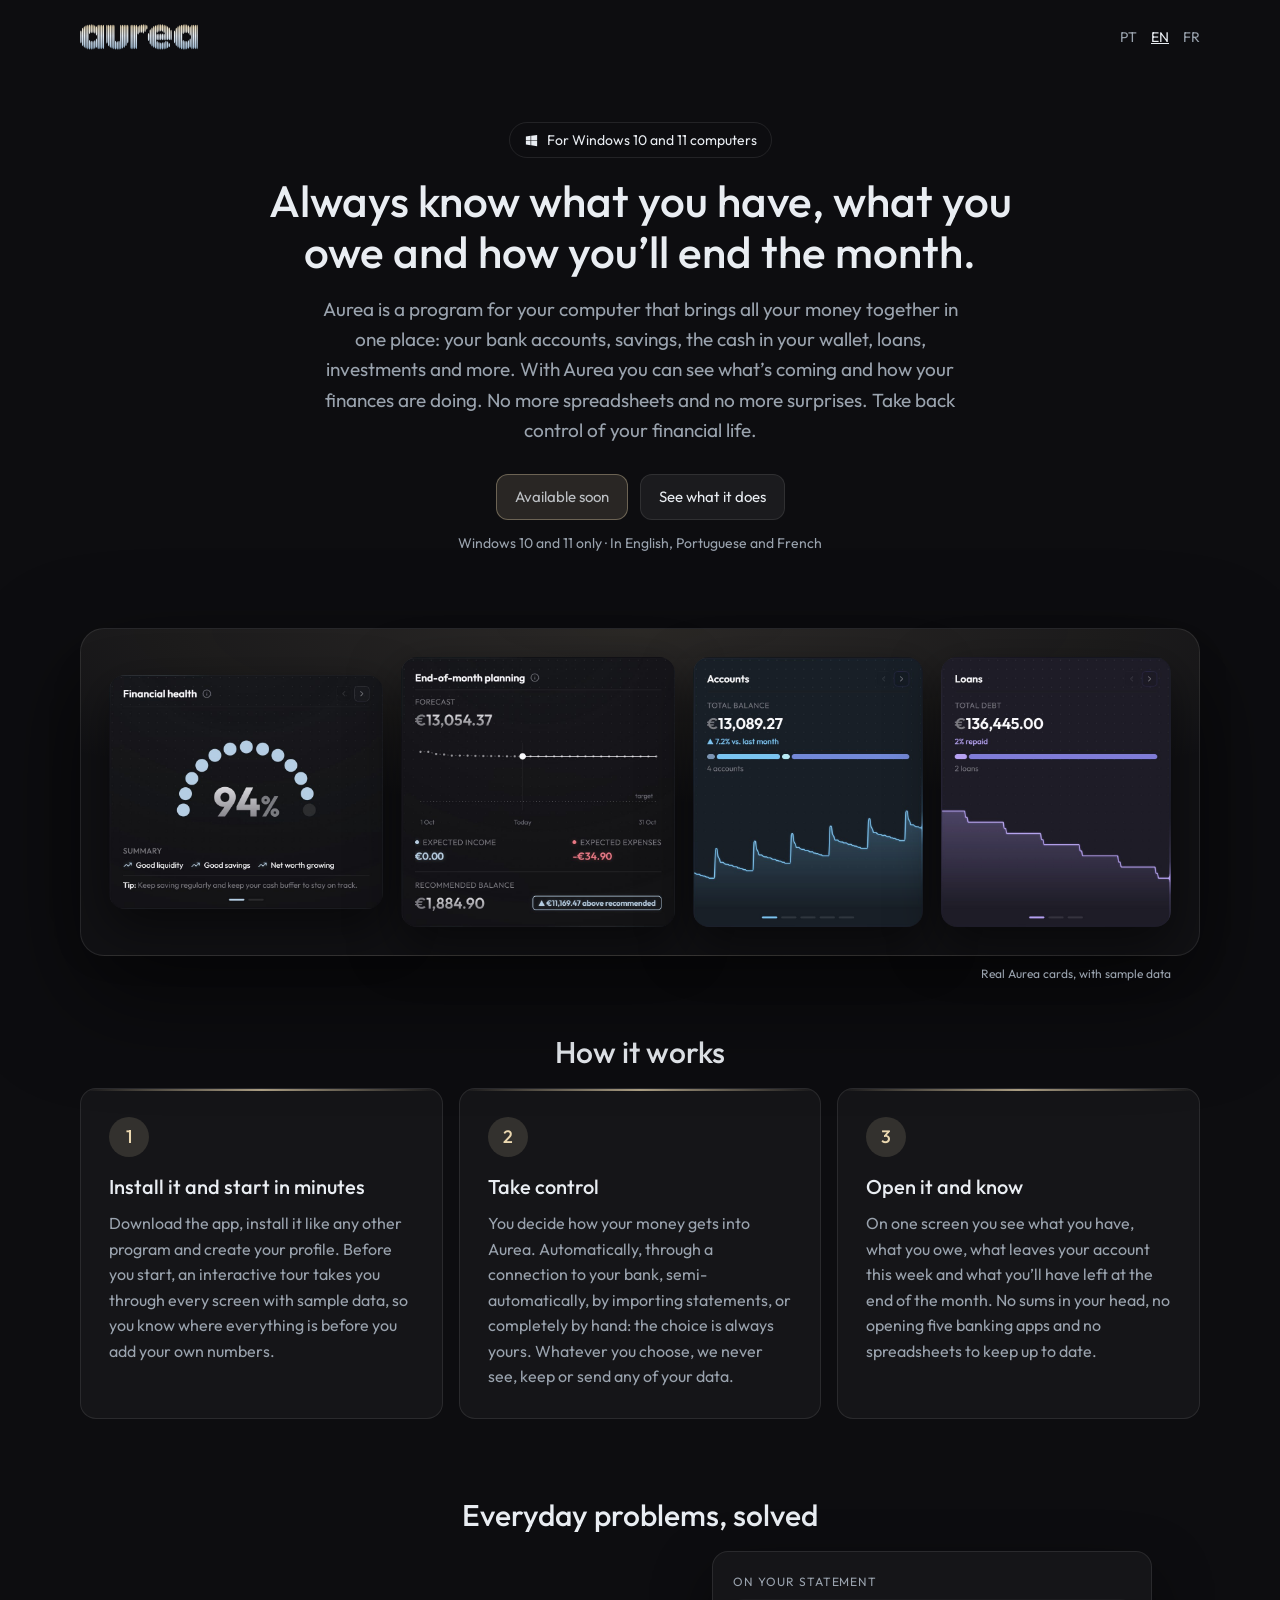
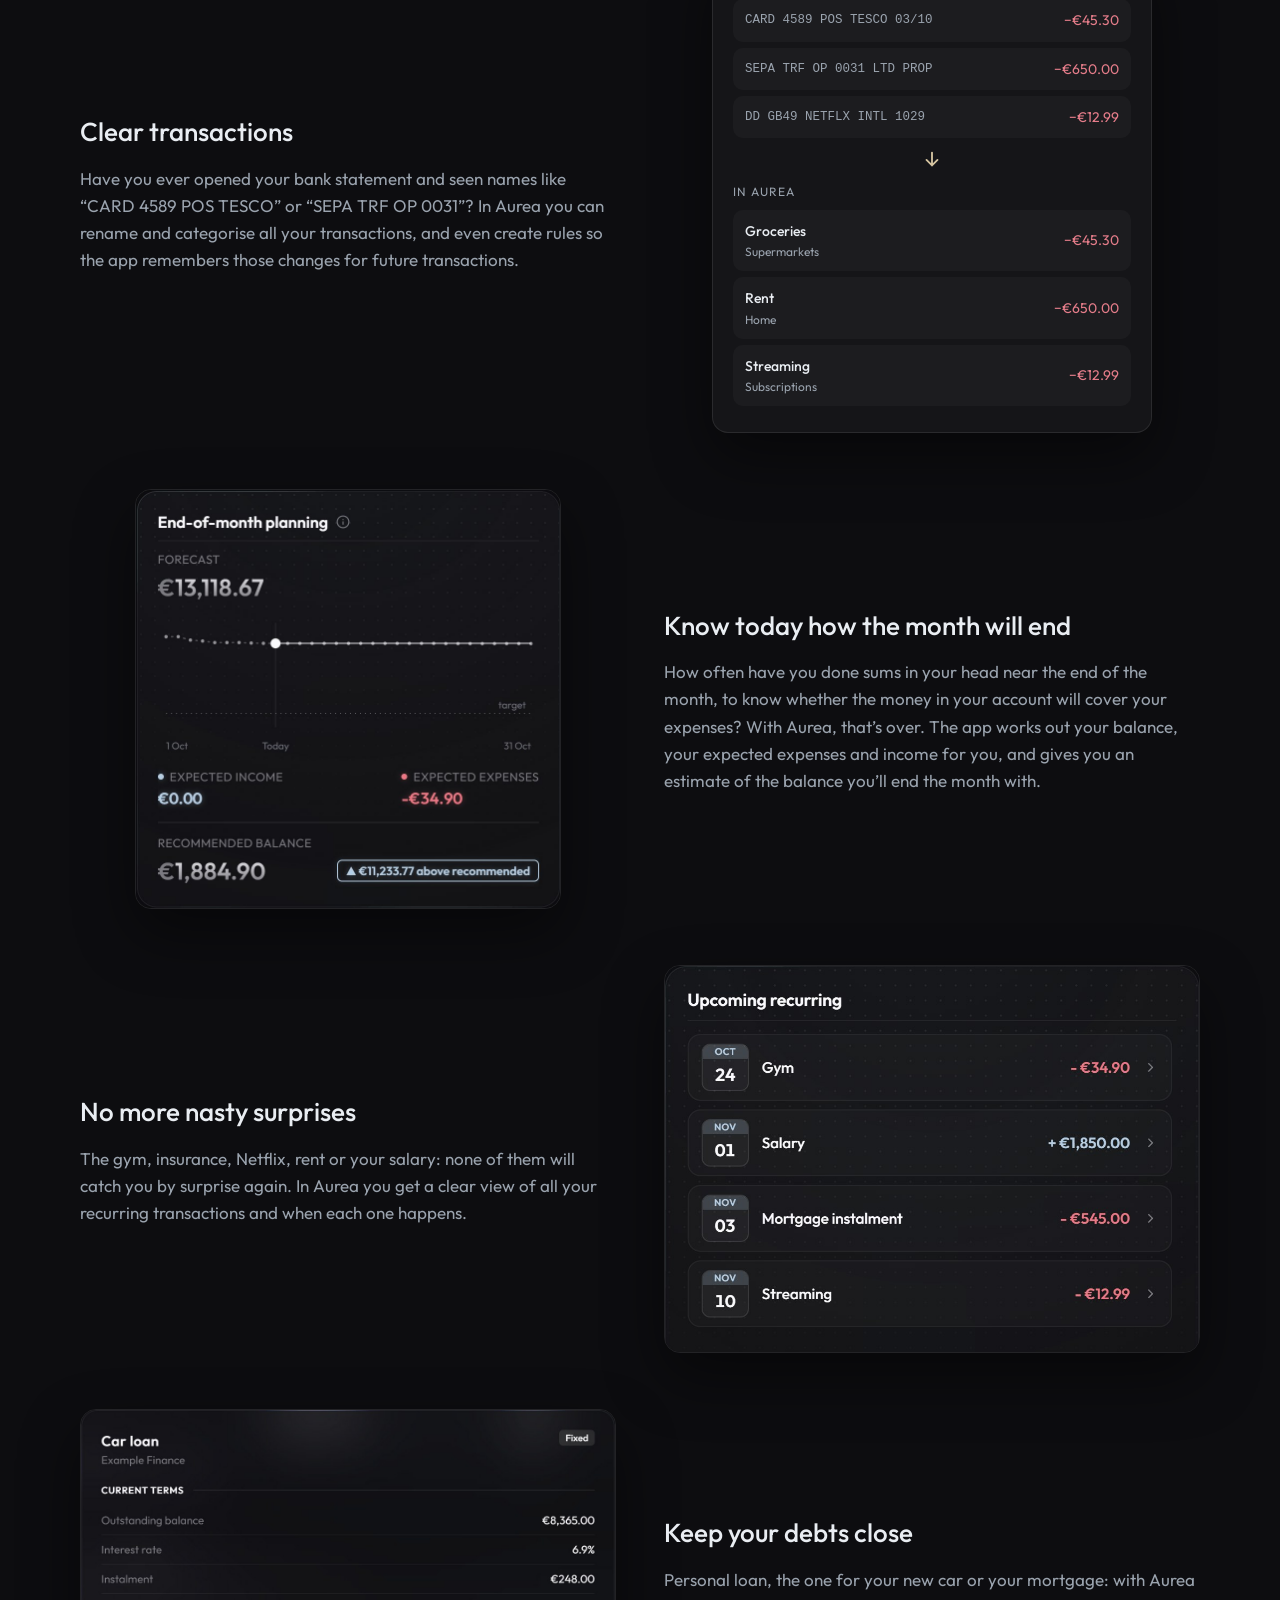
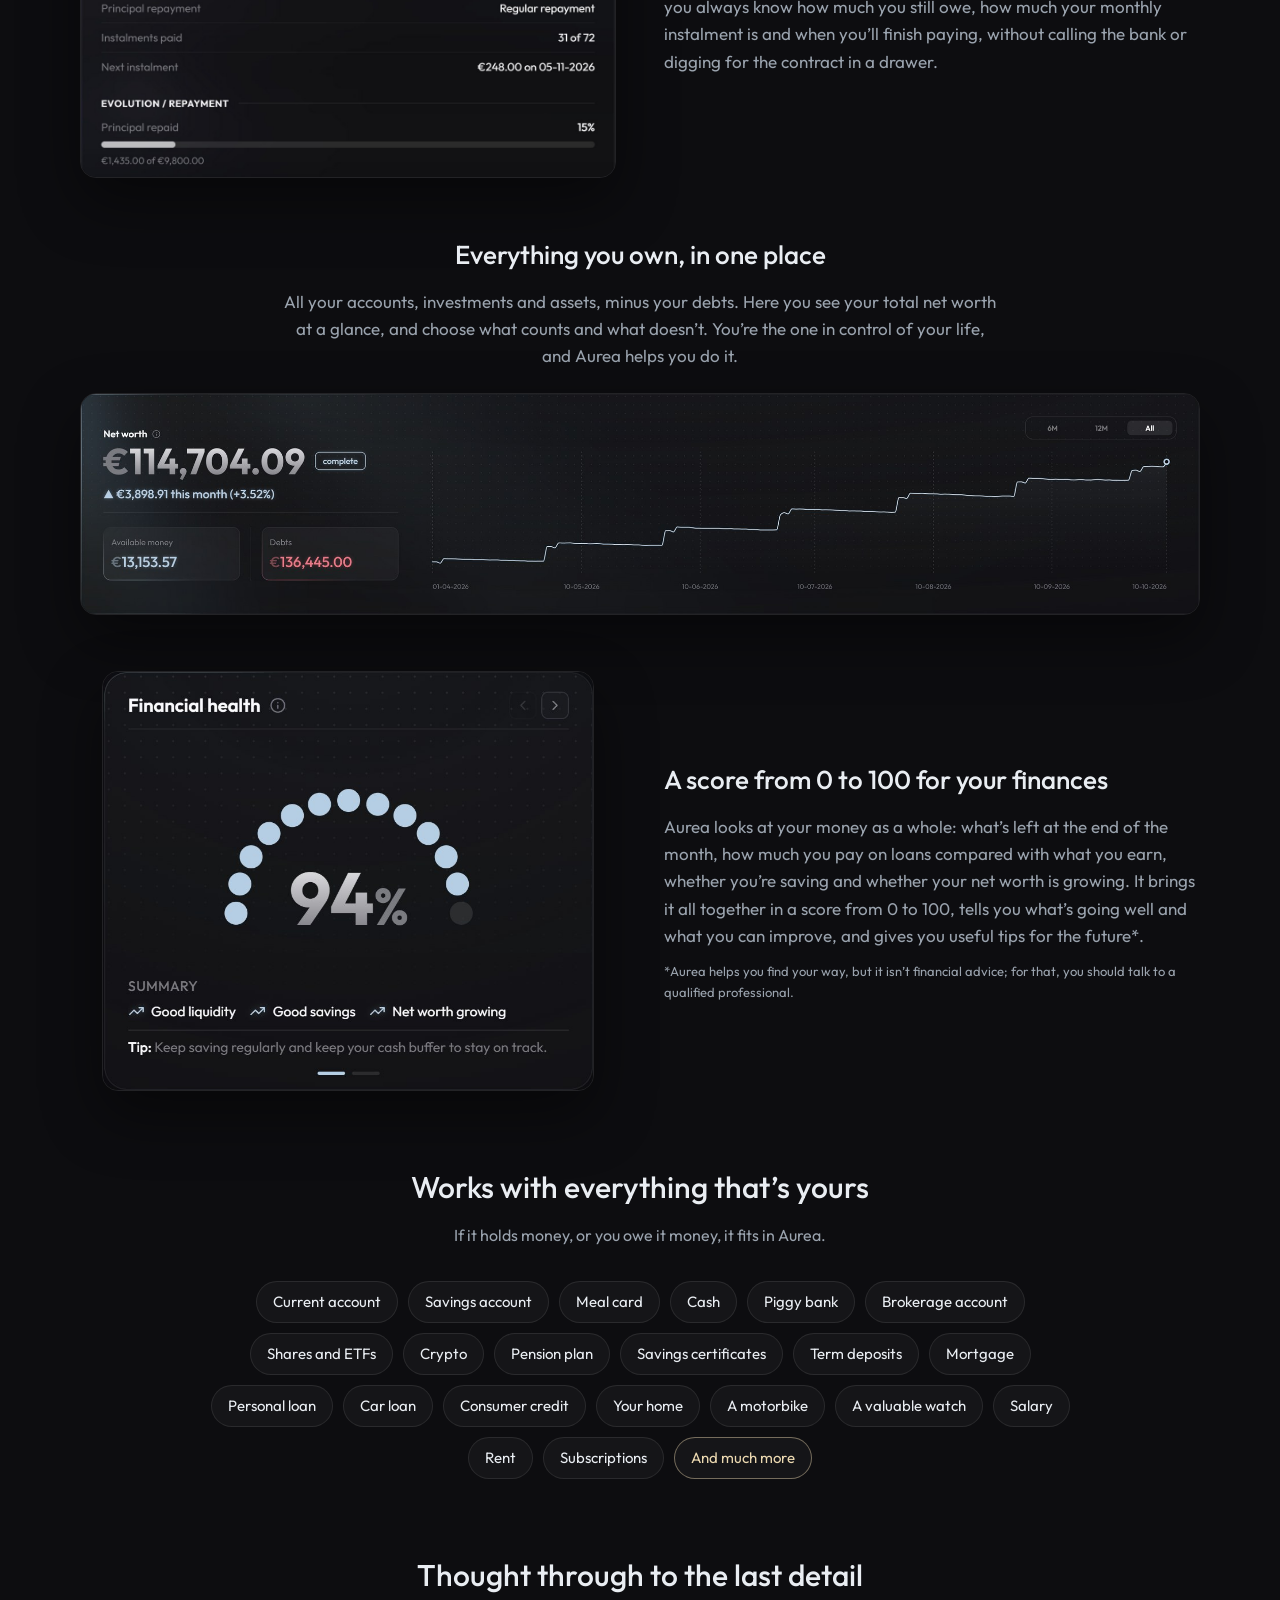
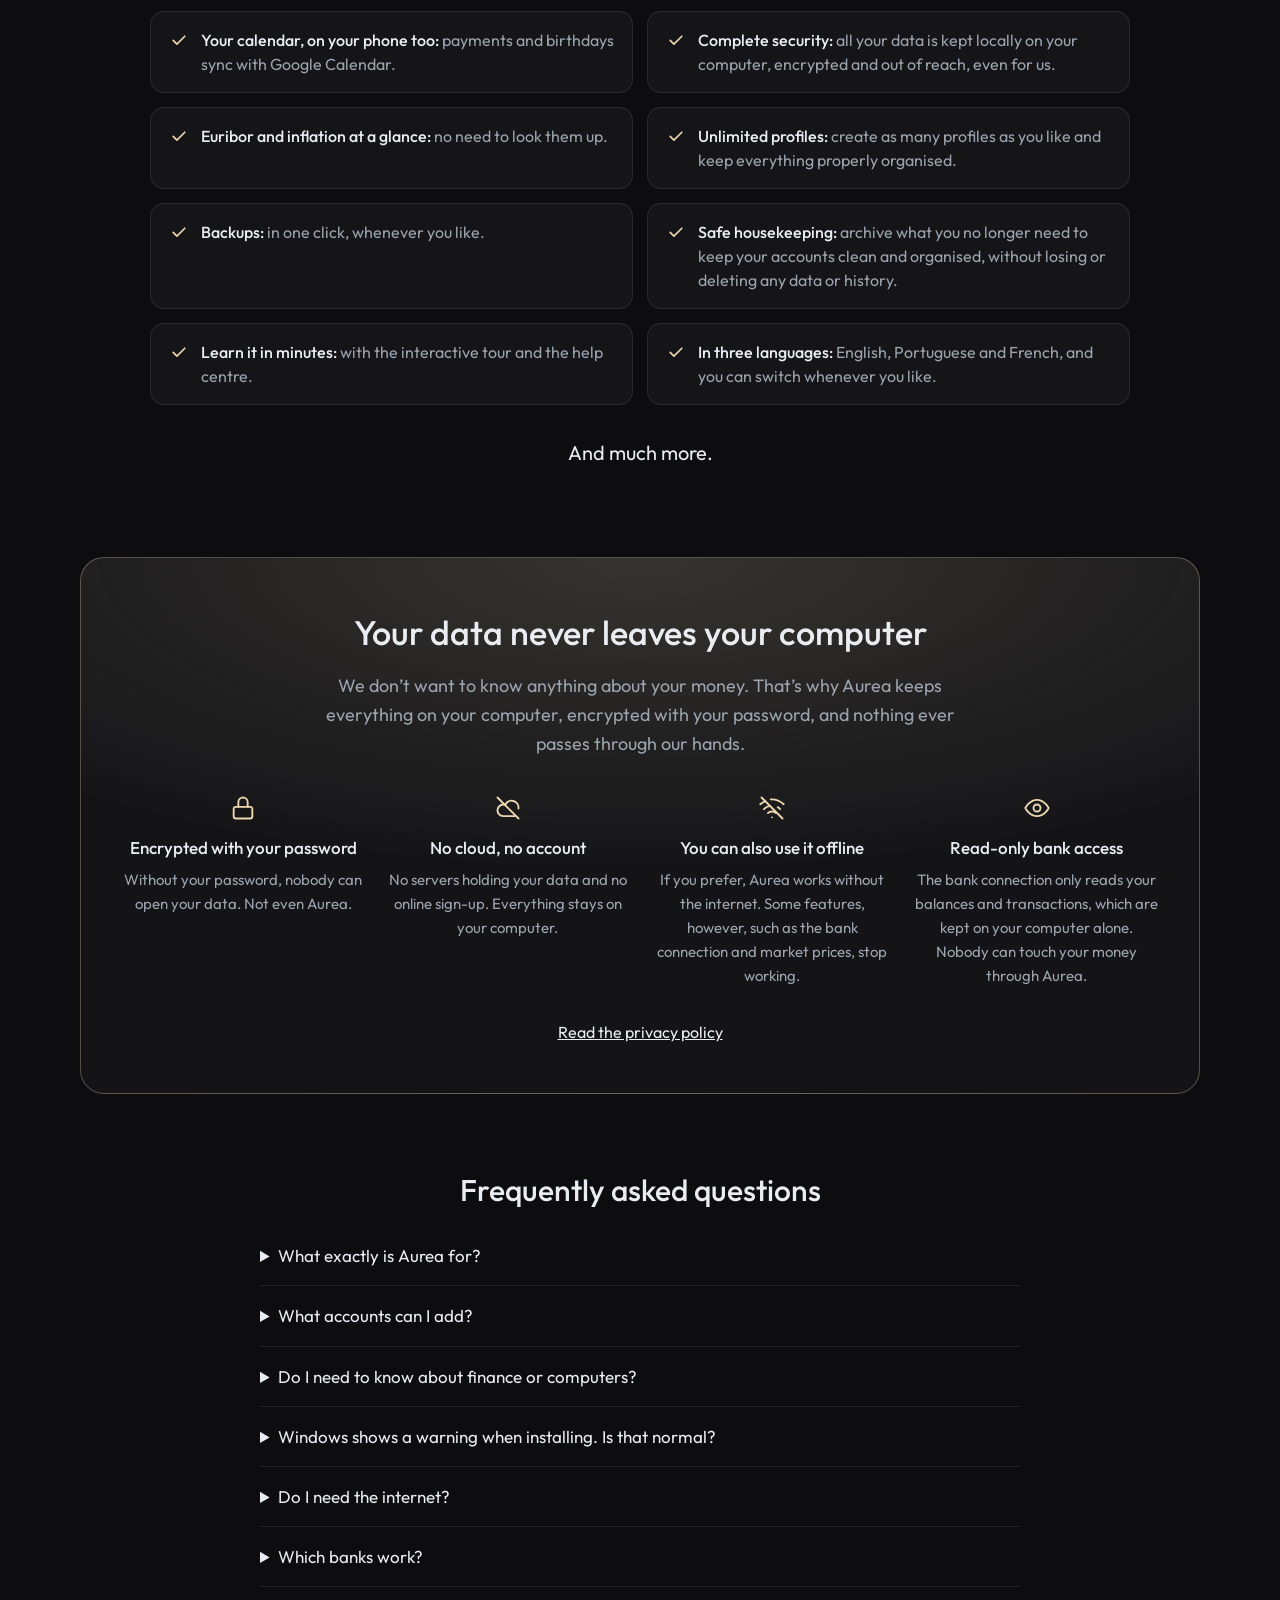
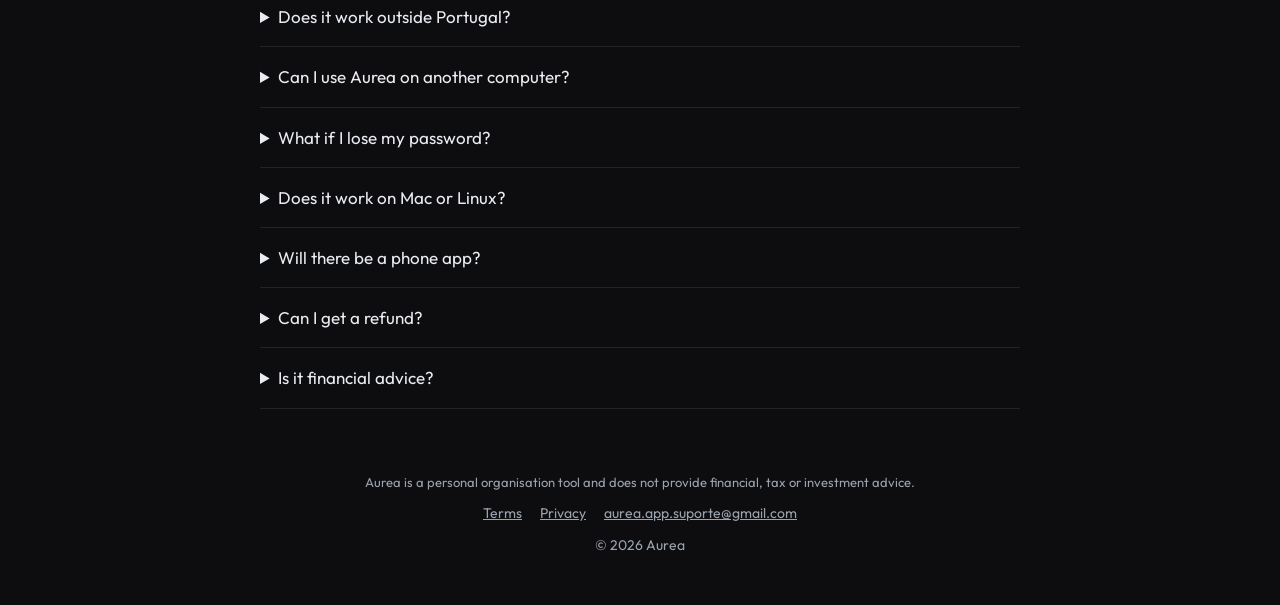
==== index.html @ 127ee0da "Início com cartões reais da app, textos novos e lista de detalhes em caixas" ====
<!doctype html>
<html lang="en">
<head>
  <meta charset="utf-8">
  <meta name="viewport" content="width=device-width, initial-scale=1">
  <title>Aurea</title>
  <meta name="description" content="Aurea: all your personal finances in one place, on your computer. Private and encrypted.">
  <link rel="icon" href="assets/aurea.svg">
  <link rel="stylesheet" href="assets/site.css?v=20261014c">
</head>
<body class="landing">
  <div class="landing-wrap" data-title-pt="Aurea · Finanças pessoais no teu computador" data-title-en="Aurea · Personal finance on your computer" data-title-fr="Aurea · Vos finances personnelles sur votre ordinateur">
    <nav class="landing-nav">
      <div class="brand"><img class="wordmark" src="assets/aurea-nome.svg" alt="Aurea"></div>
      <div class="languages" style="margin:0">
        <button type="button" data-set="pt">PT</button>
        <button type="button" data-set="en">EN</button>
        <button type="button" data-set="fr">FR</button>
      </div>
    </nav>

    <!-- PT -->
    <section data-lang="pt">
      <div class="hero">
        <p class="platform"><svg viewBox="0 0 24 24" aria-hidden="true"><path d="M3 5.5l7.5-1v7H3zM11.5 4.4L21 3v8.5h-9.5zM3 12.5h7.5v7L3 18.5zM11.5 12.5H21V21l-9.5-1.4z"/></svg><span>Para computadores com Windows 10 e 11</span></p>
        <h1>Sabe sempre quanto tens, quanto deves e com quanto chegas ao fim do mês.</h1>
        <p class="lead">A Aurea é um programa para o teu computador que junta todo o teu dinheiro num só sítio: as contas do banco, a poupança, o dinheiro da carteira, os créditos, os investimentos, etc. Com a Aurea podes prever o que aí vem e ver como estão as tuas finanças. Acabaram as folhas de cálculo e os imprevistos. Retoma o controlo da tua vida financeira.</p>
        <div class="actions">
          <span class="button primary is-soon" aria-disabled="true">Disponível em breve</span>
          <a class="button" href="#funcionalidades-pt">Ver o que faz</a>
        </div>
        <p class="price-note">Só para Windows 10 e 11 · Em português, inglês e francês</p>
      </div>
      <div class="hero-cards">
        <img class="hero-card hero-health" src="assets/hero/pt-health.jpg" alt="Cartão Saúde financeira da Aurea" width="426" height="363">
        <img class="hero-card hero-planning" src="assets/hero/pt-planning.jpg" alt="Cartão Planeamento de fim de mês da Aurea" width="426" height="420">
        <img class="hero-card hero-accounts" src="assets/hero/pt-accounts.jpg" alt="Cartão Contas da Aurea" width="359" height="420">
        <img class="hero-card hero-credits" src="assets/hero/pt-credits.jpg" alt="Cartão Créditos da Aurea" width="359" height="420">
        <p class="hero-cards-note">Cartões reais da Aurea, com dados de exemplo</p>
      </div>

      <h2 class="section-title">Como funciona</h2>
      <div class="steps">
        <div class="step"><span class="num">1</span><h3>Instala e começa em minutos</h3><p>Descarregas a app, instalas como qualquer outro programa e crias o teu perfil. Antes de começares, um tutorial interativo leva-te por cada ecrã com dados de exemplo, para saberes onde está tudo antes de pores lá os teus números.</p></div>
        <div class="step"><span class="num">2</span><h3>Toma o controlo</h3><p>Tu decides como o teu dinheiro entra na Aurea. Seja de forma automática, através de uma ligação ao banco, semiautomática, através da importação de extratos, ou totalmente manual, a decisão será sempre tua. Seja qual for a escolha, nunca vemos, guardamos ou enviamos nenhum dado teu.</p></div>
        <div class="step"><span class="num">3</span><h3>Abre e fica a saber</h3><p>Num só ecrã vês quanto tens, quanto deves, o que vai sair da conta esta semana e com quanto chegas ao fim do mês. Sem contas de cabeça, sem abrires cinco apps de bancos e sem folhas de cálculo para manter em dia.</p></div>
      </div>

      <h2 class="section-title" id="funcionalidades-pt">Problemas do dia a dia, resolvidos</h2>
            <div class="show">
        <div class="show-row"><div class="show-text"><h3>Movimentos claros</h3><p>Alguma vez abriste o extrato de movimentos da tua conta bancária e viste nomes como «COMPRA 4589 PDO CONT» ou «TRF SEPA OP 0031»? Na Aurea podes renomear e categorizar todos os teus movimentos, e até criar regras para que a app se lembre dessas personalizações nos movimentos futuros.</p></div><div class="show-visual"><div class="before-after"><p class="ba-label">No extrato</p><div class="ba-row"><span class="ba-raw">COMPRA 4589 PDO CONT 03/10</span><span class="ba-amount">−45,30 €</span></div><div class="ba-row"><span class="ba-raw">TRF SEPA OP 0031 LDA IMOB</span><span class="ba-amount">−650,00 €</span></div><div class="ba-row"><span class="ba-raw">DD PT49 NETFLX INTL 1029</span><span class="ba-amount">−12,99 €</span></div><div class="ba-arrow" aria-hidden="true"><svg viewBox="0 0 24 24"><path d="M12 5v14M6 13l6 6 6-6"/></svg></div><p class="ba-label">Na Aurea</p><div class="ba-row"><span class="ba-name">Supermercado<small>Supermercados</small></span><span class="ba-amount">−45,30 €</span></div><div class="ba-row"><span class="ba-name">Renda<small>Casa</small></span><span class="ba-amount">−650,00 €</span></div><div class="ba-row"><span class="ba-name">Streaming<small>Subscrições</small></span><span class="ba-amount">−12,99 €</span></div></div></div></div>
        <div class="show-row"><div class="show-text"><h3>Sabe hoje como acaba o mês</h3><p>Quantas vezes fizeste contas de cabeça ao chegar ao fim do mês, para saberes se o dinheiro que tens na conta chega para as tuas despesas? Com a Aurea isso acabou. A app calcula por ti o teu saldo, as despesas e os rendimentos previstos, e dá-te uma estimativa do saldo com que acabas o mês.</p></div><div class="show-visual"><img class="show-shot" src="assets/crops/pt-planeamento.jpg" alt="Planeamento de fim de mês na Aurea" loading="lazy"></div></div>
        <div class="show-row"><div class="show-text"><h3>Nada te apanha de surpresa</h3><p>Seja o ginásio, o seguro, a Netflix, a renda ou o salário, nenhum deles te volta a apanhar de surpresa. Na Aurea tens uma visão privilegiada de todos os teus movimentos recorrentes e de quando cada um acontece.</p></div><div class="show-visual"><img class="show-shot" src="assets/crops/pt-proximos.jpg" alt="Próximos pagamentos e recebimentos na Aurea" loading="lazy"></div></div>
        <div class="show-row"><div class="show-text"><h3>Mantém as tuas dívidas por perto</h3><p>Seja o crédito pessoal, o do teu carro novo ou o da habitação, com a Aurea sabes sempre quanto ainda estás a dever, quanto é a tua prestação mensal e quando acabas de pagar a dívida, sem precisares de ligar para o banco nem de procurar o contrato na gaveta.</p></div><div class="show-visual"><img class="show-shot" src="assets/crops/pt-credito.jpg" alt="Detalhe de um crédito na Aurea" loading="lazy"></div></div>
        <div class="show-row wide"><div class="show-text"><h3>Tudo o que tens, num só sítio</h3><p>Todas as tuas contas, investimentos e bens, menos as tuas dívidas. Aqui vês, de forma resumida, o teu património total, e personalizas o que queres que seja contabilizado ou não. Quem controla a tua vida és tu, e a Aurea ajuda-te a fazê-lo.</p></div><div class="show-visual"><img class="show-shot" src="assets/crops/pt-patrimonio.jpg" alt="Património líquido na Aurea" loading="lazy"></div></div>
        <div class="show-row"><div class="show-text"><h3>Uma nota de 0 a 100 para as tuas finanças</h3><p>A Aurea olha para o teu dinheiro como um todo: quanto te sobra ao fim do mês, quanto pagas de créditos face ao que ganhas, se estás a poupar e se o teu património está a crescer. Junta tudo numa nota de 0 a 100 e diz-te o que está a correr bem, o que podes melhorar, e ainda te dá dicas úteis para o futuro*.</p><p class="footnote">*A Aurea ajuda-te a orientares-te, mas não é aconselhamento financeiro; para isso, deves procurar um profissional qualificado.</p></div><div class="show-visual"><img class="show-shot" src="assets/crops/pt-saude.jpg" alt="Saúde financeira na Aurea" loading="lazy"></div></div>
      </div>

      <h2 class="section-title">Funciona com tudo o que é teu</h2>
      <p class="section-lead">Se tem dinheiro dentro, ou se lhe deves dinheiro, cabe na Aurea.</p>
      <ul class="chips">
        <li>Conta à ordem</li>
        <li>Conta poupança</li>
        <li>Cartão refeição</li>
        <li>Dinheiro líquido</li>
        <li>Mealheiro</li>
        <li>Conta na corretora</li>
        <li>Ações e ETF</li>
        <li>Criptomoedas</li>
        <li>PPR</li>
        <li>Certificados de aforro</li>
        <li>Depósitos a prazo</li>
        <li>Crédito habitação</li>
        <li>Crédito pessoal</li>
        <li>Crédito automóvel</li>
        <li>Crédito ao consumo</li>
        <li>A casa</li>
        <li>Uma mota</li>
        <li>Um relógio de valor</li>
        <li>Salário</li>
        <li>Renda</li>
        <li>Subscrições</li>
        <li class="chip-more">E muito mais</li>
      </ul>

      <h2 class="section-title">Pensada até ao último detalhe</h2>
      <ul class="more">
        <li><svg viewBox="0 0 24 24" aria-hidden="true"><path d="M5 12.5l4.5 4.5L19 7.5"/></svg><span><strong>O teu calendário, também no telemóvel:</strong> pagamentos e aniversários sincronizam com o Google Calendar.</span></li>
        <li><svg viewBox="0 0 24 24" aria-hidden="true"><path d="M5 12.5l4.5 4.5L19 7.5"/></svg><span><strong>Segurança total:</strong> todos os teus dados são guardados localmente no teu computador, encriptados e inacessíveis até para nós.</span></li>
        <li><svg viewBox="0 0 24 24" aria-hidden="true"><path d="M5 12.5l4.5 4.5L19 7.5"/></svg><span><strong>Euribor e inflação à vista:</strong> sem andares à procura delas.</span></li>
        <li><svg viewBox="0 0 24 24" aria-hidden="true"><path d="M5 12.5l4.5 4.5L19 7.5"/></svg><span><strong>Perfis ilimitados:</strong> cria quantos perfis quiseres e mantém tudo devidamente organizado.</span></li>
        <li><svg viewBox="0 0 24 24" aria-hidden="true"><path d="M5 12.5l4.5 4.5L19 7.5"/></svg><span><strong>Cópias de segurança:</strong> num clique, sempre que quiseres.</span></li>
        <li><svg viewBox="0 0 24 24" aria-hidden="true"><path d="M5 12.5l4.5 4.5L19 7.5"/></svg><span><strong>Housekeeping de forma segura:</strong> arquiva o que já não precisas, para manteres as tuas contas limpas e organizadas, sem teres de perder ou apagar dados nem históricos.</span></li>
        <li><svg viewBox="0 0 24 24" aria-hidden="true"><path d="M5 12.5l4.5 4.5L19 7.5"/></svg><span><strong>Aprendes em minutos:</strong> com o tutorial interativo e a ajuda.</span></li>
        <li><svg viewBox="0 0 24 24" aria-hidden="true"><path d="M5 12.5l4.5 4.5L19 7.5"/></svg><span><strong>Em três línguas:</strong> português, inglês e francês, e mudas quando quiseres.</span></li>
      </ul>
      <p class="more-end">E muito mais.</p>

      <div class="privacy-band">
        <h2>Os teus dados não saem do teu computador</h2>
        <p class="privacy-lead">Nós não queremos saber nada sobre o teu dinheiro. Por isso a Aurea guarda tudo no teu computador, encriptado com a tua password, e nada passa pelas nossas mãos.</p>
        <div class="privacy-points">
          <div class="privacy-point"><svg viewBox="0 0 24 24" aria-hidden="true"><rect x="4" y="11" width="16" height="10" rx="2"/><path d="M8 11V7a4 4 0 0 1 8 0v4"/></svg><h3>Encriptados com a tua password</h3><p>Sem a password, ninguém abre os teus dados. Nem a Aurea.</p></div>
          <div class="privacy-point"><svg viewBox="0 0 24 24" aria-hidden="true"><path d="M17.5 19H8a5 5 0 1 1 1.6-9.74A6 6 0 0 1 21 12.5"/><path d="M3 3l18 18"/></svg><h3>Sem nuvem e sem contas</h3><p>Não há servidores com os teus dados nem registo online. Está tudo no teu computador.</p></div>
          <div class="privacy-point"><svg viewBox="0 0 24 24" aria-hidden="true"><path d="M12 20h.01"/><path d="M8.5 16.4a5 5 0 0 1 7 0"/><path d="M5 12.9a10 10 0 0 1 5.2-2.7"/><path d="M19 12.9a10 10 0 0 0-2.1-1.6"/><path d="M2 8.8a15 15 0 0 1 4.2-2.6"/><path d="M22 8.8A15 15 0 0 0 11 4.6"/><path d="M3 3l18 18"/></svg><h3>Também podes usá-la offline</h3><p>Se preferires, a Aurea funciona sem internet. No entanto, algumas funcionalidades, como a ligação ao banco e as cotações, por exemplo, deixam de funcionar.</p></div>
          <div class="privacy-point"><svg viewBox="0 0 24 24" aria-hidden="true"><path d="M2 12s3.6-7 10-7 10 7 10 7-3.6 7-10 7S2 12 2 12z"/><circle cx="12" cy="12" r="3"/></svg><h3>Banco só de leitura</h3><p>A ligação ao banco só lê os teus saldos e movimentos, que ficam guardados apenas no teu computador. Ninguém consegue mexer no teu dinheiro através da Aurea.</p></div>
        </div>
        <p class="privacy-link"><a href="privacy/?lang=pt">Lê a política de privacidade</a></p>
      </div>

      <h2 class="section-title">Perguntas frequentes</h2>
      <div class="faq">
        <details><summary>Para que serve a Aurea, ao certo?</summary><p>Para saberes, sem esforço, como está o teu dinheiro: quanto tens em cada sítio, quanto gastas e em quê, quanto deves, o que vais pagar nos próximos dias e com quanto chegas ao fim do mês. Em vez de abrires a app de cada banco ou de manteres uma folha de cálculo, vês tudo num só sítio, no teu computador.</p></details>
        <details><summary>Que contas posso pôr lá?</summary><p>Todas as que quiseres: contas à ordem e poupanças de qualquer banco, o dinheiro da carteira ou de casa, o cartão refeição, a corretora, os créditos, os investimentos e bens como a casa ou o carro.</p><p>Cada conta pode manter-se atualizada de uma de três maneiras: ligada ao banco (os movimentos chegam sozinhos), com os extratos que descarregas do banco e importas, ou com os movimentos que registas à mão.</p></details>
        <details><summary>Preciso de perceber de finanças ou de computadores?</summary><p>Não. Instalas a Aurea como qualquer outro programa. Na primeira vez, um tutorial interativo mostra-te cada ecrã com dados de exemplo e explica para que serve cada parte. Se tiveres dúvidas mais tarde, a ajuda dentro da Aurea explica tudo em linguagem simples, passo a passo.</p></details>
        <details><summary>O Windows mostra um aviso ao instalar. É normal?</summary><p>Sim, é normal. Os programas grandes compram um certificado de assinatura digital, e a Aurea ainda não tem um. Por isso, ao instalar, o Windows mostra um ecrã azul que diz «O Windows protegeu o seu PC». Para continuar:</p><ol><li>Carrega em «Mais informações», por baixo do texto.</li><li>Aparece um botão novo, «Executar mesmo assim». Carrega nele.</li></ol><p>Só acontece na instalação. Depois disso, a Aurea abre normalmente.</p></details>
        <details><summary>Preciso de internet?</summary><p>Não é obrigatória. Todas as funcionalidades importantes da Aurea foram feitas para funcionar à mão, sem internet: podes registar movimentos, ver as tuas contas, créditos e bens e planear o mês.</p><p>Precisas de internet para:</p><ul><li>ativar a licença (só uma vez, na primeira utilização);</li><li>ligar ao banco e receber os movimentos automaticamente;</li><li>atualizar as cotações dos investimentos e o câmbio;</li><li>atualizar indicadores como a Euribor e a inflação;</li><li>sincronizar com o Google Calendar;</li><li>receber as atualizações da Aurea e enviar relatórios de problemas.</li></ul><p>Sem ligação, a Aurea usa os últimos valores que recebeu e atualiza-os da próxima vez que tiveres internet.</p></details>
        <details><summary>Que bancos funcionam?</summary><p>Todos, de uma de três maneiras:</p><ul><li><strong>Ligação automática:</strong> através da Enable Banking, uma empresa europeia autorizada que funciona com a maioria dos bancos da Europa. Só lê saldos e movimentos; nunca faz pagamentos.</li><li><strong>Extratos:</strong> descarregas o extrato do site do teu banco (em CSV, CAMT.053 ou MT940) e importas. Funciona com qualquer banco.</li><li><strong>À mão:</strong> registas os movimentos tu mesmo.</li></ul></details>
        <details><summary>Funciona fora de Portugal?</summary><p>Sim, em toda a Europa. A Aurea trabalha em euros e a ligação automática funciona com a maioria dos bancos europeus. Se tiveres investimentos noutras moedas, como dólares ou libras, a Aurea converte-os para euros ao câmbio do dia.</p></details>
        <details><summary>Posso usar a Aurea noutro computador?</summary><p>Sim. A tua chave dá para usar a Aurea em dois computadores ao mesmo tempo, por exemplo o portátil e o computador de casa.</p><p>Se trocares de computador, faz assim:</p><ol><li>No computador antigo, faz uma cópia de segurança (em Definições) e guarda o ficheiro.</li><li>Ainda no antigo, em Definições, na parte da licença, carrega em «Libertar este computador».</li><li>No computador novo, instala a Aurea, ativa-a com a mesma chave e restaura a cópia de segurança.</li></ol></details>
        <details><summary>E se perder a password?</summary><p>Não há forma de a recuperar. Os teus dados estão encriptados com a tua password, e nem nós conseguimos abri-los: é isso que os protege.</p><p>Por isso, escolhe uma password que não esqueças e guarda-a num sítio seguro. Se a perderes, tens de criar um perfil novo.</p></details>
        <details><summary>Funciona em Mac ou Linux?</summary><p>Não. Por agora, a Aurea é só para computadores com Windows 10 e 11.</p></details>
        <details><summary>Vai existir uma app para telemóvel?</summary><p>Não. A Aurea foi feita para que os teus dados financeiros nunca saiam do teu computador: não há contas na nuvem nem servidores com os teus números. Uma app de telemóvel teria de passar os teus dados de um aparelho para o outro através da nuvem, e isso iria contra a ideia da Aurea. Por isso, a Aurea é e vai continuar a ser um programa para computador.</p></details>
        <details><summary>Posso devolver?</summary><p>Como é um conteúdo digital entregue de imediato, ao comprar abdicas do direito de desistência de 14 dias. Se a Aurea não funcionar como descrito, escreve-nos e resolvemos. Vê os <a href="terms/?lang=pt">Termos de utilização</a>.</p></details>
        <details><summary>É aconselhamento financeiro?</summary><p>Não. A Aurea organiza e mostra os teus números. A nota de saúde financeira e as previsões são indicações calculadas a partir do que registas, não recomendações. A Aurea não aconselha investimentos nem produtos financeiros, e as decisões são sempre tuas. Para decisões importantes, fala com um profissional qualificado.</p></details>
      </div>
    </section>

    <!-- EN -->
    <section data-lang="en">
      <div class="hero">
        <p class="platform"><svg viewBox="0 0 24 24" aria-hidden="true"><path d="M3 5.5l7.5-1v7H3zM11.5 4.4L21 3v8.5h-9.5zM3 12.5h7.5v7L3 18.5zM11.5 12.5H21V21l-9.5-1.4z"/></svg><span>For Windows 10 and 11 computers</span></p>
        <h1>Always know what you have, what you owe and how you’ll end the month.</h1>
        <p class="lead">Aurea is a program for your computer that brings all your money together in one place: your bank accounts, savings, the cash in your wallet, loans, investments and more. With Aurea you can see what’s coming and how your finances are doing. No more spreadsheets and no more surprises. Take back control of your financial life.</p>
        <div class="actions">
          <span class="button primary is-soon" aria-disabled="true">Available soon</span>
          <a class="button" href="#features-en">See what it does</a>
        </div>
        <p class="price-note">Windows 10 and 11 only · In English, Portuguese and French</p>
      </div>
      <div class="hero-cards">
        <img class="hero-card hero-health" src="assets/hero/en-health.jpg" alt="Aurea’s Financial health card" width="426" height="363">
        <img class="hero-card hero-planning" src="assets/hero/en-planning.jpg" alt="Aurea’s End-of-month planning card" width="426" height="420">
        <img class="hero-card hero-accounts" src="assets/hero/en-accounts.jpg" alt="Aurea’s Accounts card" width="359" height="420">
        <img class="hero-card hero-credits" src="assets/hero/en-credits.jpg" alt="Aurea’s Loans card" width="359" height="420">
        <p class="hero-cards-note">Real Aurea cards, with sample data</p>
      </div>

      <h2 class="section-title">How it works</h2>
      <div class="steps">
        <div class="step"><span class="num">1</span><h3>Install it and start in minutes</h3><p>Download the app, install it like any other program and create your profile. Before you start, an interactive tour takes you through every screen with sample data, so you know where everything is before you add your own numbers.</p></div>
        <div class="step"><span class="num">2</span><h3>Take control</h3><p>You decide how your money gets into Aurea. Automatically, through a connection to your bank, semi-automatically, by importing statements, or completely by hand: the choice is always yours. Whatever you choose, we never see, keep or send any of your data.</p></div>
        <div class="step"><span class="num">3</span><h3>Open it and know</h3><p>On one screen you see what you have, what you owe, what leaves your account this week and what you’ll have left at the end of the month. No sums in your head, no opening five banking apps and no spreadsheets to keep up to date.</p></div>
      </div>

      <h2 class="section-title" id="features-en">Everyday problems, solved</h2>
            <div class="show">
        <div class="show-row"><div class="show-text"><h3>Clear transactions</h3><p>Have you ever opened your bank statement and seen names like “CARD 4589 POS TESCO” or “SEPA TRF OP 0031”? In Aurea you can rename and categorise all your transactions, and even create rules so the app remembers those changes for future transactions.</p></div><div class="show-visual"><div class="before-after"><p class="ba-label">On your statement</p><div class="ba-row"><span class="ba-raw">CARD 4589 POS TESCO 03/10</span><span class="ba-amount">−€45.30</span></div><div class="ba-row"><span class="ba-raw">SEPA TRF OP 0031 LTD PROP</span><span class="ba-amount">−€650.00</span></div><div class="ba-row"><span class="ba-raw">DD GB49 NETFLX INTL 1029</span><span class="ba-amount">−€12.99</span></div><div class="ba-arrow" aria-hidden="true"><svg viewBox="0 0 24 24"><path d="M12 5v14M6 13l6 6 6-6"/></svg></div><p class="ba-label">In Aurea</p><div class="ba-row"><span class="ba-name">Groceries<small>Supermarkets</small></span><span class="ba-amount">−€45.30</span></div><div class="ba-row"><span class="ba-name">Rent<small>Home</small></span><span class="ba-amount">−€650.00</span></div><div class="ba-row"><span class="ba-name">Streaming<small>Subscriptions</small></span><span class="ba-amount">−€12.99</span></div></div></div></div>
        <div class="show-row"><div class="show-text"><h3>Know today how the month will end</h3><p>How often have you done sums in your head near the end of the month, to know whether the money in your account will cover your expenses? With Aurea, that’s over. The app works out your balance, your expected expenses and income for you, and gives you an estimate of the balance you’ll end the month with.</p></div><div class="show-visual"><img class="show-shot" src="assets/crops/en-planeamento.jpg" alt="End-of-month planning in Aurea" loading="lazy"></div></div>
        <div class="show-row"><div class="show-text"><h3>No more nasty surprises</h3><p>The gym, insurance, Netflix, rent or your salary: none of them will catch you by surprise again. In Aurea you get a clear view of all your recurring transactions and when each one happens.</p></div><div class="show-visual"><img class="show-shot" src="assets/crops/en-proximos.jpg" alt="Upcoming payments and income in Aurea" loading="lazy"></div></div>
        <div class="show-row"><div class="show-text"><h3>Keep your debts close</h3><p>Personal loan, the one for your new car or your mortgage: with Aurea you always know how much you still owe, how much your monthly instalment is and when you’ll finish paying, without calling the bank or digging for the contract in a drawer.</p></div><div class="show-visual"><img class="show-shot" src="assets/crops/en-credito.jpg" alt="A loan’s details in Aurea" loading="lazy"></div></div>
        <div class="show-row wide"><div class="show-text"><h3>Everything you own, in one place</h3><p>All your accounts, investments and assets, minus your debts. Here you see your total net worth at a glance, and choose what counts and what doesn’t. You’re the one in control of your life, and Aurea helps you do it.</p></div><div class="show-visual"><img class="show-shot" src="assets/crops/en-patrimonio.jpg" alt="Net worth in Aurea" loading="lazy"></div></div>
        <div class="show-row"><div class="show-text"><h3>A score from 0 to 100 for your finances</h3><p>Aurea looks at your money as a whole: what’s left at the end of the month, how much you pay on loans compared with what you earn, whether you’re saving and whether your net worth is growing. It brings it all together in a score from 0 to 100, tells you what’s going well and what you can improve, and gives you useful tips for the future*.</p><p class="footnote">*Aurea helps you find your way, but it isn’t financial advice; for that, you should talk to a qualified professional.</p></div><div class="show-visual"><img class="show-shot" src="assets/crops/en-saude.jpg" alt="Financial health in Aurea" loading="lazy"></div></div>
      </div>

      <h2 class="section-title">Works with everything that’s yours</h2>
      <p class="section-lead">If it holds money, or you owe it money, it fits in Aurea.</p>
      <ul class="chips">
        <li>Current account</li>
        <li>Savings account</li>
        <li>Meal card</li>
        <li>Cash</li>
        <li>Piggy bank</li>
        <li>Brokerage account</li>
        <li>Shares and ETFs</li>
        <li>Crypto</li>
        <li>Pension plan</li>
        <li>Savings certificates</li>
        <li>Term deposits</li>
        <li>Mortgage</li>
        <li>Personal loan</li>
        <li>Car loan</li>
        <li>Consumer credit</li>
        <li>Your home</li>
        <li>A motorbike</li>
        <li>A valuable watch</li>
        <li>Salary</li>
        <li>Rent</li>
        <li>Subscriptions</li>
        <li class="chip-more">And much more</li>
      </ul>

      <h2 class="section-title">Thought through to the last detail</h2>
      <ul class="more">
        <li><svg viewBox="0 0 24 24" aria-hidden="true"><path d="M5 12.5l4.5 4.5L19 7.5"/></svg><span><strong>Your calendar, on your phone too:</strong> payments and birthdays sync with Google Calendar.</span></li>
        <li><svg viewBox="0 0 24 24" aria-hidden="true"><path d="M5 12.5l4.5 4.5L19 7.5"/></svg><span><strong>Complete security:</strong> all your data is kept locally on your computer, encrypted and out of reach, even for us.</span></li>
        <li><svg viewBox="0 0 24 24" aria-hidden="true"><path d="M5 12.5l4.5 4.5L19 7.5"/></svg><span><strong>Euribor and inflation at a glance:</strong> no need to look them up.</span></li>
        <li><svg viewBox="0 0 24 24" aria-hidden="true"><path d="M5 12.5l4.5 4.5L19 7.5"/></svg><span><strong>Unlimited profiles:</strong> create as many profiles as you like and keep everything properly organised.</span></li>
        <li><svg viewBox="0 0 24 24" aria-hidden="true"><path d="M5 12.5l4.5 4.5L19 7.5"/></svg><span><strong>Backups:</strong> in one click, whenever you like.</span></li>
        <li><svg viewBox="0 0 24 24" aria-hidden="true"><path d="M5 12.5l4.5 4.5L19 7.5"/></svg><span><strong>Safe housekeeping:</strong> archive what you no longer need to keep your accounts clean and organised, without losing or deleting any data or history.</span></li>
        <li><svg viewBox="0 0 24 24" aria-hidden="true"><path d="M5 12.5l4.5 4.5L19 7.5"/></svg><span><strong>Learn it in minutes:</strong> with the interactive tour and the help centre.</span></li>
        <li><svg viewBox="0 0 24 24" aria-hidden="true"><path d="M5 12.5l4.5 4.5L19 7.5"/></svg><span><strong>In three languages:</strong> English, Portuguese and French, and you can switch whenever you like.</span></li>
      </ul>
      <p class="more-end">And much more.</p>

      <div class="privacy-band">
        <h2>Your data never leaves your computer</h2>
        <p class="privacy-lead">We don’t want to know anything about your money. That’s why Aurea keeps everything on your computer, encrypted with your password, and nothing ever passes through our hands.</p>
        <div class="privacy-points">
          <div class="privacy-point"><svg viewBox="0 0 24 24" aria-hidden="true"><rect x="4" y="11" width="16" height="10" rx="2"/><path d="M8 11V7a4 4 0 0 1 8 0v4"/></svg><h3>Encrypted with your password</h3><p>Without your password, nobody can open your data. Not even Aurea.</p></div>
          <div class="privacy-point"><svg viewBox="0 0 24 24" aria-hidden="true"><path d="M17.5 19H8a5 5 0 1 1 1.6-9.74A6 6 0 0 1 21 12.5"/><path d="M3 3l18 18"/></svg><h3>No cloud, no account</h3><p>No servers holding your data and no online sign-up. Everything stays on your computer.</p></div>
          <div class="privacy-point"><svg viewBox="0 0 24 24" aria-hidden="true"><path d="M12 20h.01"/><path d="M8.5 16.4a5 5 0 0 1 7 0"/><path d="M5 12.9a10 10 0 0 1 5.2-2.7"/><path d="M19 12.9a10 10 0 0 0-2.1-1.6"/><path d="M2 8.8a15 15 0 0 1 4.2-2.6"/><path d="M22 8.8A15 15 0 0 0 11 4.6"/><path d="M3 3l18 18"/></svg><h3>You can also use it offline</h3><p>If you prefer, Aurea works without the internet. Some features, however, such as the bank connection and market prices, stop working.</p></div>
          <div class="privacy-point"><svg viewBox="0 0 24 24" aria-hidden="true"><path d="M2 12s3.6-7 10-7 10 7 10 7-3.6 7-10 7S2 12 2 12z"/><circle cx="12" cy="12" r="3"/></svg><h3>Read-only bank access</h3><p>The bank connection only reads your balances and transactions, which are kept on your computer alone. Nobody can touch your money through Aurea.</p></div>
        </div>
        <p class="privacy-link"><a href="privacy/?lang=en">Read the privacy policy</a></p>
      </div>

      <h2 class="section-title">Frequently asked questions</h2>
      <div class="faq">
        <details><summary>What exactly is Aurea for?</summary><p>For knowing, effortlessly, how your money is doing: how much you have in each place, how much you spend and on what, how much you owe, what you’ll pay in the coming days and what you’ll have left at the end of the month. Instead of opening each bank’s app or keeping a spreadsheet, you see it all in one place, on your computer.</p></details>
        <details><summary>What accounts can I add?</summary><p>Any you like: current and savings accounts at any bank, the cash in your wallet or at home, your meal card, your broker, loans, investments and things like your home or car.</p><p>Each account can be kept up to date in one of three ways: linked to your bank (transactions arrive on their own), with the statements you download from your bank and import, or with the transactions you record by hand.</p></details>
        <details><summary>Do I need to know about finance or computers?</summary><p>No. You install Aurea like any other program. The first time, an interactive tour shows you each screen with sample data and explains what every part is for. If you have questions later, the help inside Aurea explains everything in plain language, step by step.</p></details>
        <details><summary>Windows shows a warning when installing. Is that normal?</summary><p>Yes, it’s normal. Big programs buy a digital signing certificate, and Aurea doesn’t have one yet. So when you install it, Windows shows a blue screen saying “Windows protected your PC”. To carry on:</p><ol><li>Click “More info”, under the text.</li><li>A new button appears, “Run anyway”. Click it.</li></ol><p>It only happens when installing. After that, Aurea opens normally.</p></details>
        <details><summary>Do I need the internet?</summary><p>It isn’t required. All of Aurea’s important features were built to work by hand, without the internet: you can record transactions, see your accounts, loans and assets, and plan your month.</p><p>You need the internet to:</p><ul><li>activate your licence (once only, the first time);</li><li>link your bank and receive transactions automatically;</li><li>update investment prices and exchange rates;</li><li>update indicators such as Euribor and inflation;</li><li>sync with Google Calendar;</li><li>get Aurea updates and send problem reports.</li></ul><p>Offline, Aurea uses the last values it received and updates them the next time you’re connected.</p></details>
        <details><summary>Which banks work?</summary><p>All of them, in one of three ways:</p><ul><li><strong>Automatic connection:</strong> through Enable Banking, an authorised European company that works with most banks in Europe. It only reads balances and transactions; it never makes payments.</li><li><strong>Statements:</strong> download your statement from your bank’s website (as CSV, CAMT.053 or MT940) and import it. Works with any bank.</li><li><strong>By hand:</strong> you record the transactions yourself.</li></ul></details>
        <details><summary>Does it work outside Portugal?</summary><p>Yes, across Europe. Aurea works in euros and the automatic connection works with most European banks. If you hold investments in other currencies, such as dollars or pounds, Aurea converts them to euros at the day’s exchange rate.</p></details>
        <details><summary>Can I use Aurea on another computer?</summary><p>Yes. Your key lets you use Aurea on two computers at the same time, for example your laptop and your home computer.</p><p>If you change computers, do this:</p><ol><li>On the old computer, make a backup (in Settings) and keep the file.</li><li>Still on the old one, in Settings, in the licence section, click “Release this computer”.</li><li>On the new computer, install Aurea, activate it with the same key and restore the backup.</li></ol></details>
        <details><summary>What if I lose my password?</summary><p>There’s no way to recover it. Your data is encrypted with your password, and not even we can open it: that’s what keeps it safe.</p><p>So choose a password you won’t forget and keep it somewhere safe. If you lose it, you’ll have to create a new profile.</p></details>
        <details><summary>Does it work on Mac or Linux?</summary><p>No. For now, Aurea is only for Windows 10 and 11 computers.</p></details>
        <details><summary>Will there be a phone app?</summary><p>No. Aurea is built so your financial data never leaves your computer: there are no cloud accounts and no servers holding your numbers. A phone app would have to move your data from one device to the other through the cloud, which goes against the whole idea of Aurea. So Aurea is, and will stay, a computer program.</p></details>
        <details><summary>Can I get a refund?</summary><p>Because it’s digital content delivered immediately, you waive the 14-day right of withdrawal when you buy. If Aurea doesn’t work as described, write to us and we’ll sort it out. See the <a href="terms/?lang=en">Terms of use</a>.</p></details>
        <details><summary>Is it financial advice?</summary><p>No. Aurea organises and shows your numbers. The financial health score and the forecasts are indications calculated from what you record, not recommendations. Aurea doesn’t advise on investments or financial products, and the decisions are always yours. For important decisions, talk to a qualified professional.</p></details>
      </div>
    </section>

    <!-- FR -->
    <section data-lang="fr">
      <div class="hero">
        <p class="platform"><svg viewBox="0 0 24 24" aria-hidden="true"><path d="M3 5.5l7.5-1v7H3zM11.5 4.4L21 3v8.5h-9.5zM3 12.5h7.5v7L3 18.5zM11.5 12.5H21V21l-9.5-1.4z"/></svg><span>Pour les ordinateurs sous Windows 10 et 11</span></p>
        <h1>Sachez toujours ce que vous avez, ce que vous devez et comment vous finirez le mois.</h1>
        <p class="lead">Aurea est un programme pour votre ordinateur qui rassemble tout votre argent au même endroit : vos comptes bancaires, votre épargne, l’argent de votre portefeuille, vos crédits, vos placements, etc. Avec Aurea, vous anticipez ce qui arrive et voyez où en sont vos finances. Fini les tableurs et les imprévus. Reprenez le contrôle de votre vie financière.</p>
        <div class="actions">
          <span class="button primary is-soon" aria-disabled="true">Bientôt disponible</span>
          <a class="button" href="#fonctions-fr">Voir ce qu’elle fait</a>
        </div>
        <p class="price-note">Uniquement Windows 10 et 11 · En français, anglais et portugais</p>
      </div>
      <div class="hero-cards">
        <img class="hero-card hero-health" src="assets/hero/fr-health.jpg" alt="Carte Santé financière d’Aurea" width="426" height="363">
        <img class="hero-card hero-planning" src="assets/hero/fr-planning.jpg" alt="Carte Prévision de fin de mois d’Aurea" width="426" height="420">
        <img class="hero-card hero-accounts" src="assets/hero/fr-accounts.jpg" alt="Carte Comptes d’Aurea" width="359" height="420">
        <img class="hero-card hero-credits" src="assets/hero/fr-credits.jpg" alt="Carte Crédits d’Aurea" width="359" height="420">
        <p class="hero-cards-note">Vraies cartes d’Aurea, avec des données d’exemple</p>
      </div>

      <h2 class="section-title">Comment ça marche</h2>
      <div class="steps">
        <div class="step"><span class="num">1</span><h3>Installez-la et commencez en quelques minutes</h3><p>Téléchargez l’application, installez-la comme n’importe quel programme et créez votre profil. Avant de commencer, un tutoriel interactif vous fait parcourir chaque écran avec des données d’exemple, pour savoir où tout se trouve avant d’y mettre vos chiffres.</p></div>
        <div class="step"><span class="num">2</span><h3>Gardez le contrôle</h3><p>C’est vous qui décidez comment votre argent arrive dans Aurea. Automatiquement, par une connexion à votre banque, semi-automatiquement, en important vos relevés, ou entièrement à la main : la décision vous appartient toujours. Quel que soit votre choix, nous ne voyons, ne gardons et n’envoyons jamais aucune de vos données.</p></div>
        <div class="step"><span class="num">3</span><h3>Ouvrez-la et sachez</h3><p>Sur un seul écran, vous voyez ce que vous avez, ce que vous devez, ce qui quitte votre compte cette semaine et ce qu’il vous restera en fin de mois. Sans calcul de tête, sans ouvrir cinq applications bancaires et sans tableur à tenir à jour.</p></div>
      </div>

      <h2 class="section-title" id="fonctions-fr">Les soucis du quotidien, réglés</h2>
            <div class="show">
        <div class="show-row"><div class="show-text"><h3>Des opérations claires</h3><p>Avez-vous déjà ouvert votre relevé bancaire et vu des noms comme « CB 4589 CARREFOUR » ou « VIR SEPA OP 0031 » ? Dans Aurea, vous pouvez renommer et classer toutes vos opérations, et même créer des règles pour que l’application se souvienne de ces choix pour les opérations futures.</p></div><div class="show-visual"><div class="before-after"><p class="ba-label">Sur le relevé</p><div class="ba-row"><span class="ba-raw">CB 4589 CARREFOUR 03/10</span><span class="ba-amount">−45,30 €</span></div><div class="ba-row"><span class="ba-raw">VIR SEPA OP 0031 SCI IMMO</span><span class="ba-amount">−650,00 €</span></div><div class="ba-row"><span class="ba-raw">PRLV FR49 NETFLX INTL 1029</span><span class="ba-amount">−12,99 €</span></div><div class="ba-arrow" aria-hidden="true"><svg viewBox="0 0 24 24"><path d="M12 5v14M6 13l6 6 6-6"/></svg></div><p class="ba-label">Dans Aurea</p><div class="ba-row"><span class="ba-name">Courses<small>Supermarchés</small></span><span class="ba-amount">−45,30 €</span></div><div class="ba-row"><span class="ba-name">Loyer<small>Maison</small></span><span class="ba-amount">−650,00 €</span></div><div class="ba-row"><span class="ba-name">Streaming<small>Abonnements</small></span><span class="ba-amount">−12,99 €</span></div></div></div></div>
        <div class="show-row"><div class="show-text"><h3>Sachez dès aujourd’hui comment finira le mois</h3><p>Combien de fois avez-vous fait des calculs de tête en fin de mois, pour savoir si l’argent de votre compte suffirait à vos dépenses ? Avec Aurea, c’est fini. L’application calcule pour vous votre solde, vos dépenses et vos revenus prévus, et vous donne une estimation du solde avec lequel vous finirez le mois.</p></div><div class="show-visual"><img class="show-shot" src="assets/crops/fr-planeamento.jpg" alt="Prévision de fin de mois dans Aurea" loading="lazy"></div></div>
        <div class="show-row"><div class="show-text"><h3>Plus de mauvaises surprises</h3><p>La salle de sport, l’assurance, Netflix, le loyer ou le salaire : aucun ne vous prendra plus par surprise. Dans Aurea, vous avez une vue claire de toutes vos opérations récurrentes et du moment où chacune arrive.</p></div><div class="show-visual"><img class="show-shot" src="assets/crops/fr-proximos.jpg" alt="Prochains paiements et rentrées dans Aurea" loading="lazy"></div></div>
        <div class="show-row"><div class="show-text"><h3>Gardez vos dettes à l’œil</h3><p>Crédit personnel, celui de votre nouvelle voiture ou crédit immobilier : avec Aurea, vous savez toujours combien vous devez encore, combien est votre mensualité et quand vous aurez fini de payer, sans appeler la banque ni chercher le contrat dans un tiroir.</p></div><div class="show-visual"><img class="show-shot" src="assets/crops/fr-credito.jpg" alt="Détail d’un crédit dans Aurea" loading="lazy"></div></div>
        <div class="show-row wide"><div class="show-text"><h3>Tout ce que vous avez, au même endroit</h3><p>Tous vos comptes, placements et biens, moins vos dettes. Ici, vous voyez votre patrimoine total en un coup d’œil, et choisissez ce qui compte et ce qui ne compte pas. C’est vous qui pilotez votre vie, et Aurea vous y aide.</p></div><div class="show-visual"><img class="show-shot" src="assets/crops/fr-patrimonio.jpg" alt="Patrimoine net dans Aurea" loading="lazy"></div></div>
        <div class="show-row"><div class="show-text"><h3>Une note de 0 à 100 pour vos finances</h3><p>Aurea regarde votre argent dans son ensemble : ce qu’il vous reste en fin de mois, ce que vous payez en crédits par rapport à ce que vous gagnez, si vous épargnez et si votre patrimoine grandit. Elle réunit tout dans une note de 0 à 100, vous dit ce qui va bien et ce que vous pouvez améliorer, et vous donne des conseils utiles pour l’avenir*.</p><p class="footnote">*Aurea vous aide à vous orienter, mais ce n’est pas un conseil financier ; pour cela, adressez-vous à un professionnel qualifié.</p></div><div class="show-visual"><img class="show-shot" src="assets/crops/fr-saude.jpg" alt="Santé financière dans Aurea" loading="lazy"></div></div>
      </div>

      <h2 class="section-title">Fonctionne avec tout ce qui est à vous</h2>
      <p class="section-lead">Si ça contient de l’argent, ou si vous lui devez de l’argent, ça a sa place dans Aurea.</p>
      <ul class="chips">
        <li>Compte courant</li>
        <li>Livret d’épargne</li>
        <li>Carte titre-restaurant</li>
        <li>Espèces</li>
        <li>Tirelire</li>
        <li>Compte-titres</li>
        <li>Actions et ETF</li>
        <li>Cryptomonnaies</li>
        <li>Épargne retraite</li>
        <li>Certificats d’épargne</li>
        <li>Dépôts à terme</li>
        <li>Crédit immobilier</li>
        <li>Crédit personnel</li>
        <li>Crédit auto</li>
        <li>Crédit à la consommation</li>
        <li>La maison</li>
        <li>Une moto</li>
        <li>Une montre de valeur</li>
        <li>Salaire</li>
        <li>Loyer</li>
        <li>Abonnements</li>
        <li class="chip-more">Et bien plus encore</li>
      </ul>

      <h2 class="section-title">Pensée jusqu’au moindre détail</h2>
      <ul class="more">
        <li><svg viewBox="0 0 24 24" aria-hidden="true"><path d="M5 12.5l4.5 4.5L19 7.5"/></svg><span><strong>Votre agenda, aussi sur le téléphone :</strong> paiements et anniversaires se synchronisent avec Google Agenda.</span></li>
        <li><svg viewBox="0 0 24 24" aria-hidden="true"><path d="M5 12.5l4.5 4.5L19 7.5"/></svg><span><strong>Sécurité totale :</strong> toutes vos données sont gardées localement sur votre ordinateur, chiffrées et inaccessibles, même pour nous.</span></li>
        <li><svg viewBox="0 0 24 24" aria-hidden="true"><path d="M5 12.5l4.5 4.5L19 7.5"/></svg><span><strong>Euribor et inflation sous les yeux:</strong> sans devoir les chercher.</span></li>
        <li><svg viewBox="0 0 24 24" aria-hidden="true"><path d="M5 12.5l4.5 4.5L19 7.5"/></svg><span><strong>Profils illimités :</strong> créez autant de profils que vous voulez et gardez tout bien organisé.</span></li>
        <li><svg viewBox="0 0 24 24" aria-hidden="true"><path d="M5 12.5l4.5 4.5L19 7.5"/></svg><span><strong>Sauvegardes:</strong> en un clic, quand vous voulez.</span></li>
        <li><svg viewBox="0 0 24 24" aria-hidden="true"><path d="M5 12.5l4.5 4.5L19 7.5"/></svg><span><strong>Un rangement en toute sécurité :</strong> archivez ce dont vous n’avez plus besoin pour garder vos comptes propres et organisés, sans perdre ni supprimer de données ou d’historique.</span></li>
        <li><svg viewBox="0 0 24 24" aria-hidden="true"><path d="M5 12.5l4.5 4.5L19 7.5"/></svg><span><strong>Prise en main en quelques minutes :</strong> avec le tutoriel interactif et l’aide.</span></li>
        <li><svg viewBox="0 0 24 24" aria-hidden="true"><path d="M5 12.5l4.5 4.5L19 7.5"/></svg><span><strong>En trois langues :</strong> français, anglais et portugais, et vous changez quand vous voulez.</span></li>
      </ul>
      <p class="more-end">Et bien plus encore.</p>

      <div class="privacy-band">
        <h2>Vos données ne quittent jamais votre ordinateur</h2>
        <p class="privacy-lead">Nous ne voulons rien savoir de votre argent. C’est pourquoi Aurea garde tout sur votre ordinateur, chiffré avec votre mot de passe, et rien ne passe jamais entre nos mains.</p>
        <div class="privacy-points">
          <div class="privacy-point"><svg viewBox="0 0 24 24" aria-hidden="true"><rect x="4" y="11" width="16" height="10" rx="2"/><path d="M8 11V7a4 4 0 0 1 8 0v4"/></svg><h3>Chiffrées avec votre mot de passe</h3><p>Sans votre mot de passe, personne ne peut ouvrir vos données. Pas même Aurea.</p></div>
          <div class="privacy-point"><svg viewBox="0 0 24 24" aria-hidden="true"><path d="M17.5 19H8a5 5 0 1 1 1.6-9.74A6 6 0 0 1 21 12.5"/><path d="M3 3l18 18"/></svg><h3>Ni cloud ni compte</h3><p>Aucun serveur ne garde vos données et aucune inscription en ligne. Tout reste sur votre ordinateur.</p></div>
          <div class="privacy-point"><svg viewBox="0 0 24 24" aria-hidden="true"><path d="M12 20h.01"/><path d="M8.5 16.4a5 5 0 0 1 7 0"/><path d="M5 12.9a10 10 0 0 1 5.2-2.7"/><path d="M19 12.9a10 10 0 0 0-2.1-1.6"/><path d="M2 8.8a15 15 0 0 1 4.2-2.6"/><path d="M22 8.8A15 15 0 0 0 11 4.6"/><path d="M3 3l18 18"/></svg><h3>Utilisable aussi hors ligne</h3><p>Si vous le préférez, Aurea fonctionne sans internet. Certaines fonctions, comme la connexion bancaire et les cours, cessent toutefois de fonctionner.</p></div>
          <div class="privacy-point"><svg viewBox="0 0 24 24" aria-hidden="true"><path d="M2 12s3.6-7 10-7 10 7 10 7-3.6 7-10 7S2 12 2 12z"/><circle cx="12" cy="12" r="3"/></svg><h3>Banque en lecture seule</h3><p>La connexion bancaire lit seulement vos soldes et vos opérations, qui restent uniquement sur votre ordinateur. Personne ne peut toucher à votre argent via Aurea.</p></div>
        </div>
        <p class="privacy-link"><a href="privacy/?lang=fr">Lire la politique de confidentialité</a></p>
      </div>

      <h2 class="section-title">Questions fréquentes</h2>
      <div class="faq">
        <details><summary>À quoi sert Aurea, exactement ?</summary><p>À savoir, sans effort, où en est votre argent : combien vous avez à chaque endroit, combien vous dépensez et pour quoi, combien vous devez, ce que vous paierez dans les prochains jours et ce qu’il vous restera en fin de mois. Au lieu d’ouvrir l’application de chaque banque ou de tenir un tableur, vous voyez tout au même endroit, sur votre ordinateur.</p></details>
        <details><summary>Quels comptes puis-je ajouter ?</summary><p>Tous ceux que vous voulez : comptes courants et livrets de n’importe quelle banque, l’argent liquide du portefeuille ou de la maison, la carte titre-restaurant, le courtier, les crédits, les placements et des biens comme la maison ou la voiture.</p><p>Chaque compte peut être tenu à jour de l’une de trois façons : relié à la banque (les opérations arrivent toutes seules), avec les relevés que vous téléchargez depuis la banque et importez, ou avec les opérations que vous saisissez à la main.</p></details>
        <details><summary>Faut-il s’y connaître en finances ou en informatique ?</summary><p>Non. Vous installez Aurea comme n’importe quel programme. La première fois, un tutoriel interactif vous montre chaque écran avec des données d’exemple et explique à quoi sert chaque partie. Si vous avez des questions plus tard, l’aide intégrée explique tout simplement, étape par étape.</p></details>
        <details><summary>Windows affiche un avertissement à l’installation. Est-ce normal ?</summary><p>Oui, c’est normal. Les grands programmes achètent un certificat de signature numérique, et Aurea n’en a pas encore. À l’installation, Windows affiche donc un écran bleu « Windows a protégé votre ordinateur ». Pour continuer :</p><ol><li>Cliquez sur « Informations complémentaires », sous le texte.</li><li>Un nouveau bouton apparaît, « Exécuter quand même ». Cliquez dessus.</li></ol><p>Cela n’arrive qu’à l’installation. Ensuite, Aurea s’ouvre normalement.</p></details>
        <details><summary>Faut-il internet ?</summary><p>Ce n’est pas obligatoire. Toutes les fonctions importantes d’Aurea ont été conçues pour fonctionner à la main, sans internet : vous pouvez saisir des opérations, voir vos comptes, crédits et biens et planifier le mois.</p><p>Internet est nécessaire pour :</p><ul><li>activer la licence (une seule fois, à la première utilisation) ;</li><li>relier votre banque et recevoir les opérations automatiquement ;</li><li>mettre à jour les cours des placements et les taux de change ;</li><li>mettre à jour des indicateurs comme l’Euribor et l’inflation ;</li><li>synchroniser avec Google Agenda ;</li><li>recevoir les mises à jour d’Aurea et envoyer des signalements de problèmes.</li></ul><p>Hors ligne, Aurea utilise les dernières valeurs reçues et les met à jour à votre prochaine connexion.</p></details>
        <details><summary>Quelles banques fonctionnent ?</summary><p>Toutes, de l’une de trois façons :</p><ul><li><strong>Connexion automatique :</strong> via Enable Banking, une société européenne agréée qui fonctionne avec la plupart des banques d’Europe. Elle lit seulement les soldes et les opérations ; elle ne fait jamais de paiement.</li><li><strong>Relevés :</strong> téléchargez le relevé depuis le site de votre banque (en CSV, CAMT.053 ou MT940) et importez-le. Fonctionne avec n’importe quelle banque.</li><li><strong>À la main :</strong> vous saisissez les opérations vous-même.</li></ul></details>
        <details><summary>Fonctionne-t-elle en dehors du Portugal ?</summary><p>Oui, partout en Europe. Aurea fonctionne en euros et la connexion automatique marche avec la plupart des banques européennes. Si vous avez des placements dans d’autres devises, comme le dollar ou la livre, Aurea les convertit en euros au taux du jour.</p></details>
        <details><summary>Puis-je utiliser Aurea sur un autre ordinateur ?</summary><p>Oui. Votre clé permet d’utiliser Aurea sur deux ordinateurs en même temps, par exemple le portable et l’ordinateur de la maison.</p><p>Si vous changez d’ordinateur :</p><ol><li>Sur l’ancien, faites une sauvegarde (dans les Paramètres) et gardez le fichier.</li><li>Toujours sur l’ancien, dans les Paramètres, partie licence, cliquez sur « Libérer cet ordinateur ».</li><li>Sur le nouveau, installez Aurea, activez-la avec la même clé et restaurez la sauvegarde.</li></ol></details>
        <details><summary>Et si je perds mon mot de passe ?</summary><p>Il n’y a aucun moyen de le récupérer. Vos données sont chiffrées avec votre mot de passe, et même nous ne pouvons pas les ouvrir : c’est ce qui les protège.</p><p>Choisissez donc un mot de passe que vous n’oublierez pas et gardez-le en lieu sûr. Si vous le perdez, il faudra créer un nouveau profil.</p></details>
        <details><summary>Fonctionne-t-elle sur Mac ou Linux ?</summary><p>Non. Pour l’instant, Aurea est uniquement pour les ordinateurs sous Windows 10 et 11.</p></details>
        <details><summary>Y aura-t-il une application pour téléphone ?</summary><p>Non. Aurea est conçue pour que vos données financières ne quittent jamais votre ordinateur : pas de compte dans le cloud, pas de serveur qui garde vos chiffres. Une application mobile devrait faire passer vos données d’un appareil à l’autre via le cloud, ce qui va à l’encontre de l’idée même d’Aurea. Aurea est donc, et restera, un programme pour ordinateur.</p></details>
        <details><summary>Puis-je être remboursé ?</summary><p>S’agissant d’un contenu numérique fourni immédiatement, vous renoncez au droit de rétractation de 14 jours lors de l’achat. Si Aurea ne fonctionne pas comme décrit, écrivez-nous et nous trouverons une solution. Voir les <a href="terms/?lang=fr">Conditions d’utilisation</a>.</p></details>
        <details><summary>Est-ce un conseil financier ?</summary><p>Non. Aurea organise et affiche vos chiffres. La note de santé financière et les prévisions sont des indications calculées à partir de ce que vous saisissez, pas des recommandations. Aurea ne conseille ni placements ni produits financiers, et les décisions vous appartiennent toujours. Pour les décisions importantes, adressez-vous à un professionnel qualifié.</p></details>
      </div>
    </section>

    <footer class="landing-footer">
      <p class="disclaimer"><span data-lang="pt">A Aurea é uma ferramenta de organização pessoal e não presta aconselhamento financeiro, fiscal ou de investimento.</span><span data-lang="en">Aurea is a personal organisation tool and does not provide financial, tax or investment advice.</span><span data-lang="fr">Aurea est un outil d’organisation personnelle et ne fournit aucun conseil financier, fiscal ou en investissement.</span></p>
      <div class="links">
        <a href="terms/"><span data-lang="pt">Termos</span><span data-lang="en">Terms</span><span data-lang="fr">Conditions</span></a>
        <a href="privacy/"><span data-lang="pt">Privacidade</span><span data-lang="en">Privacy</span><span data-lang="fr">Confidentialité</span></a>
        <a href="mailto:aurea.app.suporte@gmail.com">aurea.app.suporte@gmail.com</a>
      </div>
      <span>© 2026 Aurea</span>
    </footer>
  </div>
  <script src="assets/site.js?v=20261014c"></script>
</body>
</html>
---- assets/site.css ----
@font-face {
  font-family: 'Outfit';
  src: url('Outfit-Variable.ttf') format('truetype');
  font-weight: 100 900;
  font-display: swap;
}

:root {
  --bg: #0d0d10;
  --text: #e9edf2;
  --muted: #9aa3ae;
  --line: rgba(255, 255, 255, 0.09);
  --card: rgba(255, 255, 255, 0.035);
  --accent: #ebd8b0;
}

* { box-sizing: border-box; }

html, body { margin: 0; }

body {
  min-height: 100vh;
  background:
    radial-gradient(60vw 50vh at 12% -10%, rgba(159, 187, 212, 0.16), transparent 70%),
    radial-gradient(50vw 40vh at 100% 110%, rgba(235, 216, 176, 0.08), transparent 70%),
    var(--bg);
  color: var(--text);
  font-family: 'Outfit', 'Segoe UI', system-ui, sans-serif;
  font-size: 16px;
  line-height: 1.6;
  display: flex;
  flex-direction: column;
  align-items: center;
  padding: 48px 16px;
}

main {
  width: 100%;
  max-width: 640px;
  background: var(--card);
  border: 1px solid var(--line);
  border-radius: 20px;
  padding: 36px 32px;
  backdrop-filter: blur(18px);
}

.brand { display: flex; align-items: center; gap: 12px; margin-bottom: 28px; }
.brand img { width: 34px; height: 34px; }
.brand img.wordmark { width: auto; height: 26px; }

h1 { font-size: 26px; font-weight: 500; margin: 0 0 12px; }
h2 { font-size: 18px; font-weight: 500; margin: 28px 0 8px; }
p, li { color: var(--muted); }
p strong, li strong { color: var(--text); font-weight: 500; }
ul { padding-left: 20px; }
a { color: var(--text); }

.actions { display: flex; flex-wrap: wrap; gap: 12px; margin: 24px 0 8px; }

.button {
  appearance: none;
  border: 1px solid var(--line);
  background: rgba(255, 255, 255, 0.06);
  color: var(--text);
  font: inherit;
  font-size: 15px;
  padding: 10px 18px;
  border-radius: 12px;
  cursor: pointer;
  text-decoration: none;
}
.button:hover { background: rgba(255, 255, 255, 0.1); }

.address {
  margin-top: 8px;
  padding: 10px 12px;
  border: 1px solid var(--line);
  border-radius: 10px;
  font-size: 13px;
  color: var(--muted);
  word-break: break-all;
}

.languages { margin-top: 24px; display: flex; gap: 14px; font-size: 14px; }
.languages button { appearance: none; background: none; border: 0; padding: 0; color: var(--muted); font: inherit; cursor: pointer; }
.languages button[aria-current='true'] { color: var(--text); text-decoration: underline; }

footer { margin-top: 20px; font-size: 13px; color: var(--muted); display: flex; gap: 16px; }
footer a { color: var(--muted); }

[data-lang] { display: none; }
html[lang='pt'] [data-lang='pt'], html[lang='en'] [data-lang='en'], html[lang='fr'] [data-lang='fr'] { display: revert; }

@media (max-width: 520px) {
  main { padding: 28px 20px; border-radius: 16px; }
  h1 { font-size: 22px; }
}

/* Landing page */
body.landing { padding: 0 16px 48px; }
.landing-wrap { width: 100%; max-width: 1120px; }
.landing-nav { display: flex; align-items: center; justify-content: space-between; padding: 24px 0; }
.landing-nav .brand { margin: 0; }
.hero { text-align: center; padding: 48px 0 32px; }
.hero h1 { font-size: 44px; line-height: 1.15; font-weight: 500; margin: 0 auto 16px; max-width: 760px; }
.hero p.lead { font-size: 19px; max-width: 640px; margin: 0 auto 28px; }
.hero .actions { justify-content: center; }
.button.primary { background: rgba(235, 216, 176, 0.16); border-color: rgba(235, 216, 176, 0.45); }
.button.primary:hover { background: rgba(235, 216, 176, 0.24); }
.price-note { font-size: 14px; margin-top: 12px; }
.shot { width: 100%; border-radius: 16px; border: 1px solid var(--line); box-shadow: 0 30px 80px rgba(0, 0, 0, 0.55); display: block; }
.shot-hero { margin: 24px 0 64px; }
.section-title { text-align: center; font-size: 30px; font-weight: 500; margin: 72px 0 12px; }
.section-lead { text-align: center; max-width: 640px; margin: 0 auto 32px; }
.features { display: grid; grid-template-columns: repeat(3, 1fr); gap: 16px; }
.feature { background: var(--card); border: 1px solid var(--line); border-radius: 16px; padding: 22px; }
.feature h3 { font-size: 17px; font-weight: 500; margin: 0 0 8px; color: var(--text); }
.feature p { margin: 0; font-size: 15px; }
.gallery { display: grid; grid-template-columns: repeat(2, 1fr); gap: 24px; }
.gallery figure { margin: 0; }
.gallery figure:last-child:nth-child(odd) { grid-column: 1 / -1; justify-self: center; width: calc(50% - 12px); }
.gallery .shot { cursor: zoom-in; transition: transform 0.2s ease; }
.gallery .shot:hover { transform: translateY(-3px); }
.more { list-style: none; margin: 0 auto; padding: 0; max-width: 980px; display: grid; grid-template-columns: repeat(2, 1fr); gap: 14px 40px; }
.more li { display: flex; gap: 12px; align-items: flex-start; font-size: 16px; line-height: 1.5; }
.more li svg { flex: none; width: 20px; height: 20px; margin-top: 2px; fill: none; stroke: var(--accent); stroke-width: 2; stroke-linecap: round; stroke-linejoin: round; }
.more li strong { color: var(--text); font-weight: 500; }
.more-end { text-align: center; margin: 32px 0 0; font-size: 20px; color: var(--text); }
.privacy-band { margin: 88px 0 0; padding: 48px 40px; border-radius: 24px; border: 1px solid rgba(235, 216, 176, 0.30); background: radial-gradient(120% 90% at 50% 0%, rgba(235, 216, 176, 0.16), transparent 65%), rgba(255, 255, 255, 0.03); text-align: center; }
.privacy-band h2 { margin: 0 0 12px; font-size: 34px; font-weight: 500; color: var(--text); }
.privacy-lead { max-width: 640px; margin: 0 auto 36px; font-size: 18px; }
.privacy-points { display: grid; grid-template-columns: repeat(4, 1fr); gap: 20px; text-align: center; }
.privacy-point svg { display: block; margin: 0 auto; width: 28px; height: 28px; fill: none; stroke: var(--accent); stroke-width: 1.6; stroke-linecap: round; stroke-linejoin: round; }
.privacy-point h3 { margin: 12px 0 6px; font-size: 17px; font-weight: 500; color: var(--text); }
.privacy-point p { margin: 0; font-size: 15px; }
.privacy-link { margin: 32px 0 0; }
.lightbox { position: fixed; inset: 0; z-index: 50; display: none; flex-direction: column; align-items: center; justify-content: center; gap: 14px; padding: 32px 72px; background: rgba(5, 5, 8, 0.92); backdrop-filter: blur(6px); cursor: zoom-out; }
.lightbox.open { display: flex; }
.lightbox img { max-width: 100%; max-height: calc(100vh - 110px); border-radius: 12px; border: 1px solid var(--line); box-shadow: 0 30px 80px rgba(0, 0, 0, 0.6); }
.lightbox p { margin: 0; font-size: 15px; color: var(--text); text-align: center; }
.lightbox button { position: absolute; appearance: none; border: 1px solid var(--line); background: rgba(255, 255, 255, 0.06); color: var(--text); width: 44px; height: 44px; border-radius: 50%; padding: 0; display: flex; align-items: center; justify-content: center; cursor: pointer; }
.lightbox button svg { width: 20px; height: 20px; fill: none; stroke: currentColor; stroke-width: 2; stroke-linecap: round; stroke-linejoin: round; display: block; }
.lightbox button:hover { background: rgba(255, 255, 255, 0.12); }
.lightbox .lb-prev { left: 16px; top: 50%; transform: translateY(-50%); }
.lightbox .lb-next { right: 16px; top: 50%; transform: translateY(-50%); }
.lightbox .lb-close { right: 16px; top: 16px; }
body.lightbox-open { overflow: hidden; }
.gallery figcaption { font-size: 14px; color: var(--muted); margin-top: 10px; text-align: center; }
.pricing { max-width: 520px; margin: 0 auto; text-align: center; background: var(--card); border: 1px solid var(--line); border-radius: 20px; padding: 32px; }
.pricing .amount { font-size: 48px; font-weight: 500; color: var(--text); margin: 4px 0; }
.pricing ul { text-align: left; display: inline-block; margin: 16px auto 8px; }
.faq { max-width: 760px; margin: 0 auto; }
.faq details { border-bottom: 1px solid var(--line); padding: 16px 0; }
.faq summary { cursor: pointer; color: var(--text); font-size: 17px; }
.faq details p { margin: 10px 0 0; }
.landing-footer { margin-top: 64px; text-align: center; font-size: 14px; color: var(--muted); display: flex; flex-direction: column; gap: 10px; align-items: center; }
.landing-footer .links { display: flex; gap: 18px; }
@media (max-width: 1100px) {
  .privacy-points { grid-template-columns: repeat(2, 1fr); }
}
@media (max-width: 860px) {
  .features { grid-template-columns: 1fr; }
  .gallery { grid-template-columns: 1fr; }
  .gallery figure:last-child:nth-child(odd) { width: auto; justify-self: stretch; }
  .lightbox { padding: 16px 12px 72px; }
  .privacy-band { padding: 36px 20px; }
  .privacy-band h2 { font-size: 28px; }
  .privacy-points { grid-template-columns: 1fr; }
  .more { grid-template-columns: 1fr; }
  .lightbox .lb-prev, .lightbox .lb-next { top: auto; bottom: 16px; transform: none; }
  .hero h1 { font-size: 32px; }
}
.platform { display: inline-flex; align-items: center; gap: 8px; margin: 0 0 18px; padding: 6px 14px; border: 1px solid var(--line); border-radius: 999px; font-size: 14px; color: var(--text); }
.platform svg { width: 15px; height: 15px; fill: currentColor; }
.steps { display: grid; grid-template-columns: repeat(3, 1fr); gap: 16px; }
.step { background: var(--card); border: 1px solid var(--line); border-radius: 16px; padding: 24px; }
.step .num { display: inline-flex; align-items: center; justify-content: center; width: 32px; height: 32px; border-radius: 50%; margin-bottom: 14px; background: rgba(235, 216, 176, 0.16); color: var(--text); font-weight: 500; }
.step h3 { font-size: 17px; font-weight: 500; margin: 0 0 8px; color: var(--text); }
.step p { margin: 0; font-size: 15px; }
.page-nav { display: flex; align-items: center; justify-content: space-between; gap: 16px; margin-bottom: 28px; }
.page-nav .brand { margin: 0; }
.page-nav .languages { margin: 0; }
@media (max-width: 720px) {
  .steps { grid-template-columns: 1fr; }
}
.show { display: flex; flex-direction: column; gap: 56px; }
.show-row { display: grid; grid-template-columns: 1fr 1fr; gap: 48px; align-items: center; }
.show-row:nth-child(even) .show-text { order: 2; }
.show-text h3 { font-size: 26px; font-weight: 500; margin: 0 0 12px; color: var(--text); }
.show-text p { margin: 0; font-size: 17px; line-height: 1.6; }
.show-visual { display: flex; justify-content: center; }
.show-row.wide { grid-template-columns: 1fr; gap: 24px; text-align: center; }
.show-row.wide .show-text { order: 0; max-width: 720px; margin: 0 auto; }
.show-row.wide .show-shot { max-height: none; width: 100%; }
.show-shot { display: block; max-width: 100%; max-height: 420px; border-radius: 16px; border: 1px solid var(--line); box-shadow: 0 24px 60px rgba(0, 0, 0, 0.45); }
.before-after { width: 100%; max-width: 440px; padding: 20px; border-radius: 16px; border: 1px solid var(--line); background: var(--card); box-shadow: 0 24px 60px rgba(0, 0, 0, 0.45); }
.ba-label { margin: 0 0 8px; font-size: 12px; letter-spacing: 0.08em; text-transform: uppercase; color: var(--muted); }
.ba-row { display: flex; align-items: center; justify-content: space-between; gap: 12px; padding: 10px 12px; margin-bottom: 6px; border-radius: 10px; background: rgba(255, 255, 255, 0.03); font-size: 14px; }
.ba-raw { font-family: Consolas, Menlo, monospace; font-size: 12.5px; color: var(--muted); overflow: hidden; text-overflow: ellipsis; white-space: nowrap; }
.ba-name { color: var(--text); font-weight: 500; display: flex; flex-direction: column; }
.ba-name small { font-weight: 400; font-size: 12px; color: var(--muted); }
.ba-amount { flex: none; color: #e57d8a; }
.ba-arrow { display: flex; justify-content: center; margin: 10px 0 12px; }
.ba-arrow svg { width: 22px; height: 22px; fill: none; stroke: rgba(235, 216, 176, 0.9); stroke-width: 2; stroke-linecap: round; stroke-linejoin: round; }
.chips { list-style: none; margin: 0 auto; padding: 0; max-width: 900px; display: flex; flex-wrap: wrap; justify-content: center; gap: 10px; }
.chips li { padding: 8px 16px; border: 1px solid var(--line); border-radius: 999px; background: var(--card); color: var(--text); font-size: 15px; }
@media (max-width: 720px) {
  .show-row { grid-template-columns: 1fr; gap: 20px; }
  .show-row:nth-child(even) .show-text { order: 0; }
  .show-text h3 { font-size: 22px; }
}
.disclaimer { max-width: 560px; margin: 0; font-size: 13px; line-height: 1.5; }
.button.is-soon { cursor: default; opacity: 0.8; }
/* Steps: a little more presence. */
.step { position: relative; overflow: hidden; padding: 28px; transition: border-color 0.2s ease, transform 0.2s ease; }
.step::before { content: ''; position: absolute; inset: 0 0 auto 0; height: 2px; background: linear-gradient(90deg, transparent, rgba(235, 216, 176, 0.7), transparent); }
.step:hover { border-color: rgba(235, 216, 176, 0.35); transform: translateY(-2px); }
.step .num { width: 40px; height: 40px; font-size: 18px; background: rgba(235, 216, 176, 0.14); color: var(--accent); }
.step h3 { font-size: 20px; }
.step p { font-size: 16px; line-height: 1.6; }
/* FAQ answers with steps or lists. */
.faq details ol, .faq details ul { margin: 10px 0 0; padding-left: 22px; }
.faq details li { margin: 4px 0; }
/* Hero: four real cards from the app. */
.hero-cards { position: relative; display: grid; grid-template-columns: 1.19fr 1.19fr 1fr 1fr; gap: 18px; align-items: center; margin: 28px 0 72px; padding: 28px; border-radius: 24px; border: 1px solid var(--line); background: radial-gradient(120% 90% at 50% 0%, rgba(235, 216, 176, 0.12), transparent 60%), rgba(255, 255, 255, 0.02); box-shadow: 0 40px 100px rgba(0, 0, 0, 0.55); }
.hero-card { display: block; width: 100%; height: auto; border-radius: 16px; box-shadow: 0 18px 50px rgba(0, 0, 0, 0.5); }
.hero-cards-note { position: absolute; right: 28px; bottom: -28px; margin: 0; font-size: 12px; color: var(--muted); }
@media (max-width: 900px) { .hero-cards { grid-template-columns: 1fr 1fr; padding: 18px; } }
@media (max-width: 520px) { .hero-cards { grid-template-columns: 1fr; padding: 14px; } .hero-cards-note { right: 14px; } }
.footnote { margin: 12px 0 0 !important; font-size: 13px !important; color: var(--muted); }
.chips li.chip-more { border-color: rgba(235, 216, 176, 0.45); color: var(--accent); }
.more { gap: 14px; }
.more li { padding: 16px 18px; border: 1px solid var(--line); border-radius: 14px; background: var(--card); }
@media (max-width: 860px) { .more { grid-auto-rows: auto; } }
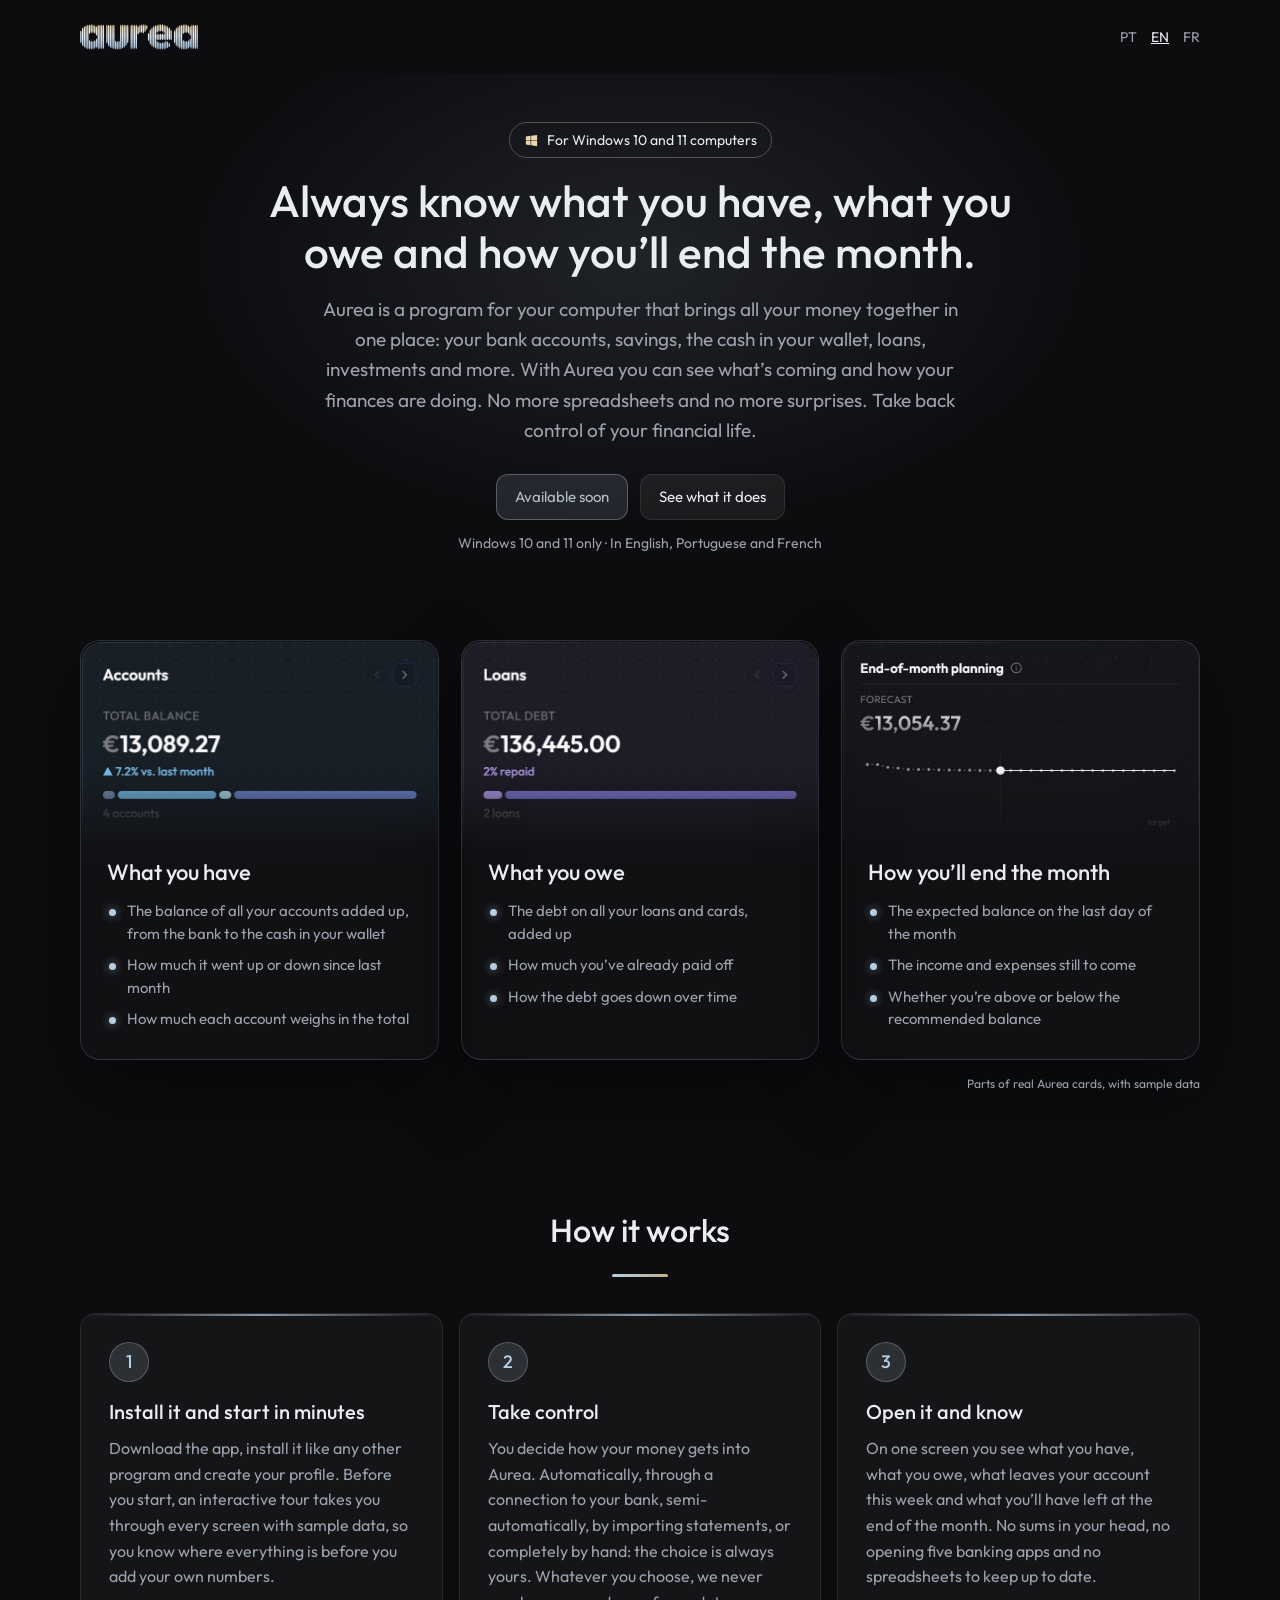
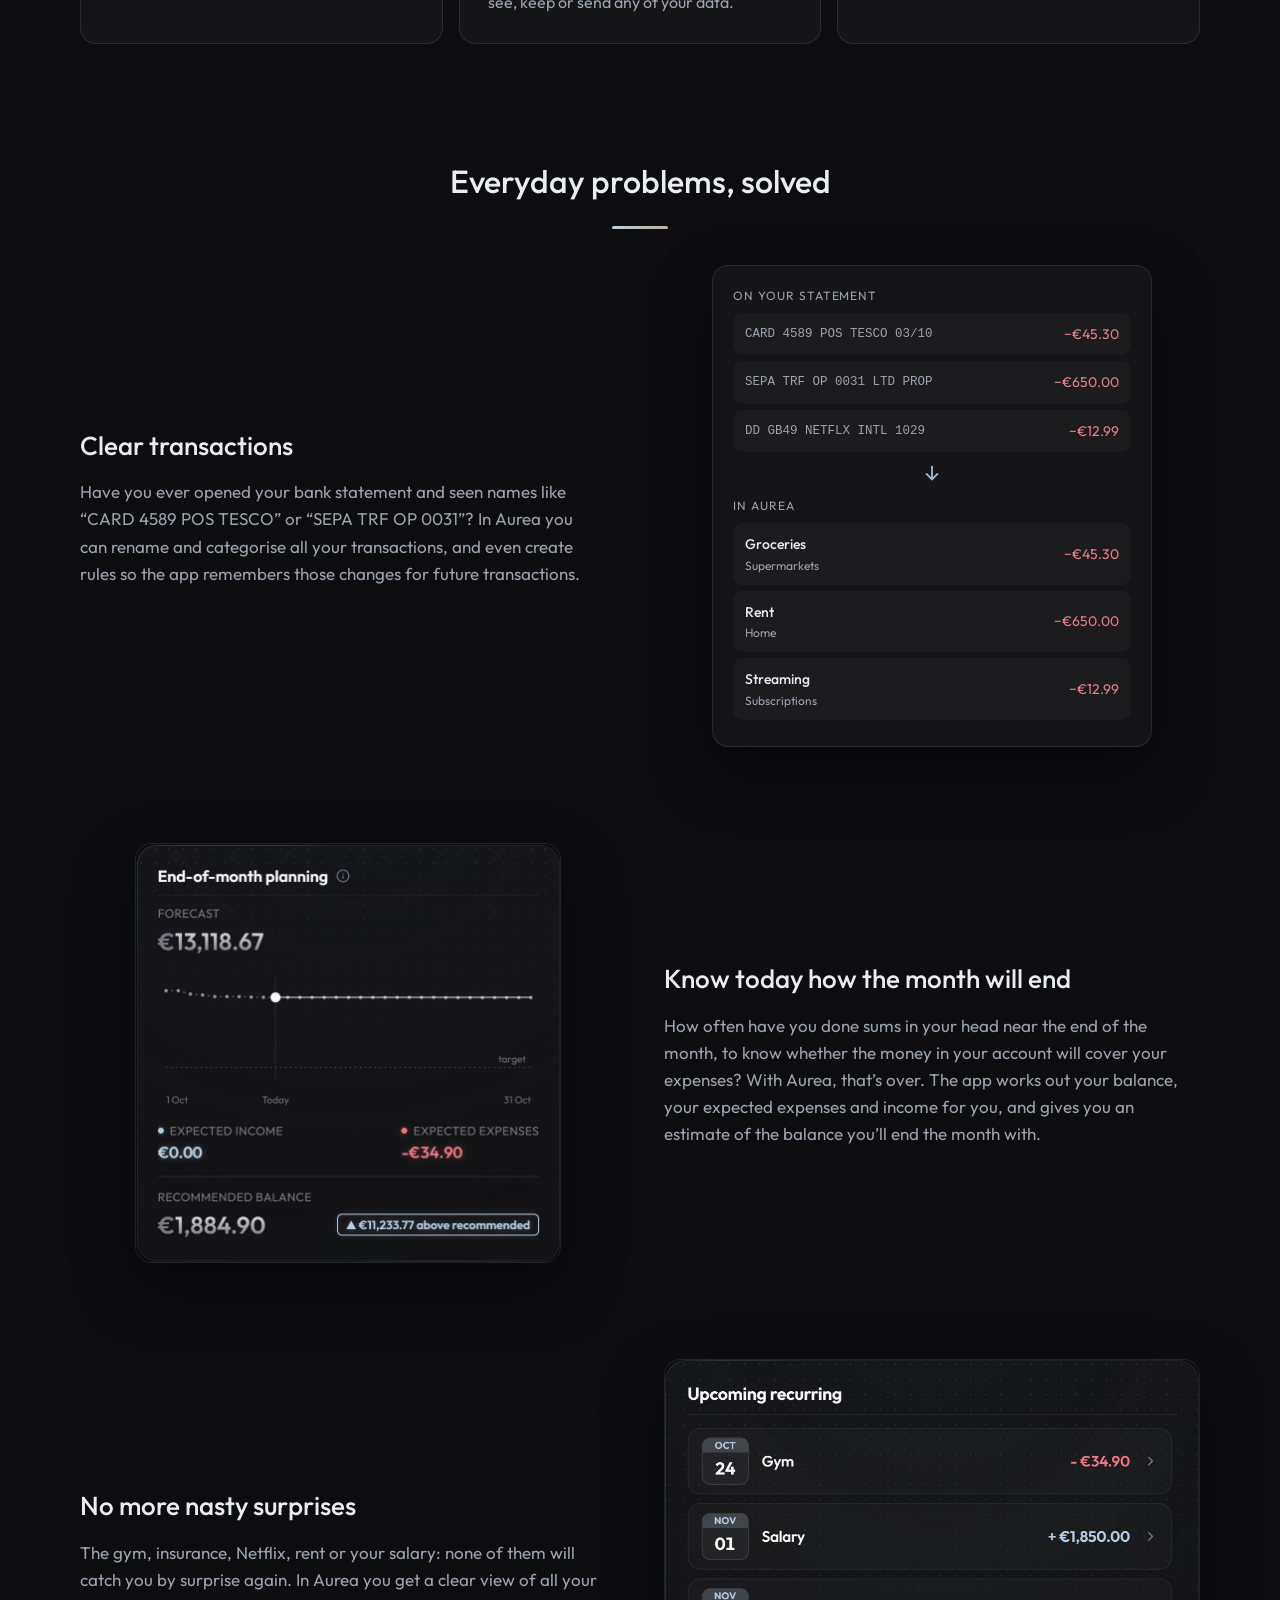
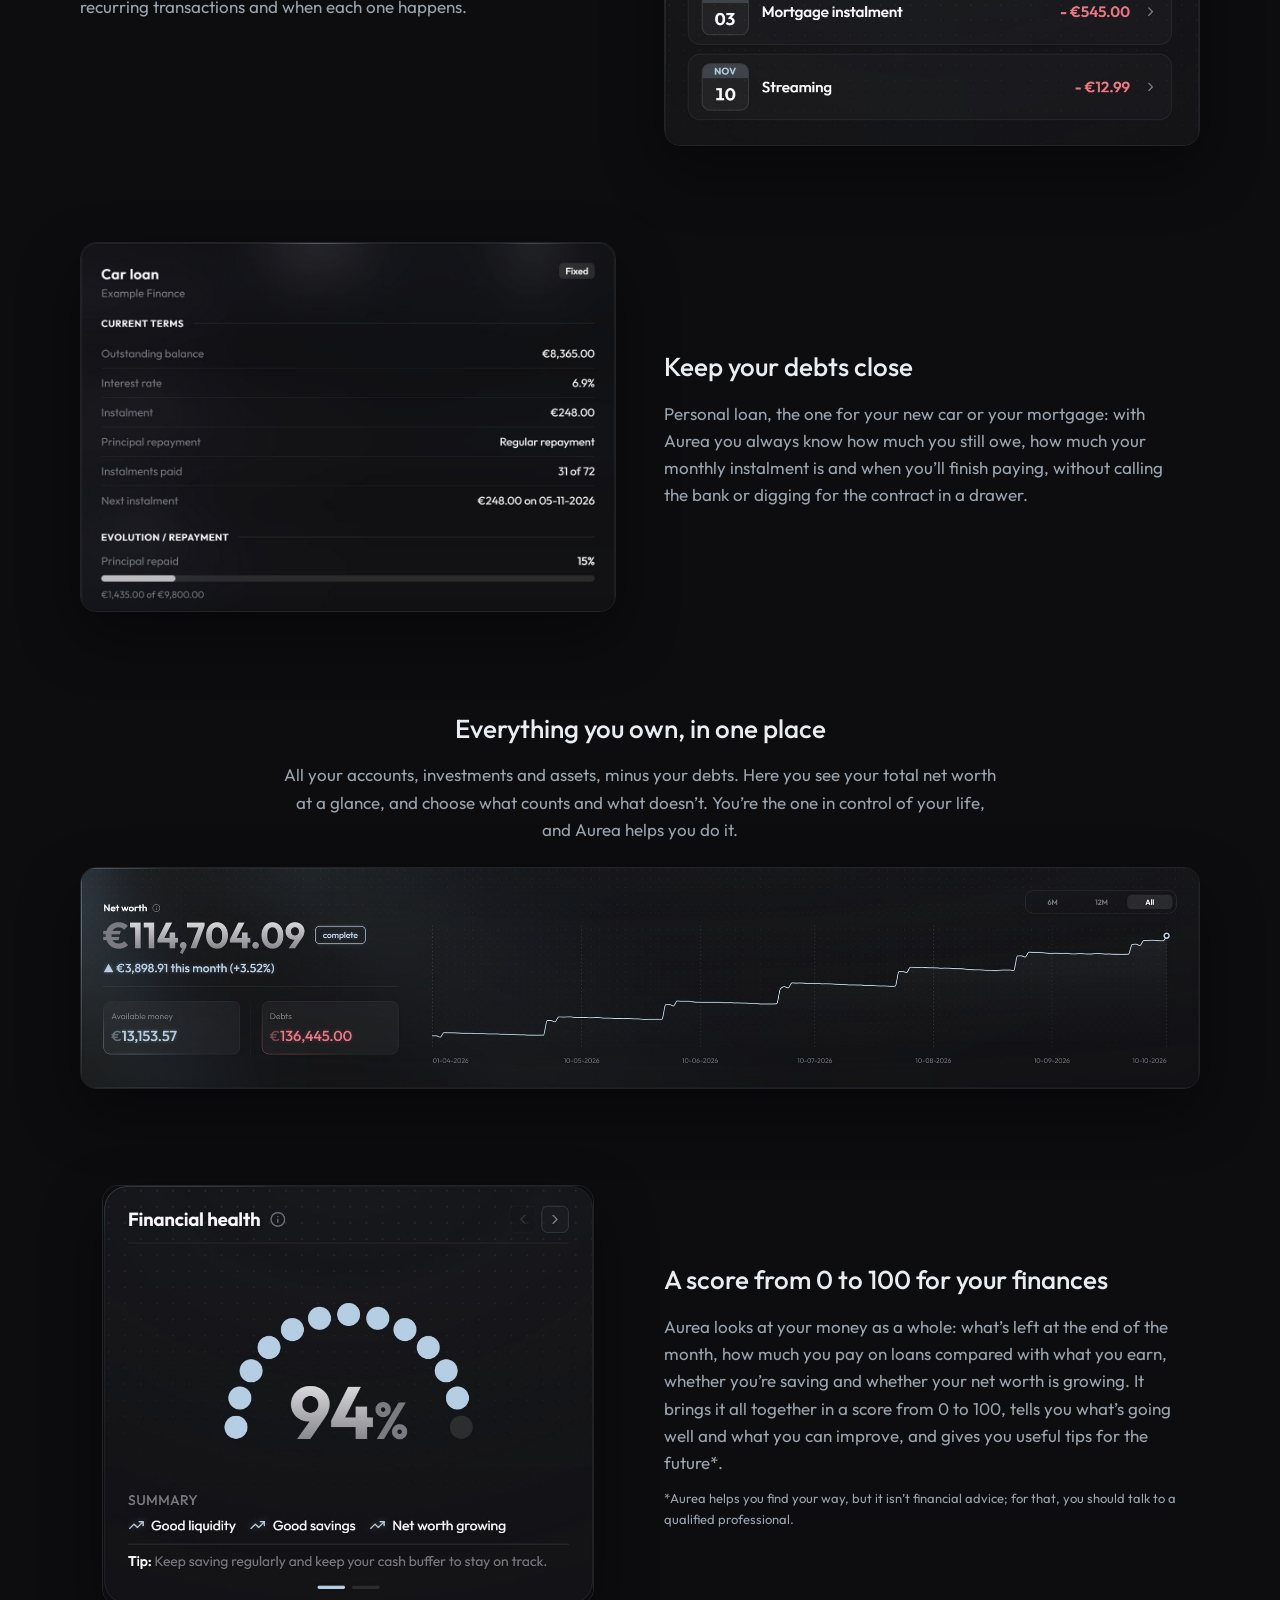
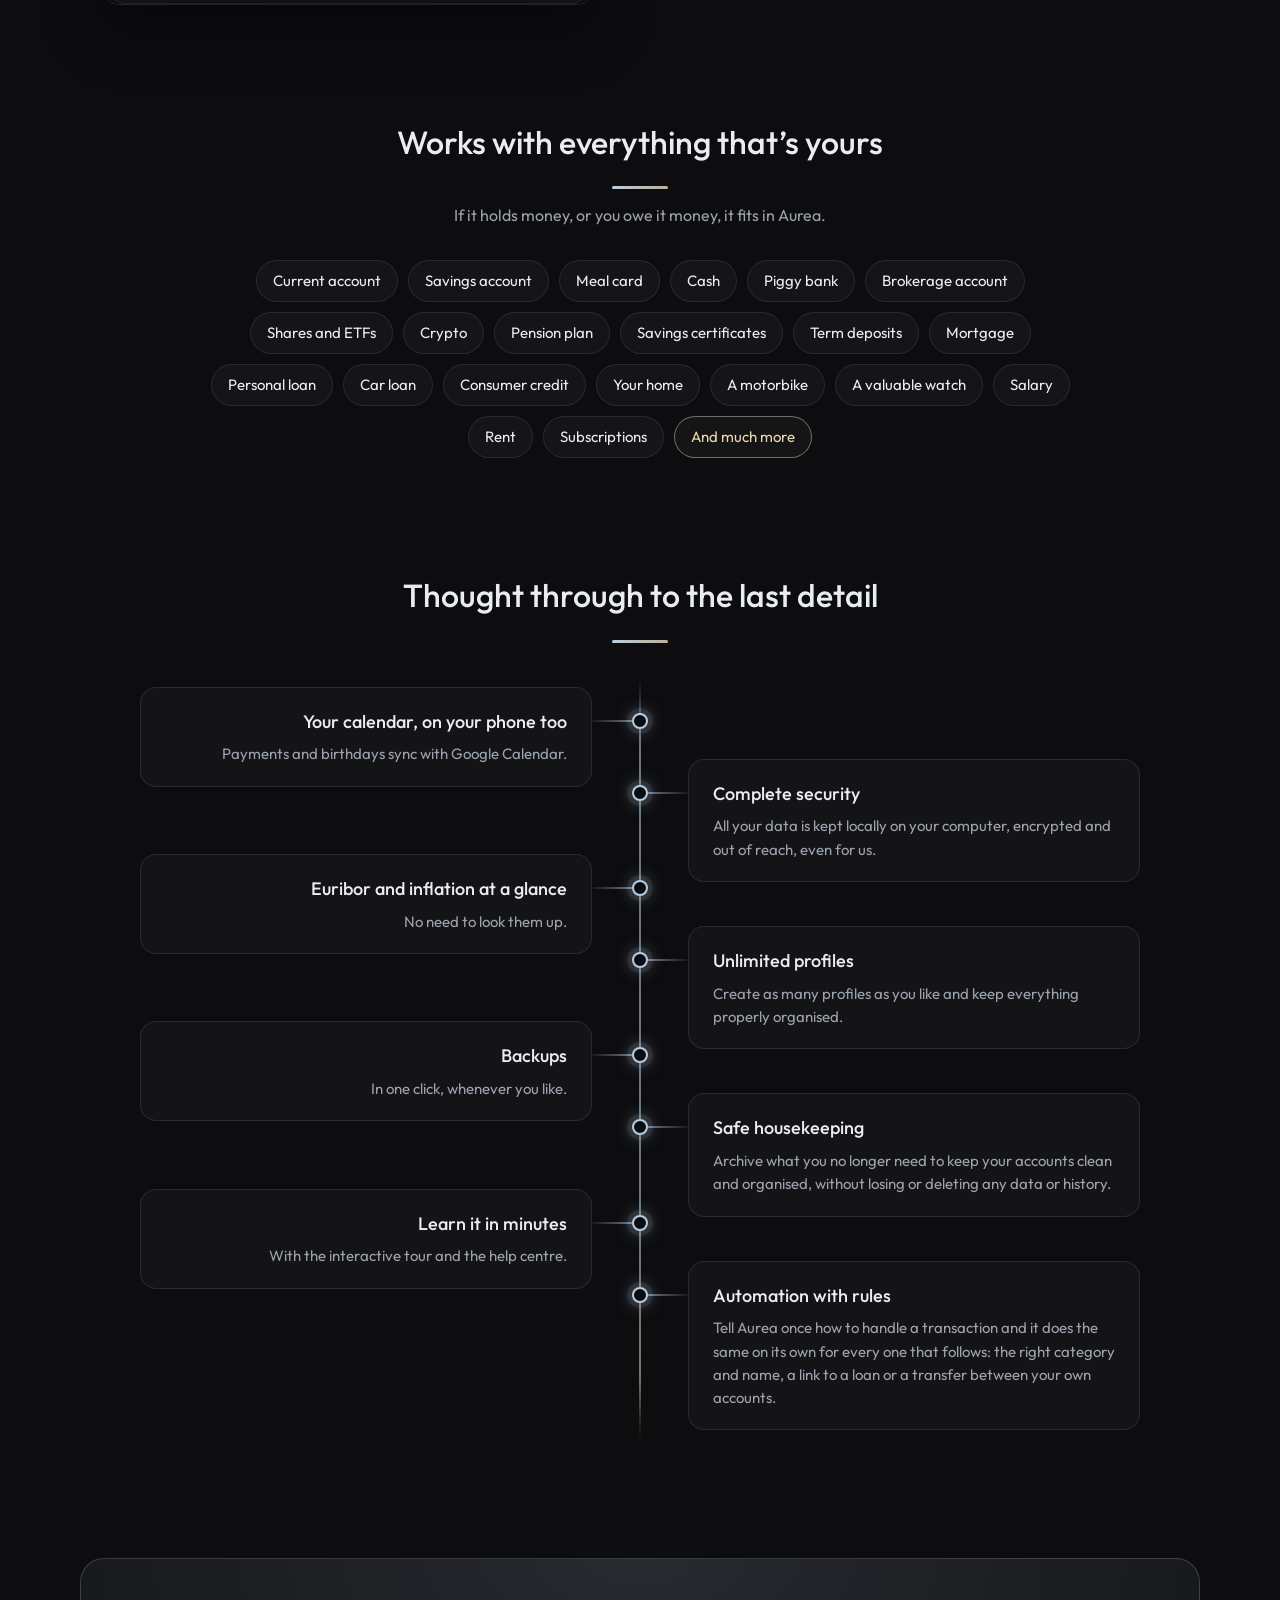
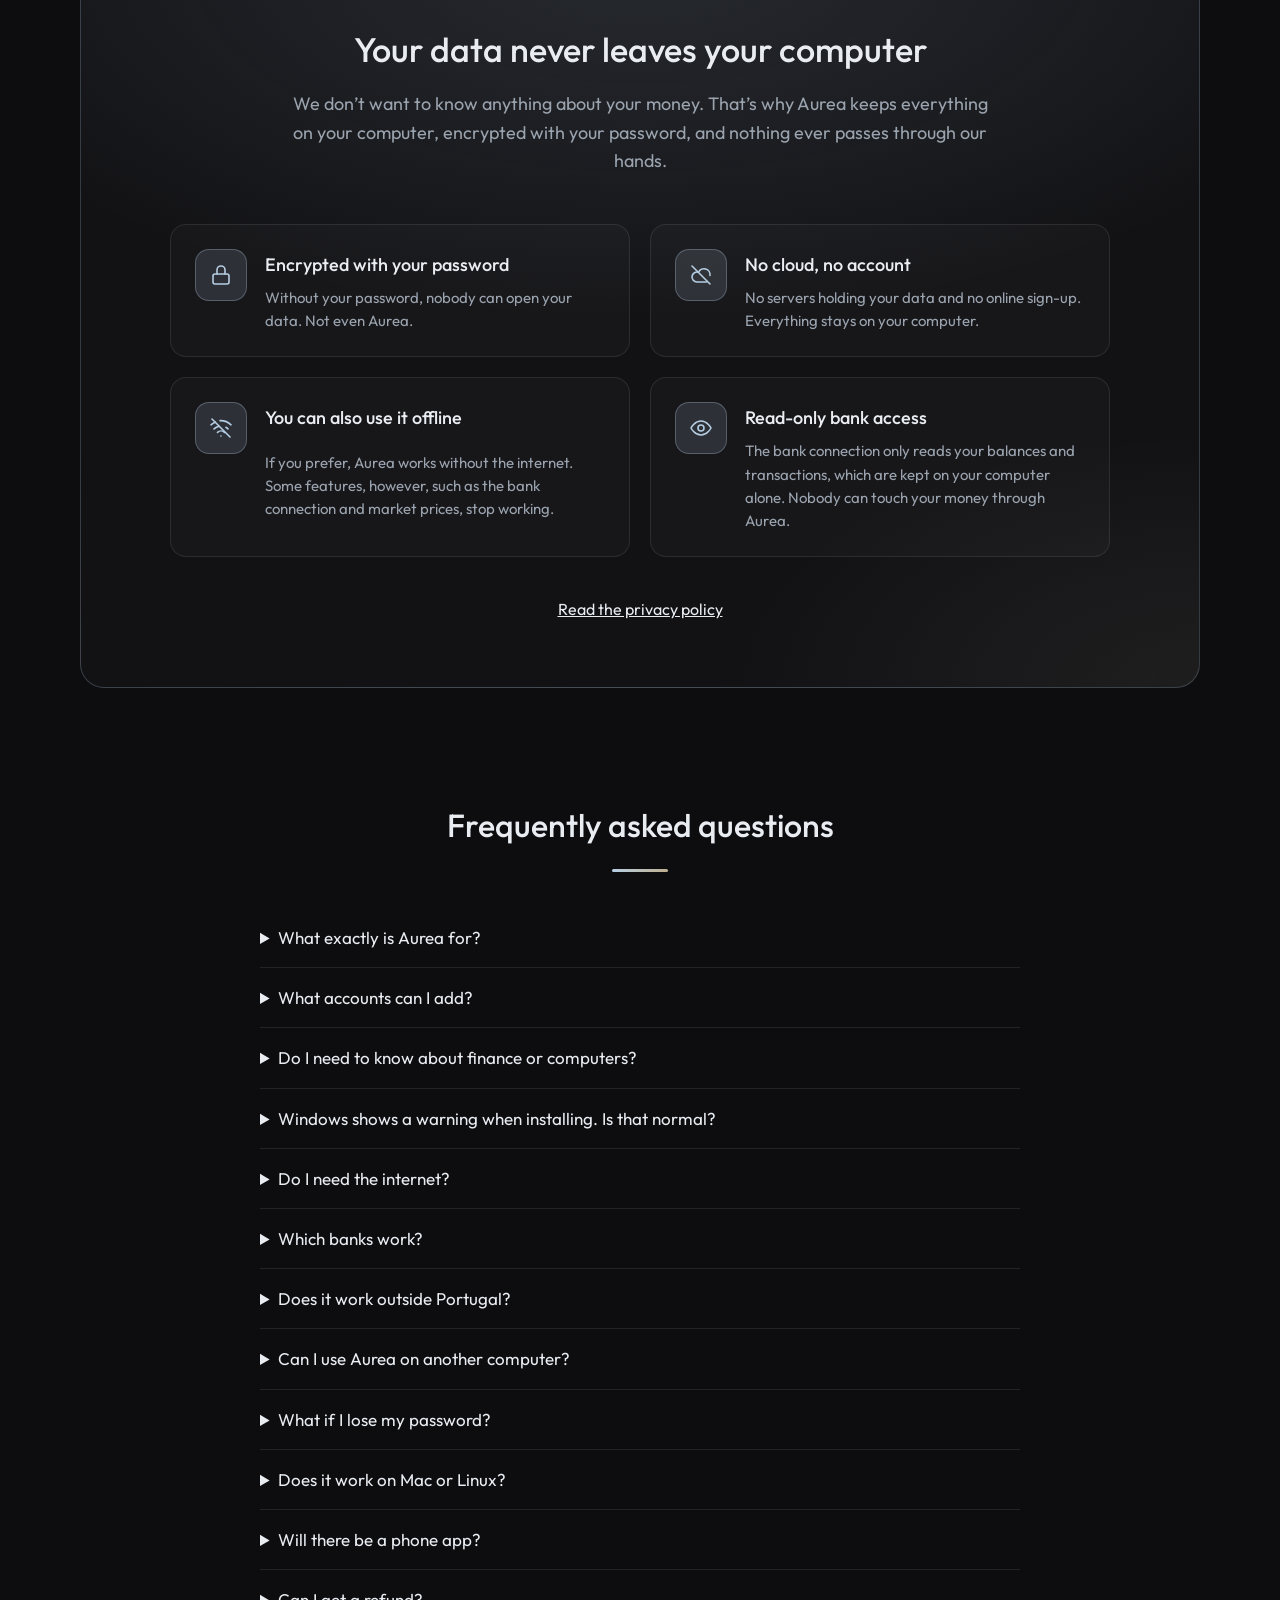
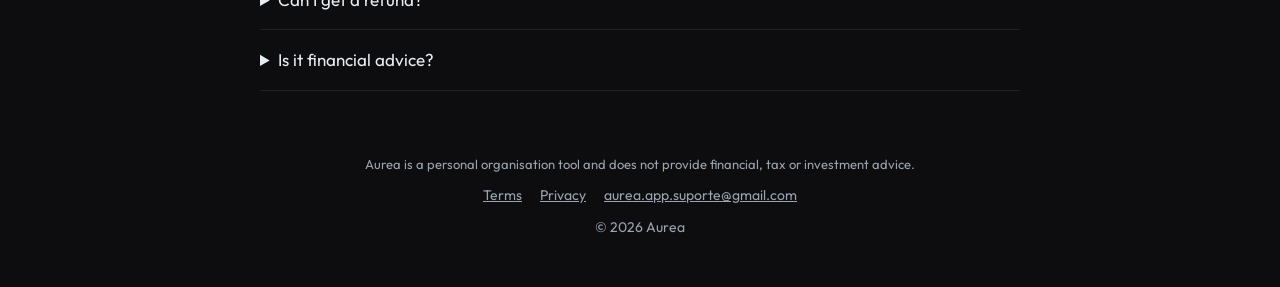
==== commit 0e4a3f02: "Topo explicado, linha do tempo, privacidade em duas colunas e cores mais próximas da app" ====
--- a/index.html
+++ b/index.html
@@ -6,7 +6,7 @@
   <title>Aurea</title>
   <meta name="description" content="Aurea: all your personal finances in one place, on your computer. Private and encrypted.">
   <link rel="icon" href="assets/aurea.svg">
-  <link rel="stylesheet" href="assets/site.css?v=20261014c">
+  <link rel="stylesheet" href="assets/site.css?v=20261014e">
 </head>
 <body class="landing">
   <div class="landing-wrap" data-title-pt="Aurea · Finanças pessoais no teu computador" data-title-en="Aurea · Personal finance on your computer" data-title-fr="Aurea · Vos finances personnelles sur votre ordinateur">
@@ -31,13 +31,12 @@
         </div>
         <p class="price-note">Só para Windows 10 e 11 · Em português, inglês e francês</p>
       </div>
-      <div class="hero-cards">
-        <img class="hero-card hero-health" src="assets/hero/pt-health.jpg" alt="Cartão Saúde financeira da Aurea" width="426" height="363">
-        <img class="hero-card hero-planning" src="assets/hero/pt-planning.jpg" alt="Cartão Planeamento de fim de mês da Aurea" width="426" height="420">
-        <img class="hero-card hero-accounts" src="assets/hero/pt-accounts.jpg" alt="Cartão Contas da Aurea" width="359" height="420">
-        <img class="hero-card hero-credits" src="assets/hero/pt-credits.jpg" alt="Cartão Créditos da Aurea" width="359" height="420">
-        <p class="hero-cards-note">Cartões reais da Aurea, com dados de exemplo</p>
-      </div>
+      <div class="glance">
+        <article class="glance-card glance-accounts"><div class="glance-shot"><img src="assets/hero/pt-accounts.jpg" alt="" loading="lazy"></div><div class="glance-body"><h3>Quanto tens</h3><ul><li>O saldo de todas as contas somado, do banco ao dinheiro da carteira</li><li>Quanto subiu ou desceu face ao mês anterior</li><li>Quanto pesa cada conta no total</li></ul></div></article>
+        <article class="glance-card glance-credits"><div class="glance-shot"><img src="assets/hero/pt-credits.jpg" alt="" loading="lazy"></div><div class="glance-body"><h3>Quanto deves</h3><ul><li>A dívida de todos os créditos e cartões, somada</li><li>Quanto já amortizaste</li><li>Como a dívida desce ao longo do tempo</li></ul></div></article>
+        <article class="glance-card glance-planning"><div class="glance-shot"><img src="assets/hero/pt-planning.jpg" alt="" loading="lazy"></div><div class="glance-body"><h3>Com quanto chegas ao fim do mês</h3><ul><li>A previsão do saldo no último dia do mês</li><li>As receitas e despesas que ainda faltam</li><li>Se estás acima ou abaixo do saldo recomendado</li></ul></div></article>
+      </div>
+      <p class="glance-note">Partes de cartões reais da Aurea, com dados de exemplo</p>
 
       <h2 class="section-title">Como funciona</h2>
       <div class="steps">
@@ -84,17 +83,16 @@
       </ul>
 
       <h2 class="section-title">Pensada até ao último detalhe</h2>
-      <ul class="more">
-        <li><svg viewBox="0 0 24 24" aria-hidden="true"><path d="M5 12.5l4.5 4.5L19 7.5"/></svg><span><strong>O teu calendário, também no telemóvel:</strong> pagamentos e aniversários sincronizam com o Google Calendar.</span></li>
-        <li><svg viewBox="0 0 24 24" aria-hidden="true"><path d="M5 12.5l4.5 4.5L19 7.5"/></svg><span><strong>Segurança total:</strong> todos os teus dados são guardados localmente no teu computador, encriptados e inacessíveis até para nós.</span></li>
-        <li><svg viewBox="0 0 24 24" aria-hidden="true"><path d="M5 12.5l4.5 4.5L19 7.5"/></svg><span><strong>Euribor e inflação à vista:</strong> sem andares à procura delas.</span></li>
-        <li><svg viewBox="0 0 24 24" aria-hidden="true"><path d="M5 12.5l4.5 4.5L19 7.5"/></svg><span><strong>Perfis ilimitados:</strong> cria quantos perfis quiseres e mantém tudo devidamente organizado.</span></li>
-        <li><svg viewBox="0 0 24 24" aria-hidden="true"><path d="M5 12.5l4.5 4.5L19 7.5"/></svg><span><strong>Cópias de segurança:</strong> num clique, sempre que quiseres.</span></li>
-        <li><svg viewBox="0 0 24 24" aria-hidden="true"><path d="M5 12.5l4.5 4.5L19 7.5"/></svg><span><strong>Housekeeping de forma segura:</strong> arquiva o que já não precisas, para manteres as tuas contas limpas e organizadas, sem teres de perder ou apagar dados nem históricos.</span></li>
-        <li><svg viewBox="0 0 24 24" aria-hidden="true"><path d="M5 12.5l4.5 4.5L19 7.5"/></svg><span><strong>Aprendes em minutos:</strong> com o tutorial interativo e a ajuda.</span></li>
-        <li><svg viewBox="0 0 24 24" aria-hidden="true"><path d="M5 12.5l4.5 4.5L19 7.5"/></svg><span><strong>Em três línguas:</strong> português, inglês e francês, e mudas quando quiseres.</span></li>
-      </ul>
-      <p class="more-end">E muito mais.</p>
+      <ol class="timeline">
+        <li><div class="tl-card"><h3>O teu calendário, também no telemóvel</h3><p>Pagamentos e aniversários sincronizam com o Google Calendar.</p></div></li>
+        <li><div class="tl-card"><h3>Segurança total</h3><p>Todos os teus dados são guardados localmente no teu computador, encriptados e inacessíveis até para nós.</p></div></li>
+        <li><div class="tl-card"><h3>Euribor e inflação à vista</h3><p>Sem andares à procura delas.</p></div></li>
+        <li><div class="tl-card"><h3>Perfis ilimitados</h3><p>Cria quantos perfis quiseres e mantém tudo devidamente organizado.</p></div></li>
+        <li><div class="tl-card"><h3>Cópias de segurança</h3><p>Num clique, sempre que quiseres.</p></div></li>
+        <li><div class="tl-card"><h3>Housekeeping de forma segura</h3><p>Arquiva o que já não precisas, para manteres as tuas contas limpas e organizadas, sem teres de perder ou apagar dados nem históricos.</p></div></li>
+        <li><div class="tl-card"><h3>Aprendes em minutos</h3><p>Com o tutorial interativo e a ajuda.</p></div></li>
+        <li><div class="tl-card"><h3>Automatismos com regras</h3><p>Diz uma vez à Aurea como tratar um movimento e ela faz o mesmo sozinha a todos os seguintes: dá-lhe a categoria e o nome certos, liga-o a um crédito ou marca-o como transferência entre contas tuas.</p></div></li>
+      </ol>
 
       <div class="privacy-band">
         <h2>Os teus dados não saem do teu computador</h2>
@@ -138,13 +136,12 @@
         </div>
         <p class="price-note">Windows 10 and 11 only · In English, Portuguese and French</p>
       </div>
-      <div class="hero-cards">
-        <img class="hero-card hero-health" src="assets/hero/en-health.jpg" alt="Aurea’s Financial health card" width="426" height="363">
-        <img class="hero-card hero-planning" src="assets/hero/en-planning.jpg" alt="Aurea’s End-of-month planning card" width="426" height="420">
-        <img class="hero-card hero-accounts" src="assets/hero/en-accounts.jpg" alt="Aurea’s Accounts card" width="359" height="420">
-        <img class="hero-card hero-credits" src="assets/hero/en-credits.jpg" alt="Aurea’s Loans card" width="359" height="420">
-        <p class="hero-cards-note">Real Aurea cards, with sample data</p>
-      </div>
+      <div class="glance">
+        <article class="glance-card glance-accounts"><div class="glance-shot"><img src="assets/hero/en-accounts.jpg" alt="" loading="lazy"></div><div class="glance-body"><h3>What you have</h3><ul><li>The balance of all your accounts added up, from the bank to the cash in your wallet</li><li>How much it went up or down since last month</li><li>How much each account weighs in the total</li></ul></div></article>
+        <article class="glance-card glance-credits"><div class="glance-shot"><img src="assets/hero/en-credits.jpg" alt="" loading="lazy"></div><div class="glance-body"><h3>What you owe</h3><ul><li>The debt on all your loans and cards, added up</li><li>How much you’ve already paid off</li><li>How the debt goes down over time</li></ul></div></article>
+        <article class="glance-card glance-planning"><div class="glance-shot"><img src="assets/hero/en-planning.jpg" alt="" loading="lazy"></div><div class="glance-body"><h3>How you’ll end the month</h3><ul><li>The expected balance on the last day of the month</li><li>The income and expenses still to come</li><li>Whether you’re above or below the recommended balance</li></ul></div></article>
+      </div>
+      <p class="glance-note">Parts of real Aurea cards, with sample data</p>
 
       <h2 class="section-title">How it works</h2>
       <div class="steps">
@@ -191,17 +188,16 @@
       </ul>
 
       <h2 class="section-title">Thought through to the last detail</h2>
-      <ul class="more">
-        <li><svg viewBox="0 0 24 24" aria-hidden="true"><path d="M5 12.5l4.5 4.5L19 7.5"/></svg><span><strong>Your calendar, on your phone too:</strong> payments and birthdays sync with Google Calendar.</span></li>
-        <li><svg viewBox="0 0 24 24" aria-hidden="true"><path d="M5 12.5l4.5 4.5L19 7.5"/></svg><span><strong>Complete security:</strong> all your data is kept locally on your computer, encrypted and out of reach, even for us.</span></li>
-        <li><svg viewBox="0 0 24 24" aria-hidden="true"><path d="M5 12.5l4.5 4.5L19 7.5"/></svg><span><strong>Euribor and inflation at a glance:</strong> no need to look them up.</span></li>
-        <li><svg viewBox="0 0 24 24" aria-hidden="true"><path d="M5 12.5l4.5 4.5L19 7.5"/></svg><span><strong>Unlimited profiles:</strong> create as many profiles as you like and keep everything properly organised.</span></li>
-        <li><svg viewBox="0 0 24 24" aria-hidden="true"><path d="M5 12.5l4.5 4.5L19 7.5"/></svg><span><strong>Backups:</strong> in one click, whenever you like.</span></li>
-        <li><svg viewBox="0 0 24 24" aria-hidden="true"><path d="M5 12.5l4.5 4.5L19 7.5"/></svg><span><strong>Safe housekeeping:</strong> archive what you no longer need to keep your accounts clean and organised, without losing or deleting any data or history.</span></li>
-        <li><svg viewBox="0 0 24 24" aria-hidden="true"><path d="M5 12.5l4.5 4.5L19 7.5"/></svg><span><strong>Learn it in minutes:</strong> with the interactive tour and the help centre.</span></li>
-        <li><svg viewBox="0 0 24 24" aria-hidden="true"><path d="M5 12.5l4.5 4.5L19 7.5"/></svg><span><strong>In three languages:</strong> English, Portuguese and French, and you can switch whenever you like.</span></li>
-      </ul>
-      <p class="more-end">And much more.</p>
+      <ol class="timeline">
+        <li><div class="tl-card"><h3>Your calendar, on your phone too</h3><p>Payments and birthdays sync with Google Calendar.</p></div></li>
+        <li><div class="tl-card"><h3>Complete security</h3><p>All your data is kept locally on your computer, encrypted and out of reach, even for us.</p></div></li>
+        <li><div class="tl-card"><h3>Euribor and inflation at a glance</h3><p>No need to look them up.</p></div></li>
+        <li><div class="tl-card"><h3>Unlimited profiles</h3><p>Create as many profiles as you like and keep everything properly organised.</p></div></li>
+        <li><div class="tl-card"><h3>Backups</h3><p>In one click, whenever you like.</p></div></li>
+        <li><div class="tl-card"><h3>Safe housekeeping</h3><p>Archive what you no longer need to keep your accounts clean and organised, without losing or deleting any data or history.</p></div></li>
+        <li><div class="tl-card"><h3>Learn it in minutes</h3><p>With the interactive tour and the help centre.</p></div></li>
+        <li><div class="tl-card"><h3>Automation with rules</h3><p>Tell Aurea once how to handle a transaction and it does the same on its own for every one that follows: the right category and name, a link to a loan or a transfer between your own accounts.</p></div></li>
+      </ol>
 
       <div class="privacy-band">
         <h2>Your data never leaves your computer</h2>
@@ -245,13 +241,12 @@
         </div>
         <p class="price-note">Uniquement Windows 10 et 11 · En français, anglais et portugais</p>
       </div>
-      <div class="hero-cards">
-        <img class="hero-card hero-health" src="assets/hero/fr-health.jpg" alt="Carte Santé financière d’Aurea" width="426" height="363">
-        <img class="hero-card hero-planning" src="assets/hero/fr-planning.jpg" alt="Carte Prévision de fin de mois d’Aurea" width="426" height="420">
-        <img class="hero-card hero-accounts" src="assets/hero/fr-accounts.jpg" alt="Carte Comptes d’Aurea" width="359" height="420">
-        <img class="hero-card hero-credits" src="assets/hero/fr-credits.jpg" alt="Carte Crédits d’Aurea" width="359" height="420">
-        <p class="hero-cards-note">Vraies cartes d’Aurea, avec des données d’exemple</p>
-      </div>
+      <div class="glance">
+        <article class="glance-card glance-accounts"><div class="glance-shot"><img src="assets/hero/fr-accounts.jpg" alt="" loading="lazy"></div><div class="glance-body"><h3>Ce que vous avez</h3><ul><li>Le solde de tous vos comptes additionné, de la banque à l’argent de votre portefeuille</li><li>Sa hausse ou sa baisse par rapport au mois dernier</li><li>Le poids de chaque compte dans le total</li></ul></div></article>
+        <article class="glance-card glance-credits"><div class="glance-shot"><img src="assets/hero/fr-credits.jpg" alt="" loading="lazy"></div><div class="glance-body"><h3>Ce que vous devez</h3><ul><li>La dette de tous vos crédits et cartes, additionnée</li><li>Ce que vous avez déjà remboursé</li><li>La baisse de la dette au fil du temps</li></ul></div></article>
+        <article class="glance-card glance-planning"><div class="glance-shot"><img src="assets/hero/fr-planning.jpg" alt="" loading="lazy"></div><div class="glance-body"><h3>Comment vous finirez le mois</h3><ul><li>Le solde prévu le dernier jour du mois</li><li>Les revenus et dépenses encore à venir</li><li>Si vous êtes au-dessus ou en dessous du solde recommandé</li></ul></div></article>
+      </div>
+      <p class="glance-note">Extraits de vraies cartes d’Aurea, avec des données d’exemple</p>
 
       <h2 class="section-title">Comment ça marche</h2>
       <div class="steps">
@@ -298,17 +293,16 @@
       </ul>
 
       <h2 class="section-title">Pensée jusqu’au moindre détail</h2>
-      <ul class="more">
-        <li><svg viewBox="0 0 24 24" aria-hidden="true"><path d="M5 12.5l4.5 4.5L19 7.5"/></svg><span><strong>Votre agenda, aussi sur le téléphone :</strong> paiements et anniversaires se synchronisent avec Google Agenda.</span></li>
-        <li><svg viewBox="0 0 24 24" aria-hidden="true"><path d="M5 12.5l4.5 4.5L19 7.5"/></svg><span><strong>Sécurité totale :</strong> toutes vos données sont gardées localement sur votre ordinateur, chiffrées et inaccessibles, même pour nous.</span></li>
-        <li><svg viewBox="0 0 24 24" aria-hidden="true"><path d="M5 12.5l4.5 4.5L19 7.5"/></svg><span><strong>Euribor et inflation sous les yeux:</strong> sans devoir les chercher.</span></li>
-        <li><svg viewBox="0 0 24 24" aria-hidden="true"><path d="M5 12.5l4.5 4.5L19 7.5"/></svg><span><strong>Profils illimités :</strong> créez autant de profils que vous voulez et gardez tout bien organisé.</span></li>
-        <li><svg viewBox="0 0 24 24" aria-hidden="true"><path d="M5 12.5l4.5 4.5L19 7.5"/></svg><span><strong>Sauvegardes:</strong> en un clic, quand vous voulez.</span></li>
-        <li><svg viewBox="0 0 24 24" aria-hidden="true"><path d="M5 12.5l4.5 4.5L19 7.5"/></svg><span><strong>Un rangement en toute sécurité :</strong> archivez ce dont vous n’avez plus besoin pour garder vos comptes propres et organisés, sans perdre ni supprimer de données ou d’historique.</span></li>
-        <li><svg viewBox="0 0 24 24" aria-hidden="true"><path d="M5 12.5l4.5 4.5L19 7.5"/></svg><span><strong>Prise en main en quelques minutes :</strong> avec le tutoriel interactif et l’aide.</span></li>
-        <li><svg viewBox="0 0 24 24" aria-hidden="true"><path d="M5 12.5l4.5 4.5L19 7.5"/></svg><span><strong>En trois langues :</strong> français, anglais et portugais, et vous changez quand vous voulez.</span></li>
-      </ul>
-      <p class="more-end">Et bien plus encore.</p>
+      <ol class="timeline">
+        <li><div class="tl-card"><h3>Votre agenda, aussi sur le téléphone</h3><p>Paiements et anniversaires se synchronisent avec Google Agenda.</p></div></li>
+        <li><div class="tl-card"><h3>Sécurité totale</h3><p>Toutes vos données sont gardées localement sur votre ordinateur, chiffrées et inaccessibles, même pour nous.</p></div></li>
+        <li><div class="tl-card"><h3>Euribor et inflation sous les yeux</h3><p>Sans devoir les chercher.</p></div></li>
+        <li><div class="tl-card"><h3>Profils illimités</h3><p>Créez autant de profils que vous voulez et gardez tout bien organisé.</p></div></li>
+        <li><div class="tl-card"><h3>Sauvegardes</h3><p>En un clic, quand vous voulez.</p></div></li>
+        <li><div class="tl-card"><h3>Un rangement en toute sécurité</h3><p>Archivez ce dont vous n’avez plus besoin pour garder vos comptes propres et organisés, sans perdre ni supprimer de données ou d’historique.</p></div></li>
+        <li><div class="tl-card"><h3>Prise en main en quelques minutes</h3><p>Avec le tutoriel interactif et l’aide.</p></div></li>
+        <li><div class="tl-card"><h3>Des automatismes avec les règles</h3><p>Indiquez une fois à Aurea comment traiter une opération et elle fait de même toute seule pour toutes les suivantes : la bonne catégorie et le bon nom, le lien avec un crédit ou un virement entre vos propres comptes.</p></div></li>
+      </ol>
 
       <div class="privacy-band">
         <h2>Vos données ne quittent jamais votre ordinateur</h2>
@@ -350,6 +344,6 @@
       <span>© 2026 Aurea</span>
     </footer>
   </div>
-  <script src="assets/site.js?v=20261014c"></script>
+  <script src="assets/site.js?v=20261014e"></script>
 </body>
 </html>
--- a/assets/site.css
+++ b/assets/site.css
@@ -11,7 +11,10 @@
   --muted: #9aa3ae;
   --line: rgba(255, 255, 255, 0.09);
   --card: rgba(255, 255, 255, 0.035);
-  --accent: #ebd8b0;
+  --accent: #b6cee3;
+  --gold: #ebd8b0;
+  --blue-rgb: 182, 206, 227;
+  --gold-rgb: 235, 216, 176;
 }
 
 * { box-sizing: border-box; }
@@ -22,7 +25,7 @@
   min-height: 100vh;
   background:
     radial-gradient(60vw 50vh at 12% -10%, rgba(159, 187, 212, 0.16), transparent 70%),
-    radial-gradient(50vw 40vh at 100% 110%, rgba(235, 216, 176, 0.08), transparent 70%),
+    radial-gradient(50vw 40vh at 100% 110%, rgba(235, 216, 176, 0.07), transparent 70%),
     var(--bg);
   color: var(--text);
   font-family: 'Outfit', 'Segoe UI', system-ui, sans-serif;
@@ -105,8 +108,8 @@
 .hero h1 { font-size: 44px; line-height: 1.15; font-weight: 500; margin: 0 auto 16px; max-width: 760px; }
 .hero p.lead { font-size: 19px; max-width: 640px; margin: 0 auto 28px; }
 .hero .actions { justify-content: center; }
-.button.primary { background: rgba(235, 216, 176, 0.16); border-color: rgba(235, 216, 176, 0.45); }
-.button.primary:hover { background: rgba(235, 216, 176, 0.24); }
+.button.primary { background: rgba(182, 206, 227, 0.16); border-color: rgba(182, 206, 227, 0.45); }
+.button.primary:hover { background: rgba(182, 206, 227, 0.24); }
 .price-note { font-size: 14px; margin-top: 12px; }
 .shot { width: 100%; border-radius: 16px; border: 1px solid var(--line); box-shadow: 0 30px 80px rgba(0, 0, 0, 0.55); display: block; }
 .shot-hero { margin: 24px 0 64px; }
@@ -121,12 +124,7 @@
 .gallery figure:last-child:nth-child(odd) { grid-column: 1 / -1; justify-self: center; width: calc(50% - 12px); }
 .gallery .shot { cursor: zoom-in; transition: transform 0.2s ease; }
 .gallery .shot:hover { transform: translateY(-3px); }
-.more { list-style: none; margin: 0 auto; padding: 0; max-width: 980px; display: grid; grid-template-columns: repeat(2, 1fr); gap: 14px 40px; }
-.more li { display: flex; gap: 12px; align-items: flex-start; font-size: 16px; line-height: 1.5; }
-.more li svg { flex: none; width: 20px; height: 20px; margin-top: 2px; fill: none; stroke: var(--accent); stroke-width: 2; stroke-linecap: round; stroke-linejoin: round; }
-.more li strong { color: var(--text); font-weight: 500; }
-.more-end { text-align: center; margin: 32px 0 0; font-size: 20px; color: var(--text); }
-.privacy-band { margin: 88px 0 0; padding: 48px 40px; border-radius: 24px; border: 1px solid rgba(235, 216, 176, 0.30); background: radial-gradient(120% 90% at 50% 0%, rgba(235, 216, 176, 0.16), transparent 65%), rgba(255, 255, 255, 0.03); text-align: center; }
+.privacy-band { margin: 88px 0 0; padding: 48px 40px; border-radius: 24px; border: 1px solid rgba(182, 206, 227, 0.30); background: radial-gradient(120% 90% at 50% 0%, rgba(182, 206, 227, 0.16), transparent 65%), rgba(255, 255, 255, 0.03); text-align: center; }
 .privacy-band h2 { margin: 0 0 12px; font-size: 34px; font-weight: 500; color: var(--text); }
 .privacy-lead { max-width: 640px; margin: 0 auto 36px; font-size: 18px; }
 .privacy-points { display: grid; grid-template-columns: repeat(4, 1fr); gap: 20px; text-align: center; }
@@ -166,7 +164,6 @@
   .privacy-band { padding: 36px 20px; }
   .privacy-band h2 { font-size: 28px; }
   .privacy-points { grid-template-columns: 1fr; }
-  .more { grid-template-columns: 1fr; }
   .lightbox .lb-prev, .lightbox .lb-next { top: auto; bottom: 16px; transform: none; }
   .hero h1 { font-size: 32px; }
 }
@@ -174,7 +171,7 @@
 .platform svg { width: 15px; height: 15px; fill: currentColor; }
 .steps { display: grid; grid-template-columns: repeat(3, 1fr); gap: 16px; }
 .step { background: var(--card); border: 1px solid var(--line); border-radius: 16px; padding: 24px; }
-.step .num { display: inline-flex; align-items: center; justify-content: center; width: 32px; height: 32px; border-radius: 50%; margin-bottom: 14px; background: rgba(235, 216, 176, 0.16); color: var(--text); font-weight: 500; }
+.step .num { display: inline-flex; align-items: center; justify-content: center; width: 32px; height: 32px; border-radius: 50%; margin-bottom: 14px; background: rgba(182, 206, 227, 0.16); color: var(--text); font-weight: 500; }
 .step h3 { font-size: 17px; font-weight: 500; margin: 0 0 8px; color: var(--text); }
 .step p { margin: 0; font-size: 15px; }
 .page-nav { display: flex; align-items: center; justify-content: space-between; gap: 16px; margin-bottom: 28px; }
@@ -201,7 +198,7 @@
 .ba-name small { font-weight: 400; font-size: 12px; color: var(--muted); }
 .ba-amount { flex: none; color: #e57d8a; }
 .ba-arrow { display: flex; justify-content: center; margin: 10px 0 12px; }
-.ba-arrow svg { width: 22px; height: 22px; fill: none; stroke: rgba(235, 216, 176, 0.9); stroke-width: 2; stroke-linecap: round; stroke-linejoin: round; }
+.ba-arrow svg { width: 22px; height: 22px; fill: none; stroke: rgba(182, 206, 227, 0.9); stroke-width: 2; stroke-linecap: round; stroke-linejoin: round; }
 .chips { list-style: none; margin: 0 auto; padding: 0; max-width: 900px; display: flex; flex-wrap: wrap; justify-content: center; gap: 10px; }
 .chips li { padding: 8px 16px; border: 1px solid var(--line); border-radius: 999px; background: var(--card); color: var(--text); font-size: 15px; }
 @media (max-width: 720px) {
@@ -213,22 +210,86 @@
 .button.is-soon { cursor: default; opacity: 0.8; }
 /* Steps: a little more presence. */
 .step { position: relative; overflow: hidden; padding: 28px; transition: border-color 0.2s ease, transform 0.2s ease; }
-.step::before { content: ''; position: absolute; inset: 0 0 auto 0; height: 2px; background: linear-gradient(90deg, transparent, rgba(235, 216, 176, 0.7), transparent); }
-.step:hover { border-color: rgba(235, 216, 176, 0.35); transform: translateY(-2px); }
-.step .num { width: 40px; height: 40px; font-size: 18px; background: rgba(235, 216, 176, 0.14); color: var(--accent); }
+.step::before { content: ''; position: absolute; inset: 0 0 auto 0; height: 2px; background: linear-gradient(90deg, transparent, rgba(182, 206, 227, 0.7), transparent); }
+.step:hover { border-color: rgba(182, 206, 227, 0.35); transform: translateY(-2px); }
+.step .num { width: 40px; height: 40px; font-size: 18px; background: rgba(182, 206, 227, 0.14); color: var(--accent); }
 .step h3 { font-size: 20px; }
 .step p { font-size: 16px; line-height: 1.6; }
 /* FAQ answers with steps or lists. */
 .faq details ol, .faq details ul { margin: 10px 0 0; padding-left: 22px; }
 .faq details li { margin: 4px 0; }
-/* Hero: four real cards from the app. */
-.hero-cards { position: relative; display: grid; grid-template-columns: 1.19fr 1.19fr 1fr 1fr; gap: 18px; align-items: center; margin: 28px 0 72px; padding: 28px; border-radius: 24px; border: 1px solid var(--line); background: radial-gradient(120% 90% at 50% 0%, rgba(235, 216, 176, 0.12), transparent 60%), rgba(255, 255, 255, 0.02); box-shadow: 0 40px 100px rgba(0, 0, 0, 0.55); }
-.hero-card { display: block; width: 100%; height: auto; border-radius: 16px; box-shadow: 0 18px 50px rgba(0, 0, 0, 0.5); }
-.hero-cards-note { position: absolute; right: 28px; bottom: -28px; margin: 0; font-size: 12px; color: var(--muted); }
-@media (max-width: 900px) { .hero-cards { grid-template-columns: 1fr 1fr; padding: 18px; } }
-@media (max-width: 520px) { .hero-cards { grid-template-columns: 1fr; padding: 14px; } .hero-cards-note { right: 14px; } }
 .footnote { margin: 12px 0 0 !important; font-size: 13px !important; color: var(--muted); }
-.chips li.chip-more { border-color: rgba(235, 216, 176, 0.45); color: var(--accent); }
-.more { gap: 14px; }
-.more li { padding: 16px 18px; border: 1px solid var(--line); border-radius: 14px; background: var(--card); }
-@media (max-width: 860px) { .more { grid-auto-rows: auto; } }
+.chips li.chip-more { border-color: rgba(235, 216, 176, 0.45); color: var(--gold); }
+/* Reading rhythm: more air between sections. */
+.section-title { margin: 112px 0 14px; font-size: 32px; }
+.section-title + .steps, .section-title + .show, .section-title + .timeline, .section-title + .faq { margin-top: 36px; }
+.show { gap: 96px; }
+.show-text p { max-width: 520px; }
+.show-row.wide .show-text p { max-width: none; }
+/* Hero: what you see at a glance, with parts of real cards. */
+.glance { display: grid; grid-template-columns: repeat(3, 1fr); gap: 22px; margin: 40px 0 0; }
+.glance-card { display: flex; flex-direction: column; border-radius: 20px; border: 1px solid rgba(var(--blue-rgb), 0.16); background: linear-gradient(180deg, rgba(var(--blue-rgb), 0.07), rgba(255, 255, 255, 0.02) 55%); box-shadow: 0 30px 80px rgba(0, 0, 0, 0.45); overflow: hidden; }
+.glance-shot { position: relative; height: 210px; overflow: hidden; }
+.glance-shot img { display: block; width: 100%; height: 100%; object-fit: cover; object-position: top; -webkit-mask-image: linear-gradient(180deg, #000 60%, transparent); mask-image: linear-gradient(180deg, #000 60%, transparent); }
+
+.glance-body { padding: 8px 26px 28px; }
+.glance-kicker { margin: 0 0 4px; font-size: 12px; letter-spacing: 0.1em; text-transform: uppercase; color: var(--accent); }
+.glance-body h3 { margin: 0 0 14px; font-size: 22px; font-weight: 500; line-height: 1.25; color: var(--text); }
+.glance-body ul { list-style: none; margin: 0; padding: 0; display: flex; flex-direction: column; gap: 9px; }
+.glance-body li { position: relative; padding-left: 20px; font-size: 15px; line-height: 1.5; }
+.glance-body li::before { content: ''; position: absolute; left: 2px; top: 0.6em; width: 7px; height: 7px; border-radius: 50%; background: var(--accent); box-shadow: 0 0 10px rgba(var(--blue-rgb), 0.6); }
+.glance-note { margin: 14px 0 0; text-align: right; font-size: 12px; color: var(--muted); }
+@media (max-width: 960px) { .glance { grid-template-columns: 1fr; max-width: 520px; margin-left: auto; margin-right: auto; } .glance-note { text-align: center; } }
+/* Details: a vertical timeline. */
+.timeline { position: relative; list-style: none; margin: 0 auto; padding: 8px 0; max-width: 1000px; }
+.timeline::before { content: ''; position: absolute; left: 50%; top: 0; bottom: 0; width: 2px; transform: translateX(-50%); background: linear-gradient(180deg, transparent, rgba(var(--blue-rgb), 0.55) 8%, rgba(var(--blue-rgb), 0.55) 70%, rgba(var(--gold-rgb), 0.5) 92%, transparent); }
+.timeline li { position: relative; width: 50%; padding: 0 48px 0 0; }
+.timeline li + li { margin-top: -28px; }
+.timeline li:nth-child(even) { margin-left: 50%; padding: 0 0 0 48px; }
+.timeline li::before { content: ''; position: absolute; top: 26px; right: -8px; width: 16px; height: 16px; border-radius: 50%; background: var(--bg); border: 2px solid var(--accent); box-shadow: 0 0 0 5px rgba(var(--blue-rgb), 0.10), 0 0 18px rgba(var(--blue-rgb), 0.55); z-index: 1; }
+.timeline li:nth-child(even)::before { right: auto; left: -8px; }
+.timeline li::after { content: ''; position: absolute; top: 33px; right: 8px; width: 40px; height: 2px; background: linear-gradient(90deg, rgba(var(--blue-rgb), 0.05), rgba(var(--blue-rgb), 0.55)); }
+.timeline li:nth-child(even)::after { right: auto; left: 8px; background: linear-gradient(90deg, rgba(var(--blue-rgb), 0.55), rgba(var(--blue-rgb), 0.05)); }
+.tl-card { padding: 20px 24px; border-radius: 16px; border: 1px solid var(--line); background: rgba(255, 255, 255, 0.03); transition: border-color 0.2s ease, transform 0.2s ease; }
+.tl-card:hover { border-color: rgba(var(--blue-rgb), 0.35); transform: translateY(-2px); }
+.timeline li:nth-child(odd) .tl-card { text-align: right; }
+.tl-card h3 { margin: 0 0 6px; font-size: 18px; font-weight: 500; color: var(--text); }
+.tl-card p { margin: 0; font-size: 15px; line-height: 1.55; }
+@media (max-width: 760px) {
+  .timeline::before { left: 8px; transform: none; }
+  .timeline li, .timeline li:nth-child(even) { width: auto; margin-left: 0; padding: 0 0 0 40px; }
+  .timeline li + li { margin-top: 18px; }
+  .timeline li::before, .timeline li:nth-child(even)::before { left: 0; right: auto; }
+  .timeline li::after, .timeline li:nth-child(even)::after { left: 16px; right: auto; width: 22px; background: rgba(var(--blue-rgb), 0.45); }
+  .timeline li:nth-child(odd) .tl-card { text-align: left; }
+}
+/* Privacy: two columns, icon beside the text. */
+.privacy-band { margin-top: 120px; padding: 64px 56px; border-color: rgba(var(--blue-rgb), 0.22); background: radial-gradient(110% 80% at 50% 0%, rgba(var(--blue-rgb), 0.13), transparent 62%), radial-gradient(60% 50% at 100% 100%, rgba(var(--gold-rgb), 0.06), transparent 70%), rgba(255, 255, 255, 0.025); }
+.privacy-lead { max-width: 700px; margin-bottom: 48px; }
+.privacy-points { grid-template-columns: repeat(2, 1fr); gap: 20px; max-width: 940px; margin: 0 auto; text-align: left; }
+.privacy-point { display: grid; grid-template-columns: 52px 1fr; column-gap: 18px; align-items: start; padding: 24px; border-radius: 16px; border: 1px solid var(--line); background: rgba(255, 255, 255, 0.025); }
+.privacy-point svg { grid-row: span 2; margin: 0; width: 52px; height: 52px; padding: 13px; border-radius: 14px; background: rgba(var(--blue-rgb), 0.14); border: 1px solid rgba(var(--blue-rgb), 0.3); }
+.privacy-point h3 { margin: 2px 0 6px; font-size: 18px; }
+.privacy-point p { font-size: 15px; line-height: 1.55; }
+.privacy-link { margin-top: 40px; }
+@media (max-width: 860px) { .privacy-points { grid-template-columns: 1fr; } .privacy-band { padding: 40px 18px; } .privacy-point { padding: 18px; grid-template-columns: 44px 1fr; column-gap: 14px; } .privacy-point svg { width: 44px; height: 44px; padding: 10px; } }
+@media (max-width: 1100px) { .privacy-points { grid-template-columns: repeat(2, 1fr); } }
+@media (max-width: 860px) { .privacy-points { grid-template-columns: 1fr; } }
+/* Gold stays as a small touch. */
+.platform { border-color: rgba(var(--gold-rgb), 0.3); }
+.platform svg { color: var(--gold); }
+/* Timeline: every row spans the full width so all dots share the same centre. */
+@media (min-width: 761px) {
+  .timeline li, .timeline li:nth-child(even) { width: 100%; margin-left: 0; padding: 0; }
+  .timeline .tl-card { width: calc(50% - 48px); }
+  .timeline li:nth-child(even) .tl-card { margin-left: calc(50% + 48px); }
+  .timeline li::before, .timeline li:nth-child(even)::before { left: calc(50% - 8px); right: auto; }
+  .timeline li::after { left: auto; right: calc(50% + 8px); }
+  .timeline li:nth-child(even)::after { right: auto; left: calc(50% + 8px); }
+}
+.timeline li::before, .timeline li::after { box-sizing: border-box; }
+/* App blue as the main tone, gold as a small touch. */
+.hero { background: radial-gradient(55% 70% at 50% 35%, rgba(var(--blue-rgb), 0.11), transparent 72%); }
+.section-title::after { content: ''; display: block; width: 56px; height: 3px; margin: 18px auto 0; border-radius: 3px; background: linear-gradient(90deg, var(--accent), rgba(var(--gold-rgb), 0.8)); }
+.button.primary { color: #dfeaf4; }
+.step .num { border: 1px solid rgba(var(--blue-rgb), 0.3); }
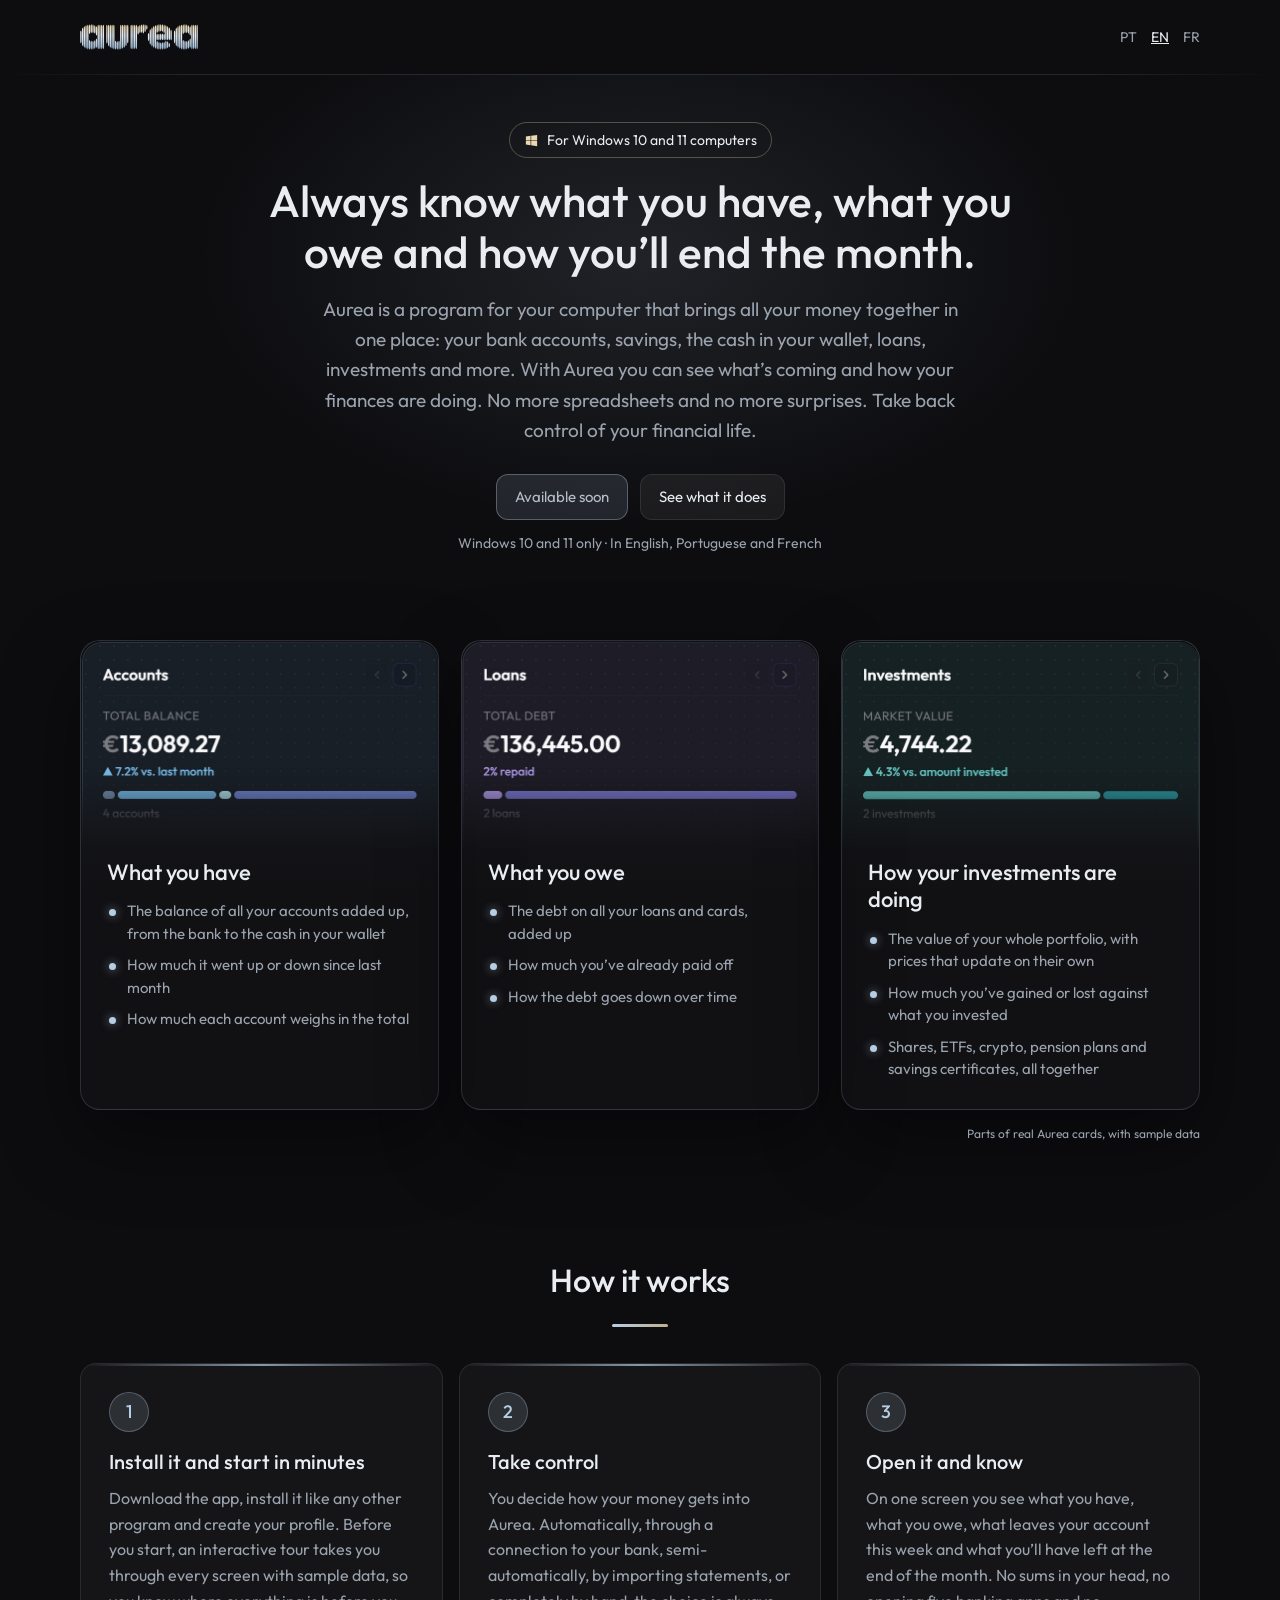
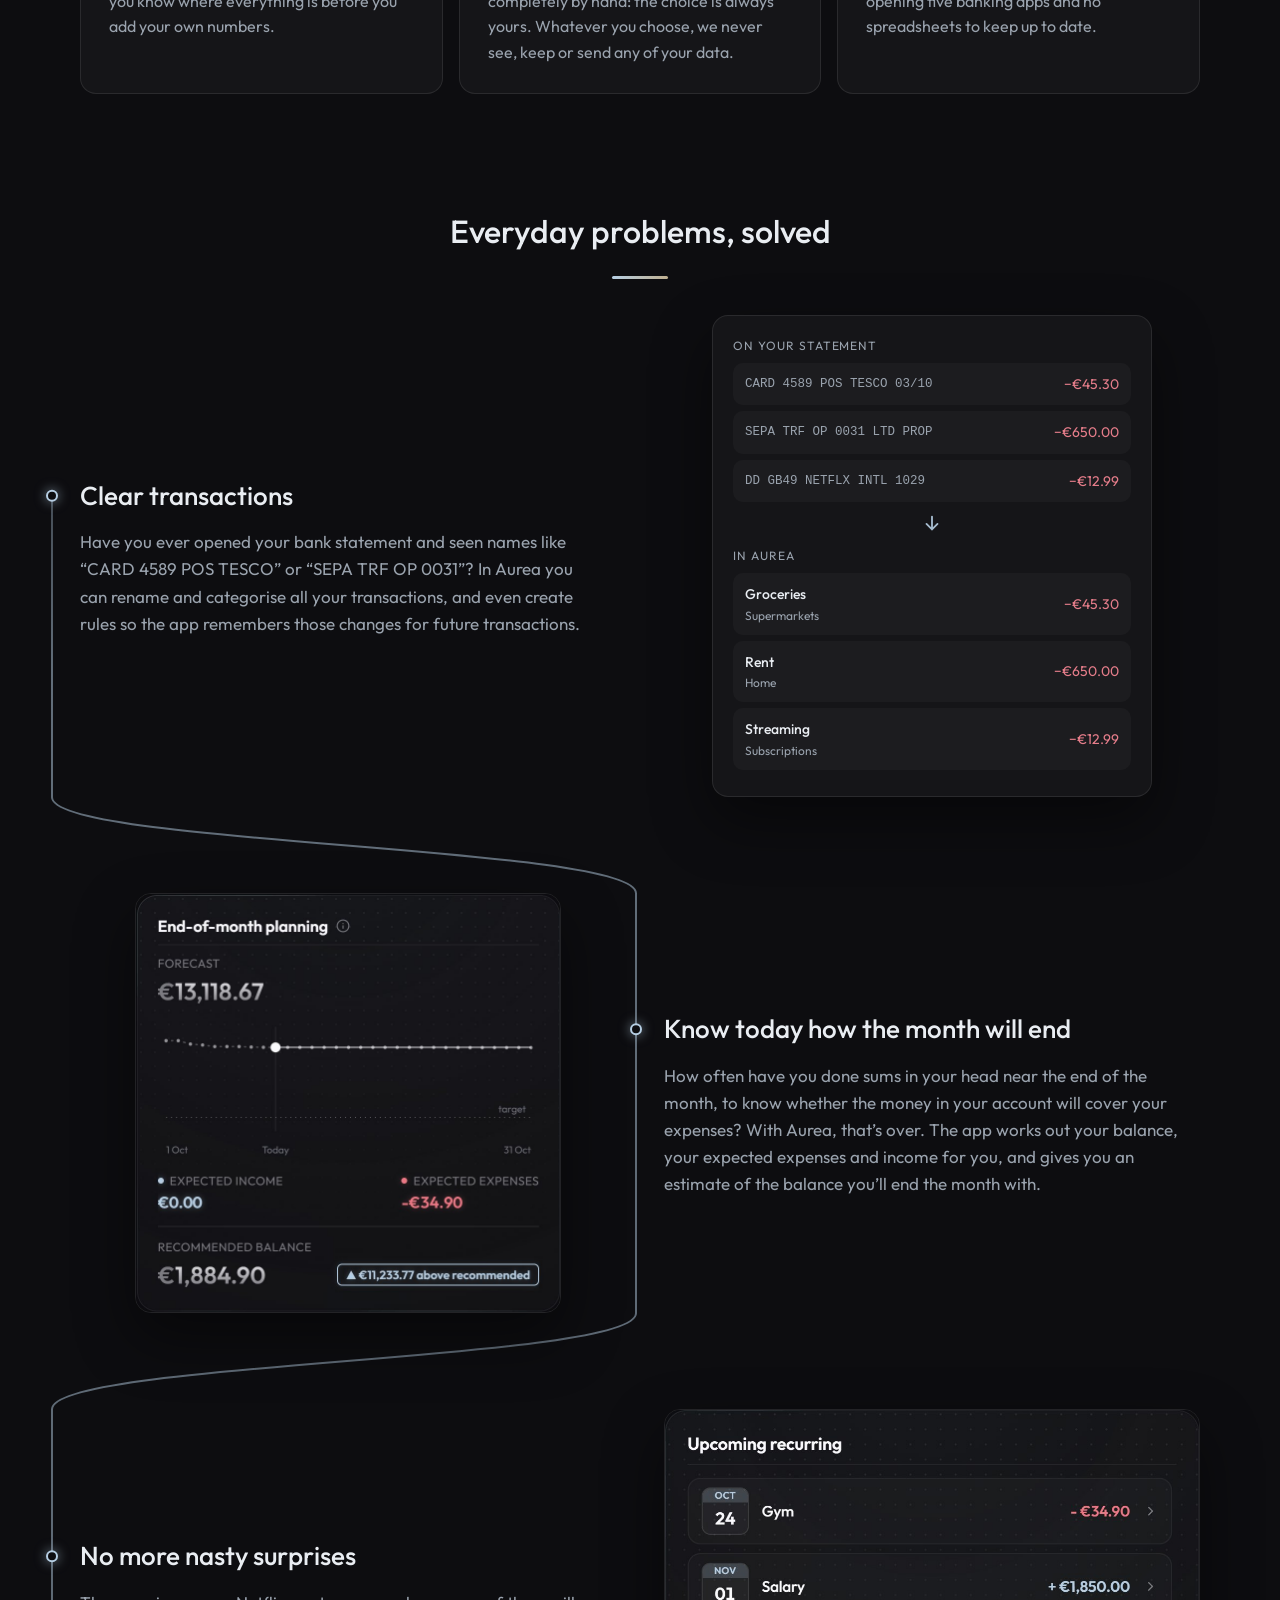
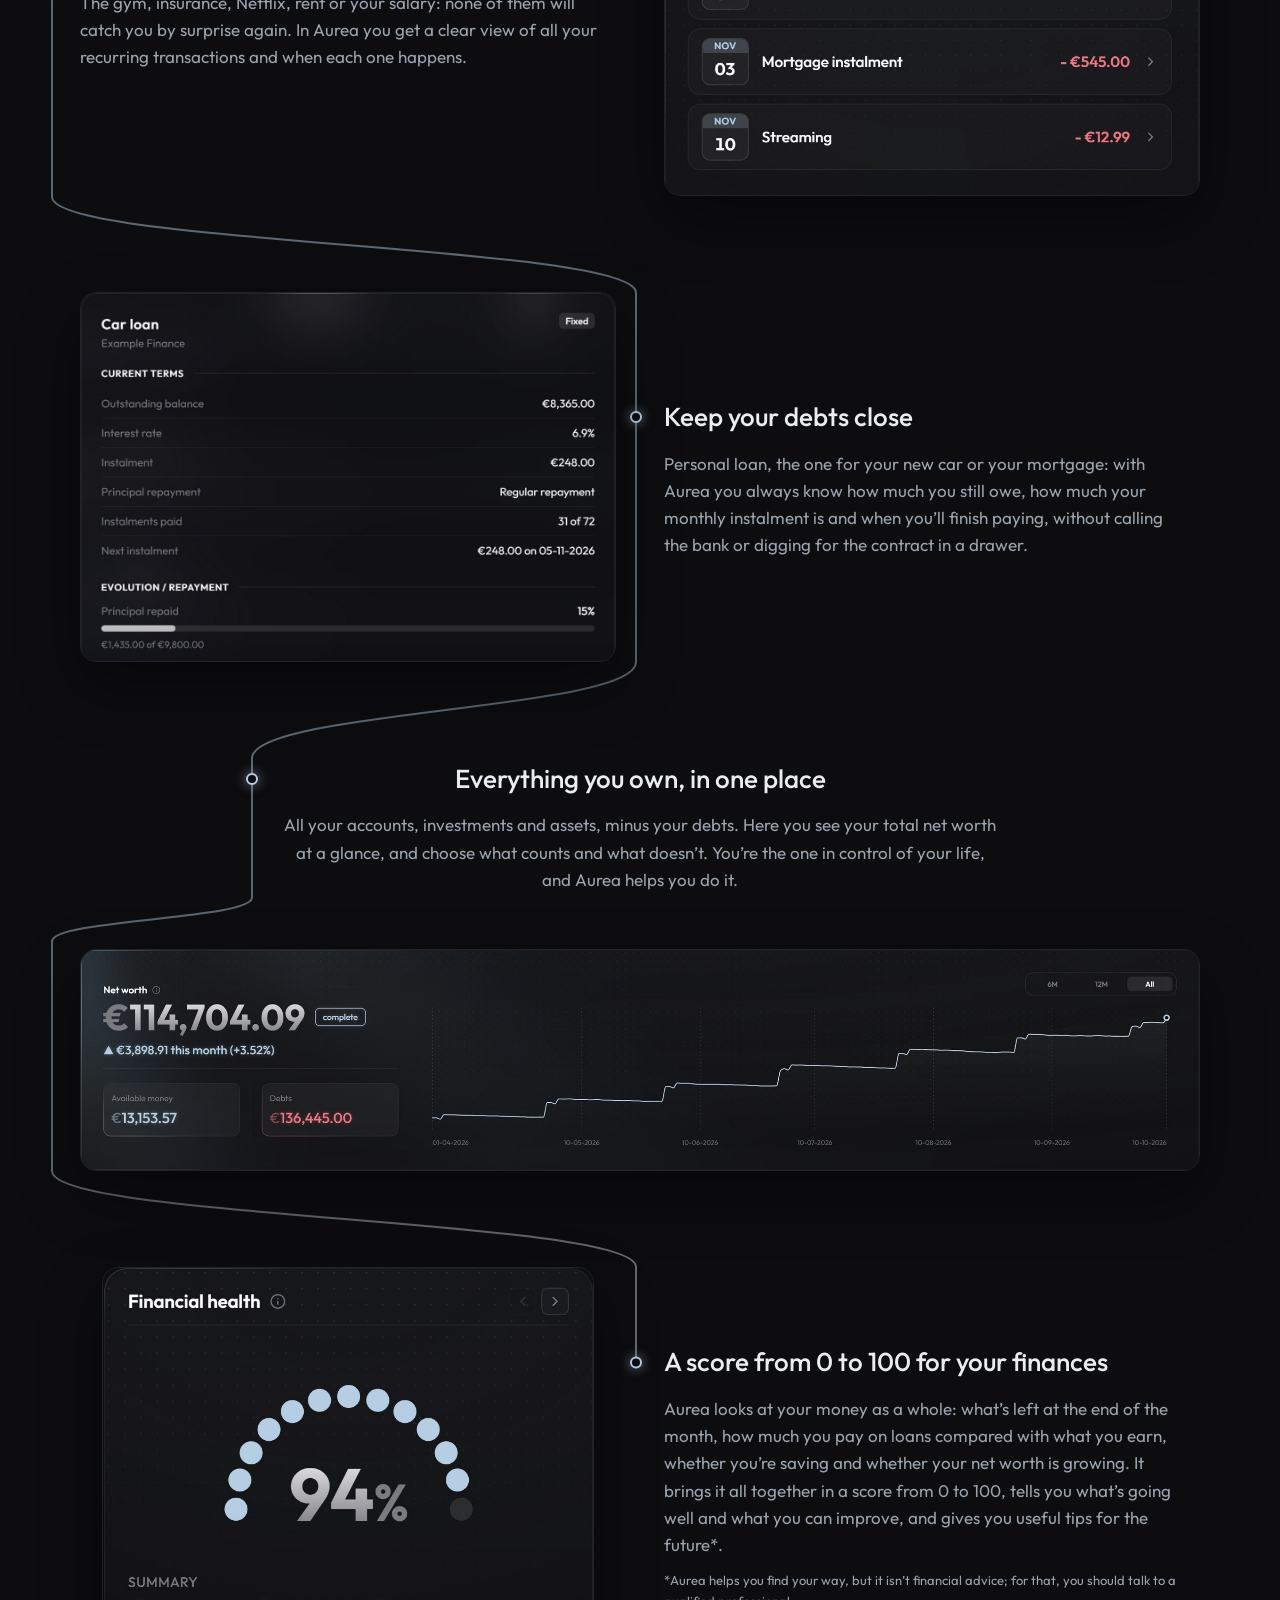
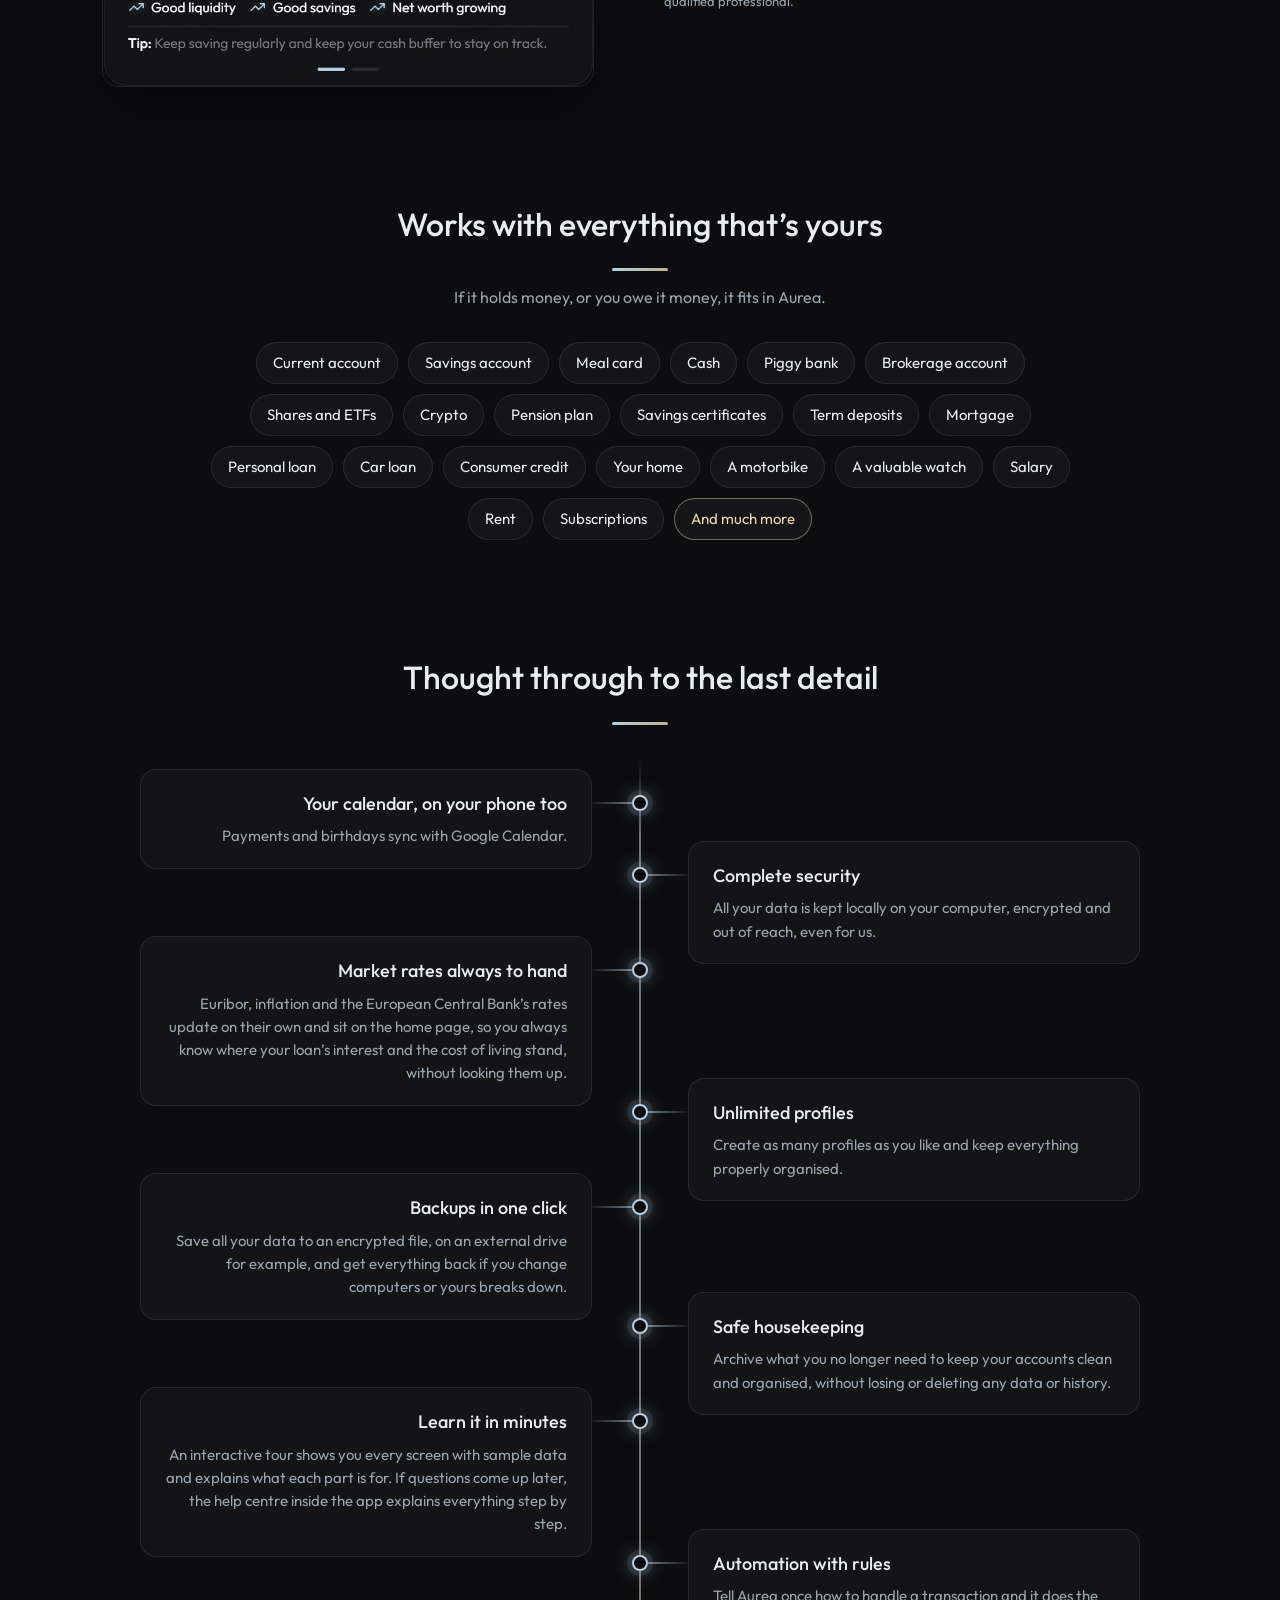
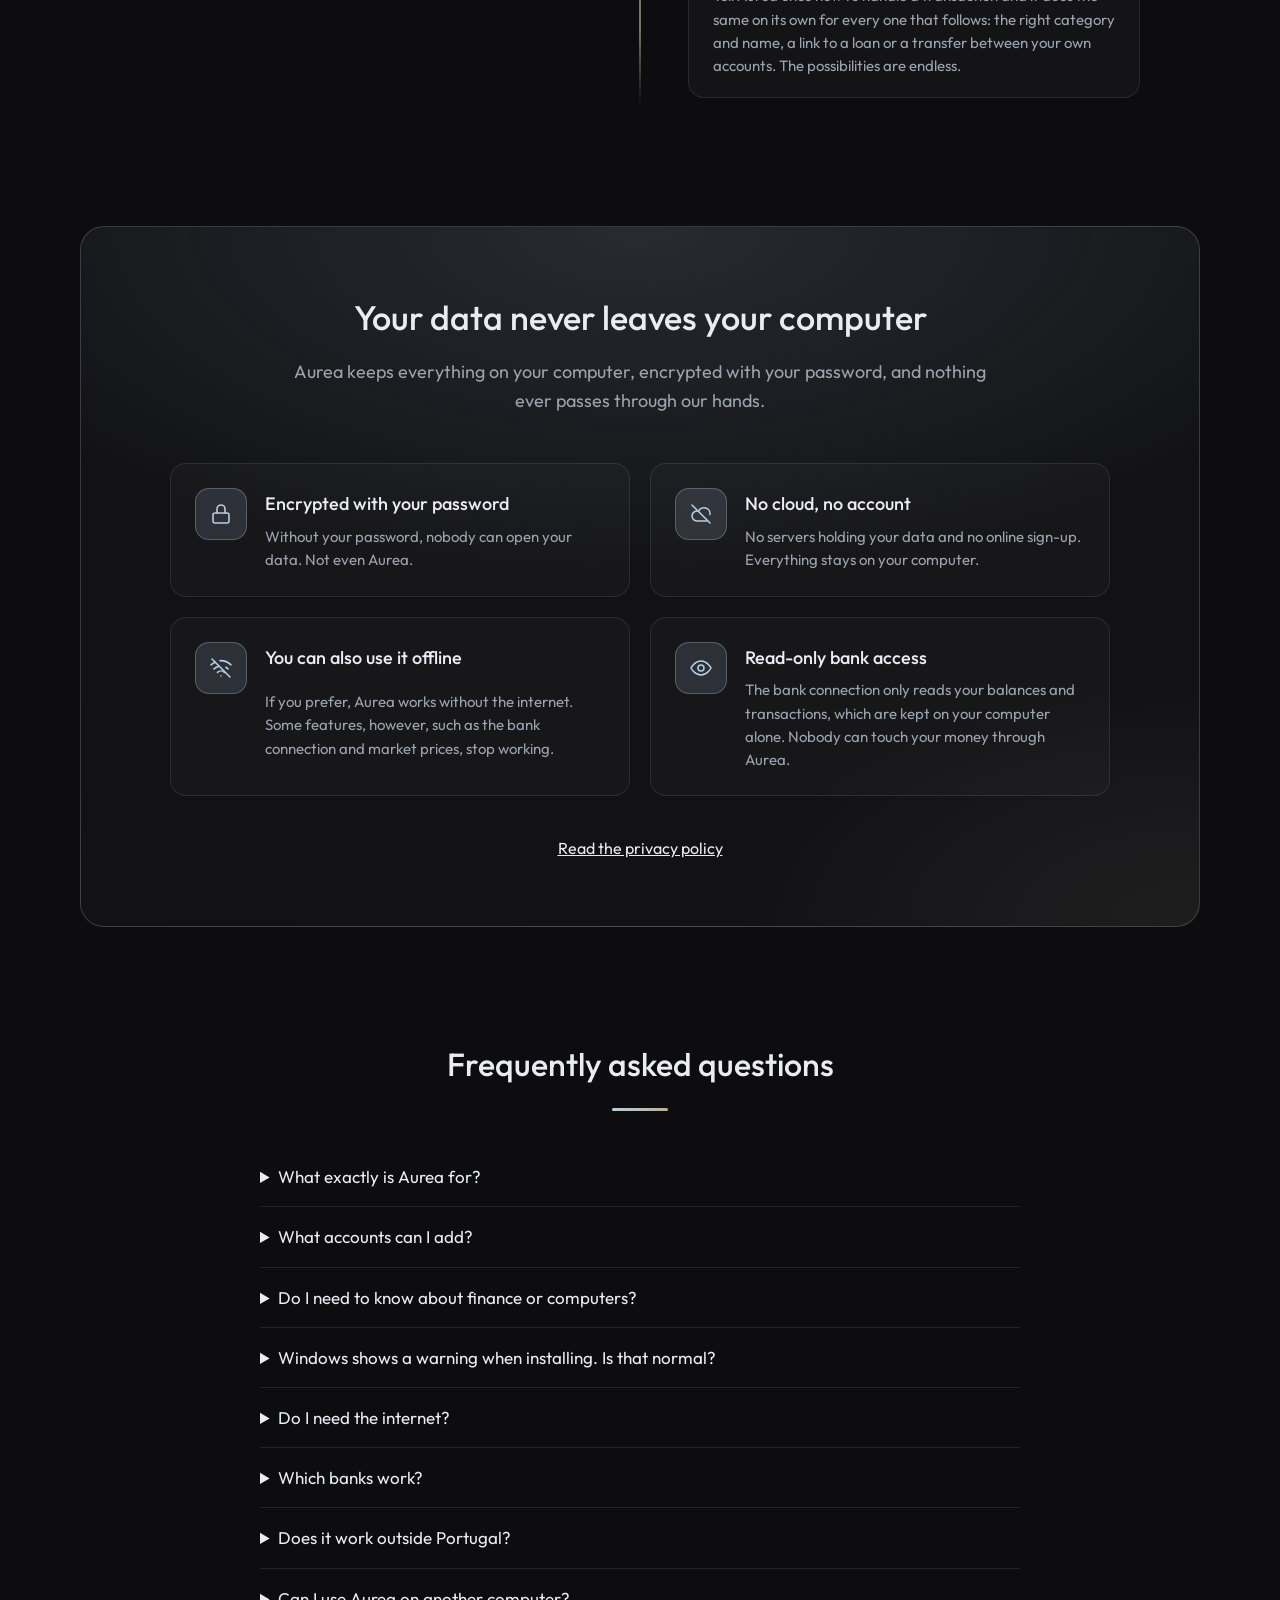
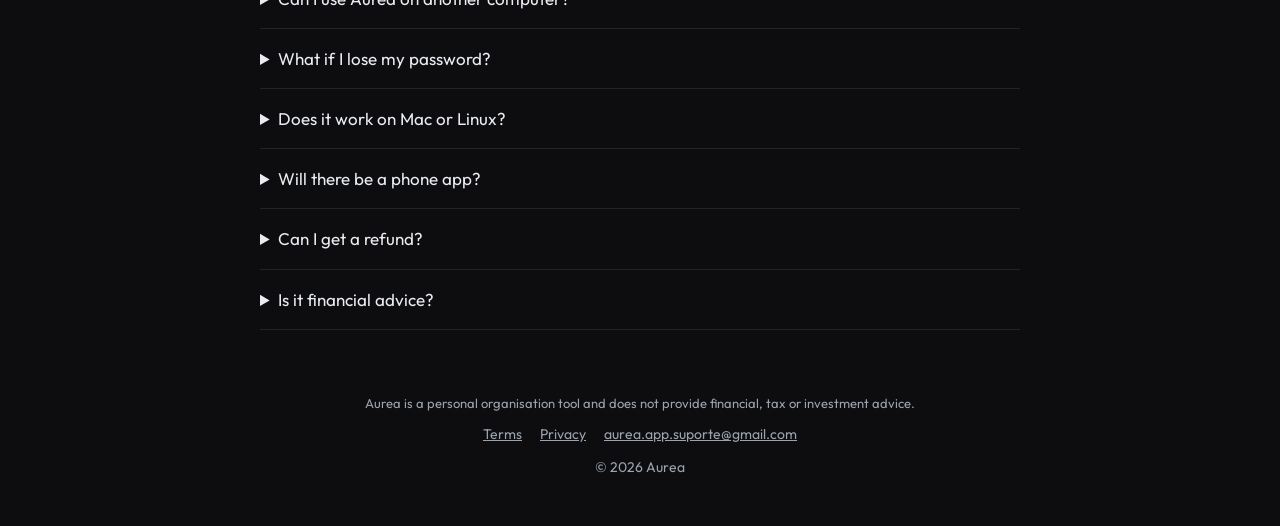
==== commit 2fba78dd: "Investimentos no topo, textos dos detalhes, linha curva nas funcionalidades e linha do cabeçalho" ====
--- a/index.html
+++ b/index.html
@@ -6,7 +6,7 @@
   <title>Aurea</title>
   <meta name="description" content="Aurea: all your personal finances in one place, on your computer. Private and encrypted.">
   <link rel="icon" href="assets/aurea.svg">
-  <link rel="stylesheet" href="assets/site.css?v=20261014e">
+  <link rel="stylesheet" href="assets/site.css?v=20261014h">
 </head>
 <body class="landing">
   <div class="landing-wrap" data-title-pt="Aurea · Finanças pessoais no teu computador" data-title-en="Aurea · Personal finance on your computer" data-title-fr="Aurea · Vos finances personnelles sur votre ordinateur">
@@ -34,7 +34,7 @@
       <div class="glance">
         <article class="glance-card glance-accounts"><div class="glance-shot"><img src="assets/hero/pt-accounts.jpg" alt="" loading="lazy"></div><div class="glance-body"><h3>Quanto tens</h3><ul><li>O saldo de todas as contas somado, do banco ao dinheiro da carteira</li><li>Quanto subiu ou desceu face ao mês anterior</li><li>Quanto pesa cada conta no total</li></ul></div></article>
         <article class="glance-card glance-credits"><div class="glance-shot"><img src="assets/hero/pt-credits.jpg" alt="" loading="lazy"></div><div class="glance-body"><h3>Quanto deves</h3><ul><li>A dívida de todos os créditos e cartões, somada</li><li>Quanto já amortizaste</li><li>Como a dívida desce ao longo do tempo</li></ul></div></article>
-        <article class="glance-card glance-planning"><div class="glance-shot"><img src="assets/hero/pt-planning.jpg" alt="" loading="lazy"></div><div class="glance-body"><h3>Com quanto chegas ao fim do mês</h3><ul><li>A previsão do saldo no último dia do mês</li><li>As receitas e despesas que ainda faltam</li><li>Se estás acima ou abaixo do saldo recomendado</li></ul></div></article>
+        <article class="glance-card glance-investments"><div class="glance-shot"><img src="assets/hero/pt-investments.jpg" alt="" loading="lazy"></div><div class="glance-body"><h3>Quanto rendem os teus investimentos</h3><ul><li>O valor de toda a carteira, com as cotações atualizadas sozinhas</li><li>Quanto ganhaste ou perdeste face ao que investiste</li><li>Ações, ETF, criptomoedas, PPR e certificados de aforro, tudo junto</li></ul></div></article>
       </div>
       <p class="glance-note">Partes de cartões reais da Aurea, com dados de exemplo</p>
 
@@ -86,17 +86,17 @@
       <ol class="timeline">
         <li><div class="tl-card"><h3>O teu calendário, também no telemóvel</h3><p>Pagamentos e aniversários sincronizam com o Google Calendar.</p></div></li>
         <li><div class="tl-card"><h3>Segurança total</h3><p>Todos os teus dados são guardados localmente no teu computador, encriptados e inacessíveis até para nós.</p></div></li>
-        <li><div class="tl-card"><h3>Euribor e inflação à vista</h3><p>Sem andares à procura delas.</p></div></li>
+        <li><div class="tl-card"><h3>As taxas do mercado sempre à mão</h3><p>A Euribor, a inflação e as taxas do Banco Central Europeu atualizam-se sozinhas e ficam na página inicial, para saberes sempre como andam os juros do teu crédito e o custo de vida, sem as ires procurar.</p></div></li>
         <li><div class="tl-card"><h3>Perfis ilimitados</h3><p>Cria quantos perfis quiseres e mantém tudo devidamente organizado.</p></div></li>
-        <li><div class="tl-card"><h3>Cópias de segurança</h3><p>Num clique, sempre que quiseres.</p></div></li>
+        <li><div class="tl-card"><h3>Cópias de segurança num clique</h3><p>Guarda todos os teus dados num ficheiro encriptado, por exemplo num disco externo, e recupera tudo se mudares de computador ou se o teu avariar.</p></div></li>
         <li><div class="tl-card"><h3>Housekeeping de forma segura</h3><p>Arquiva o que já não precisas, para manteres as tuas contas limpas e organizadas, sem teres de perder ou apagar dados nem históricos.</p></div></li>
-        <li><div class="tl-card"><h3>Aprendes em minutos</h3><p>Com o tutorial interativo e a ajuda.</p></div></li>
-        <li><div class="tl-card"><h3>Automatismos com regras</h3><p>Diz uma vez à Aurea como tratar um movimento e ela faz o mesmo sozinha a todos os seguintes: dá-lhe a categoria e o nome certos, liga-o a um crédito ou marca-o como transferência entre contas tuas.</p></div></li>
+        <li><div class="tl-card"><h3>Aprendes em minutos</h3><p>Um tutorial interativo mostra-te cada ecrã com dados de exemplo e explica para que serve cada parte. Se mais tarde tiveres dúvidas, a ajuda dentro da app explica tudo passo a passo.</p></div></li>
+        <li><div class="tl-card"><h3>Automatismos com regras</h3><p>Diz uma vez à Aurea como tratar um movimento e ela faz o mesmo sozinha a todos os seguintes: dá-lhe a categoria e o nome certos, liga-o a um crédito ou marca-o como transferência entre contas tuas. As possibilidades são imensas.</p></div></li>
       </ol>
 
       <div class="privacy-band">
         <h2>Os teus dados não saem do teu computador</h2>
-        <p class="privacy-lead">Nós não queremos saber nada sobre o teu dinheiro. Por isso a Aurea guarda tudo no teu computador, encriptado com a tua password, e nada passa pelas nossas mãos.</p>
+        <p class="privacy-lead">A Aurea guarda tudo no teu computador, encriptado com a tua password, e nada passa pelas nossas mãos.</p>
         <div class="privacy-points">
           <div class="privacy-point"><svg viewBox="0 0 24 24" aria-hidden="true"><rect x="4" y="11" width="16" height="10" rx="2"/><path d="M8 11V7a4 4 0 0 1 8 0v4"/></svg><h3>Encriptados com a tua password</h3><p>Sem a password, ninguém abre os teus dados. Nem a Aurea.</p></div>
           <div class="privacy-point"><svg viewBox="0 0 24 24" aria-hidden="true"><path d="M17.5 19H8a5 5 0 1 1 1.6-9.74A6 6 0 0 1 21 12.5"/><path d="M3 3l18 18"/></svg><h3>Sem nuvem e sem contas</h3><p>Não há servidores com os teus dados nem registo online. Está tudo no teu computador.</p></div>
@@ -139,7 +139,7 @@
       <div class="glance">
         <article class="glance-card glance-accounts"><div class="glance-shot"><img src="assets/hero/en-accounts.jpg" alt="" loading="lazy"></div><div class="glance-body"><h3>What you have</h3><ul><li>The balance of all your accounts added up, from the bank to the cash in your wallet</li><li>How much it went up or down since last month</li><li>How much each account weighs in the total</li></ul></div></article>
         <article class="glance-card glance-credits"><div class="glance-shot"><img src="assets/hero/en-credits.jpg" alt="" loading="lazy"></div><div class="glance-body"><h3>What you owe</h3><ul><li>The debt on all your loans and cards, added up</li><li>How much you’ve already paid off</li><li>How the debt goes down over time</li></ul></div></article>
-        <article class="glance-card glance-planning"><div class="glance-shot"><img src="assets/hero/en-planning.jpg" alt="" loading="lazy"></div><div class="glance-body"><h3>How you’ll end the month</h3><ul><li>The expected balance on the last day of the month</li><li>The income and expenses still to come</li><li>Whether you’re above or below the recommended balance</li></ul></div></article>
+        <article class="glance-card glance-investments"><div class="glance-shot"><img src="assets/hero/en-investments.jpg" alt="" loading="lazy"></div><div class="glance-body"><h3>How your investments are doing</h3><ul><li>The value of your whole portfolio, with prices that update on their own</li><li>How much you’ve gained or lost against what you invested</li><li>Shares, ETFs, crypto, pension plans and savings certificates, all together</li></ul></div></article>
       </div>
       <p class="glance-note">Parts of real Aurea cards, with sample data</p>
 
@@ -191,17 +191,17 @@
       <ol class="timeline">
         <li><div class="tl-card"><h3>Your calendar, on your phone too</h3><p>Payments and birthdays sync with Google Calendar.</p></div></li>
         <li><div class="tl-card"><h3>Complete security</h3><p>All your data is kept locally on your computer, encrypted and out of reach, even for us.</p></div></li>
-        <li><div class="tl-card"><h3>Euribor and inflation at a glance</h3><p>No need to look them up.</p></div></li>
+        <li><div class="tl-card"><h3>Market rates always to hand</h3><p>Euribor, inflation and the European Central Bank’s rates update on their own and sit on the home page, so you always know where your loan’s interest and the cost of living stand, without looking them up.</p></div></li>
         <li><div class="tl-card"><h3>Unlimited profiles</h3><p>Create as many profiles as you like and keep everything properly organised.</p></div></li>
-        <li><div class="tl-card"><h3>Backups</h3><p>In one click, whenever you like.</p></div></li>
+        <li><div class="tl-card"><h3>Backups in one click</h3><p>Save all your data to an encrypted file, on an external drive for example, and get everything back if you change computers or yours breaks down.</p></div></li>
         <li><div class="tl-card"><h3>Safe housekeeping</h3><p>Archive what you no longer need to keep your accounts clean and organised, without losing or deleting any data or history.</p></div></li>
-        <li><div class="tl-card"><h3>Learn it in minutes</h3><p>With the interactive tour and the help centre.</p></div></li>
-        <li><div class="tl-card"><h3>Automation with rules</h3><p>Tell Aurea once how to handle a transaction and it does the same on its own for every one that follows: the right category and name, a link to a loan or a transfer between your own accounts.</p></div></li>
+        <li><div class="tl-card"><h3>Learn it in minutes</h3><p>An interactive tour shows you every screen with sample data and explains what each part is for. If questions come up later, the help centre inside the app explains everything step by step.</p></div></li>
+        <li><div class="tl-card"><h3>Automation with rules</h3><p>Tell Aurea once how to handle a transaction and it does the same on its own for every one that follows: the right category and name, a link to a loan or a transfer between your own accounts. The possibilities are endless.</p></div></li>
       </ol>
 
       <div class="privacy-band">
         <h2>Your data never leaves your computer</h2>
-        <p class="privacy-lead">We don’t want to know anything about your money. That’s why Aurea keeps everything on your computer, encrypted with your password, and nothing ever passes through our hands.</p>
+        <p class="privacy-lead">Aurea keeps everything on your computer, encrypted with your password, and nothing ever passes through our hands.</p>
         <div class="privacy-points">
           <div class="privacy-point"><svg viewBox="0 0 24 24" aria-hidden="true"><rect x="4" y="11" width="16" height="10" rx="2"/><path d="M8 11V7a4 4 0 0 1 8 0v4"/></svg><h3>Encrypted with your password</h3><p>Without your password, nobody can open your data. Not even Aurea.</p></div>
           <div class="privacy-point"><svg viewBox="0 0 24 24" aria-hidden="true"><path d="M17.5 19H8a5 5 0 1 1 1.6-9.74A6 6 0 0 1 21 12.5"/><path d="M3 3l18 18"/></svg><h3>No cloud, no account</h3><p>No servers holding your data and no online sign-up. Everything stays on your computer.</p></div>
@@ -244,7 +244,7 @@
       <div class="glance">
         <article class="glance-card glance-accounts"><div class="glance-shot"><img src="assets/hero/fr-accounts.jpg" alt="" loading="lazy"></div><div class="glance-body"><h3>Ce que vous avez</h3><ul><li>Le solde de tous vos comptes additionné, de la banque à l’argent de votre portefeuille</li><li>Sa hausse ou sa baisse par rapport au mois dernier</li><li>Le poids de chaque compte dans le total</li></ul></div></article>
         <article class="glance-card glance-credits"><div class="glance-shot"><img src="assets/hero/fr-credits.jpg" alt="" loading="lazy"></div><div class="glance-body"><h3>Ce que vous devez</h3><ul><li>La dette de tous vos crédits et cartes, additionnée</li><li>Ce que vous avez déjà remboursé</li><li>La baisse de la dette au fil du temps</li></ul></div></article>
-        <article class="glance-card glance-planning"><div class="glance-shot"><img src="assets/hero/fr-planning.jpg" alt="" loading="lazy"></div><div class="glance-body"><h3>Comment vous finirez le mois</h3><ul><li>Le solde prévu le dernier jour du mois</li><li>Les revenus et dépenses encore à venir</li><li>Si vous êtes au-dessus ou en dessous du solde recommandé</li></ul></div></article>
+        <article class="glance-card glance-investments"><div class="glance-shot"><img src="assets/hero/fr-investments.jpg" alt="" loading="lazy"></div><div class="glance-body"><h3>Ce que rapportent vos placements</h3><ul><li>La valeur de tout votre portefeuille, avec des cours mis à jour tout seuls</li><li>Ce que vous avez gagné ou perdu par rapport à votre investissement</li><li>Actions, ETF, cryptomonnaies, épargne retraite et bons d’épargne, tout ensemble</li></ul></div></article>
       </div>
       <p class="glance-note">Extraits de vraies cartes d’Aurea, avec des données d’exemple</p>
 
@@ -296,17 +296,17 @@
       <ol class="timeline">
         <li><div class="tl-card"><h3>Votre agenda, aussi sur le téléphone</h3><p>Paiements et anniversaires se synchronisent avec Google Agenda.</p></div></li>
         <li><div class="tl-card"><h3>Sécurité totale</h3><p>Toutes vos données sont gardées localement sur votre ordinateur, chiffrées et inaccessibles, même pour nous.</p></div></li>
-        <li><div class="tl-card"><h3>Euribor et inflation sous les yeux</h3><p>Sans devoir les chercher.</p></div></li>
+        <li><div class="tl-card"><h3>Les taux du marché toujours sous la main</h3><p>L’Euribor, l’inflation et les taux de la Banque centrale européenne se mettent à jour tout seuls et restent sur la page d’accueil, pour savoir à tout moment où en sont les intérêts de votre crédit et le coût de la vie, sans les chercher.</p></div></li>
         <li><div class="tl-card"><h3>Profils illimités</h3><p>Créez autant de profils que vous voulez et gardez tout bien organisé.</p></div></li>
-        <li><div class="tl-card"><h3>Sauvegardes</h3><p>En un clic, quand vous voulez.</p></div></li>
+        <li><div class="tl-card"><h3>Des sauvegardes en un clic</h3><p>Enregistrez toutes vos données dans un fichier chiffré, par exemple sur un disque externe, et récupérez tout si vous changez d’ordinateur ou si le vôtre tombe en panne.</p></div></li>
         <li><div class="tl-card"><h3>Un rangement en toute sécurité</h3><p>Archivez ce dont vous n’avez plus besoin pour garder vos comptes propres et organisés, sans perdre ni supprimer de données ou d’historique.</p></div></li>
-        <li><div class="tl-card"><h3>Prise en main en quelques minutes</h3><p>Avec le tutoriel interactif et l’aide.</p></div></li>
-        <li><div class="tl-card"><h3>Des automatismes avec les règles</h3><p>Indiquez une fois à Aurea comment traiter une opération et elle fait de même toute seule pour toutes les suivantes : la bonne catégorie et le bon nom, le lien avec un crédit ou un virement entre vos propres comptes.</p></div></li>
+        <li><div class="tl-card"><h3>Prise en main en quelques minutes</h3><p>Un tutoriel interactif vous montre chaque écran avec des données d’exemple et explique à quoi sert chaque partie. Si des questions se posent plus tard, l’aide intégrée explique tout pas à pas.</p></div></li>
+        <li><div class="tl-card"><h3>Des automatismes avec les règles</h3><p>Indiquez une fois à Aurea comment traiter une opération et elle fait de même toute seule pour toutes les suivantes : la bonne catégorie et le bon nom, le lien avec un crédit ou un virement entre vos propres comptes. Les possibilités sont infinies.</p></div></li>
       </ol>
 
       <div class="privacy-band">
         <h2>Vos données ne quittent jamais votre ordinateur</h2>
-        <p class="privacy-lead">Nous ne voulons rien savoir de votre argent. C’est pourquoi Aurea garde tout sur votre ordinateur, chiffré avec votre mot de passe, et rien ne passe jamais entre nos mains.</p>
+        <p class="privacy-lead">Aurea garde tout sur votre ordinateur, chiffré avec votre mot de passe, et rien ne passe jamais entre nos mains.</p>
         <div class="privacy-points">
           <div class="privacy-point"><svg viewBox="0 0 24 24" aria-hidden="true"><rect x="4" y="11" width="16" height="10" rx="2"/><path d="M8 11V7a4 4 0 0 1 8 0v4"/></svg><h3>Chiffrées avec votre mot de passe</h3><p>Sans votre mot de passe, personne ne peut ouvrir vos données. Pas même Aurea.</p></div>
           <div class="privacy-point"><svg viewBox="0 0 24 24" aria-hidden="true"><path d="M17.5 19H8a5 5 0 1 1 1.6-9.74A6 6 0 0 1 21 12.5"/><path d="M3 3l18 18"/></svg><h3>Ni cloud ni compte</h3><p>Aucun serveur ne garde vos données et aucune inscription en ligne. Tout reste sur votre ordinateur.</p></div>
@@ -344,6 +344,6 @@
       <span>© 2026 Aurea</span>
     </footer>
   </div>
-  <script src="assets/site.js?v=20261014e"></script>
+  <script src="assets/site.js?v=20261014h"></script>
 </body>
 </html>
--- a/assets/site.css
+++ b/assets/site.css
@@ -293,3 +293,12 @@
 .section-title::after { content: ''; display: block; width: 56px; height: 3px; margin: 18px auto 0; border-radius: 3px; background: linear-gradient(90deg, var(--accent), rgba(var(--gold-rgb), 0.8)); }
 .button.primary { color: #dfeaf4; }
 .step .num { border: 1px solid rgba(var(--blue-rgb), 0.3); }
+/* The curve that links the feature headings. */
+.show { position: relative; }
+.show-curve { position: absolute; left: 0; top: 0; pointer-events: none; overflow: visible; z-index: 0; }
+.show-row { position: relative; z-index: 1; }
+.show-curve-dot { fill: var(--bg); stroke: var(--accent); stroke-width: 2; filter: drop-shadow(0 0 6px rgba(182, 206, 227, 0.6)); }
+/* A thin line under the header, across the whole window. */
+body.landing { position: relative; }
+body.landing::before { content: ''; position: absolute; top: 74px; left: 0; right: 0; height: 1px; background: linear-gradient(90deg, transparent, rgba(255, 255, 255, 0.10) 15%, rgba(255, 255, 255, 0.10) 85%, transparent); pointer-events: none; }
+.show-row.wide { gap: 56px; }
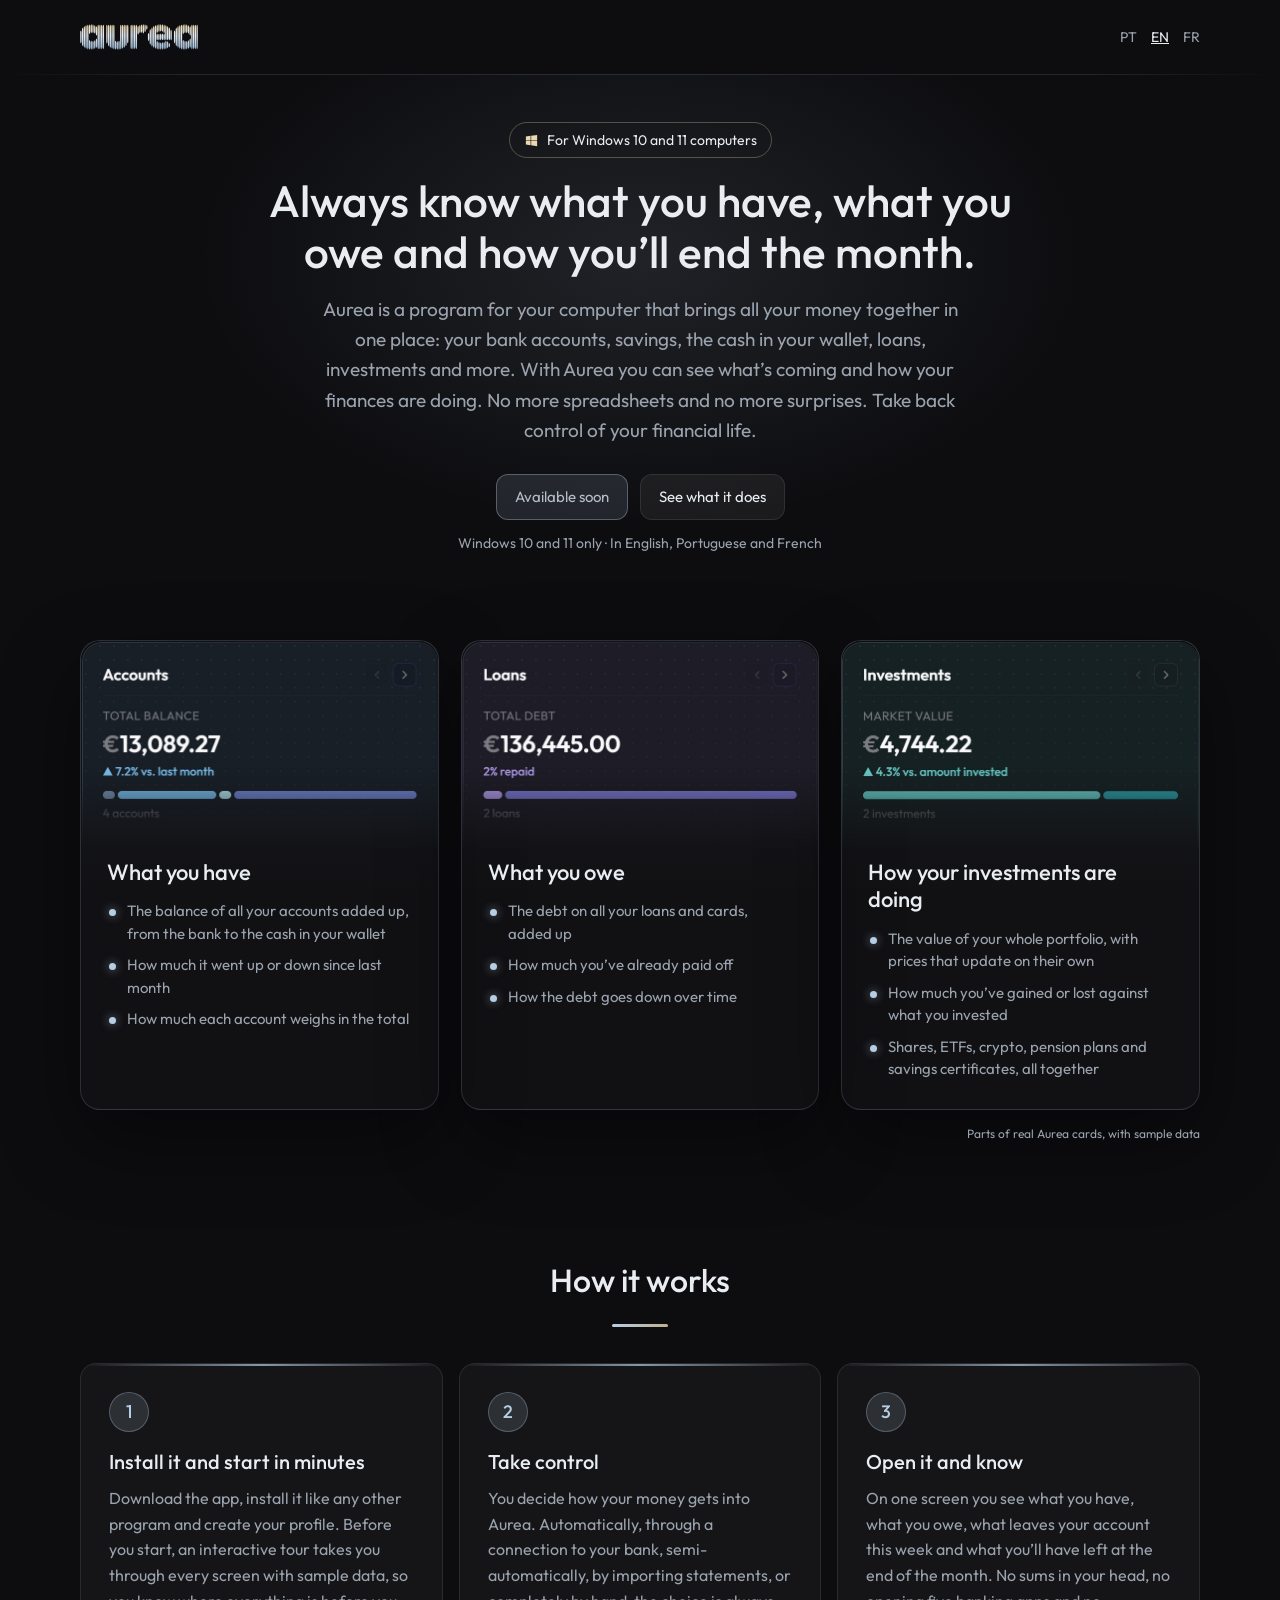
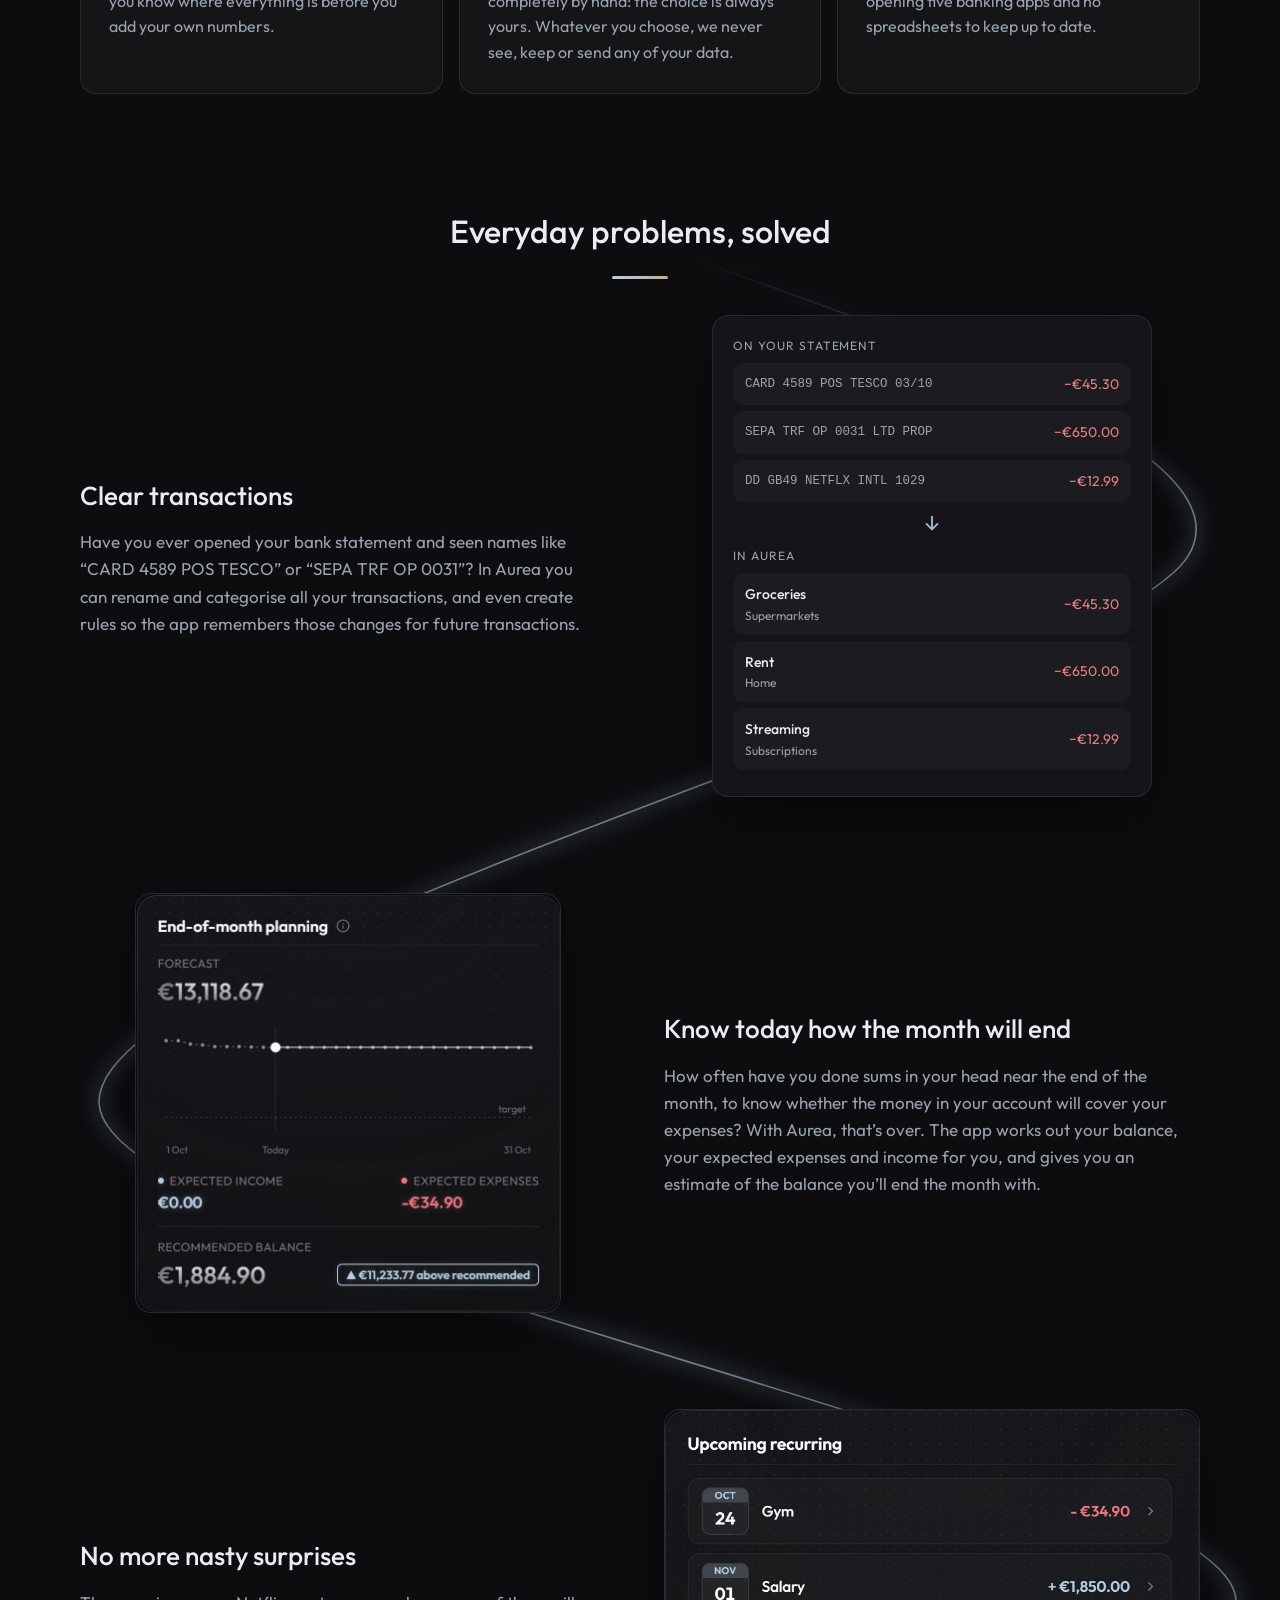
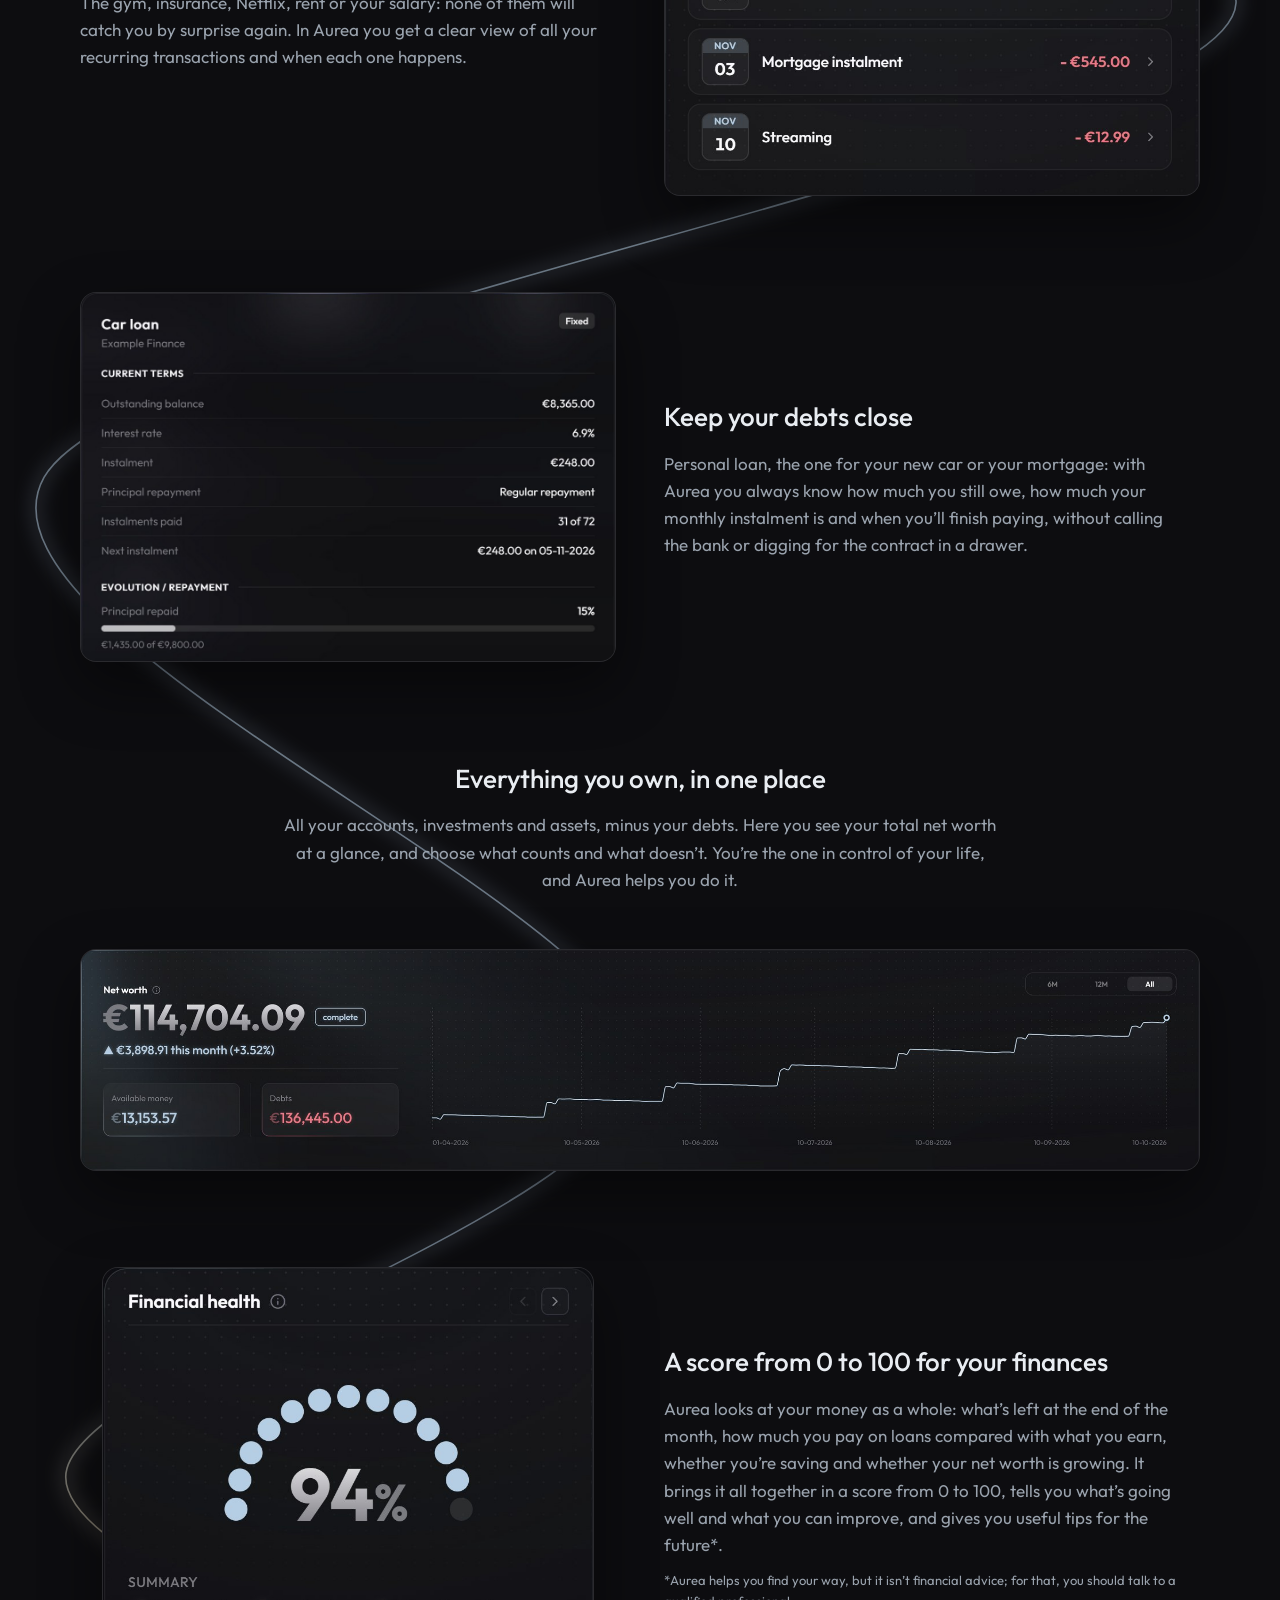
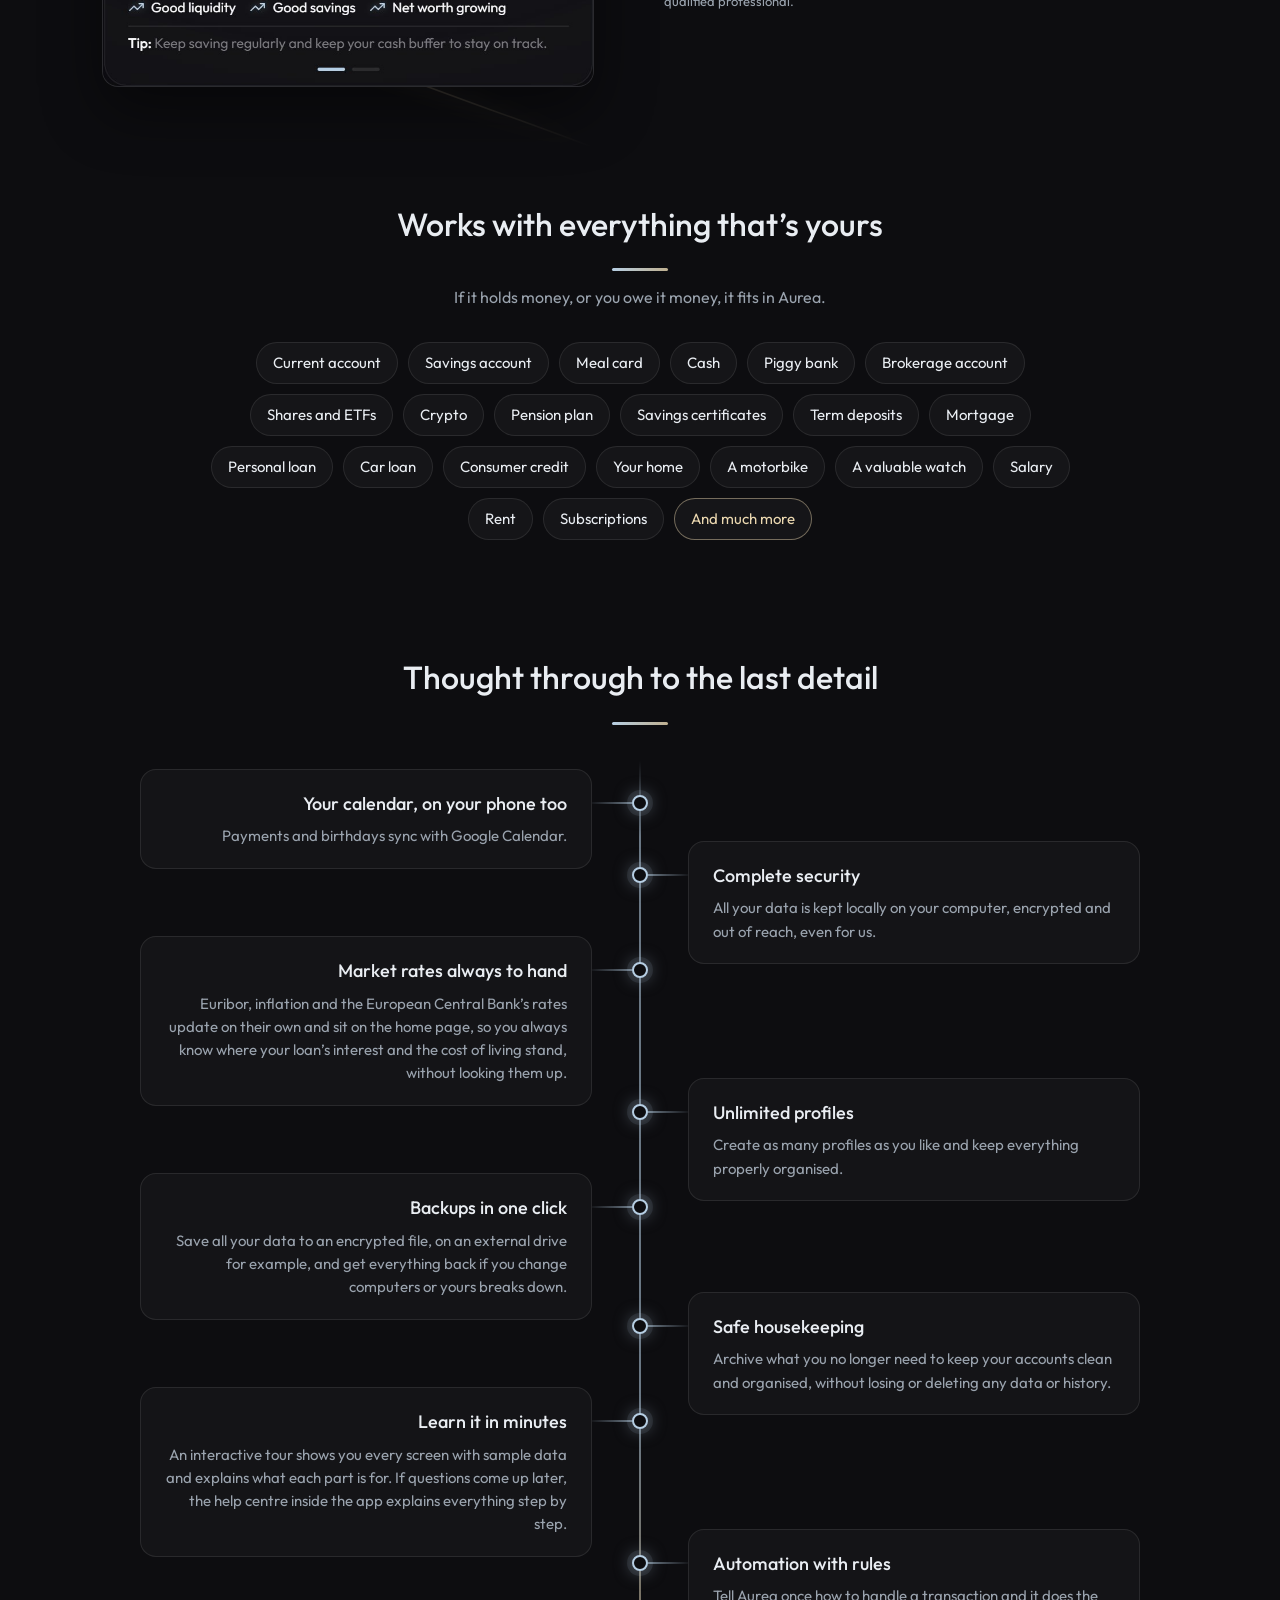
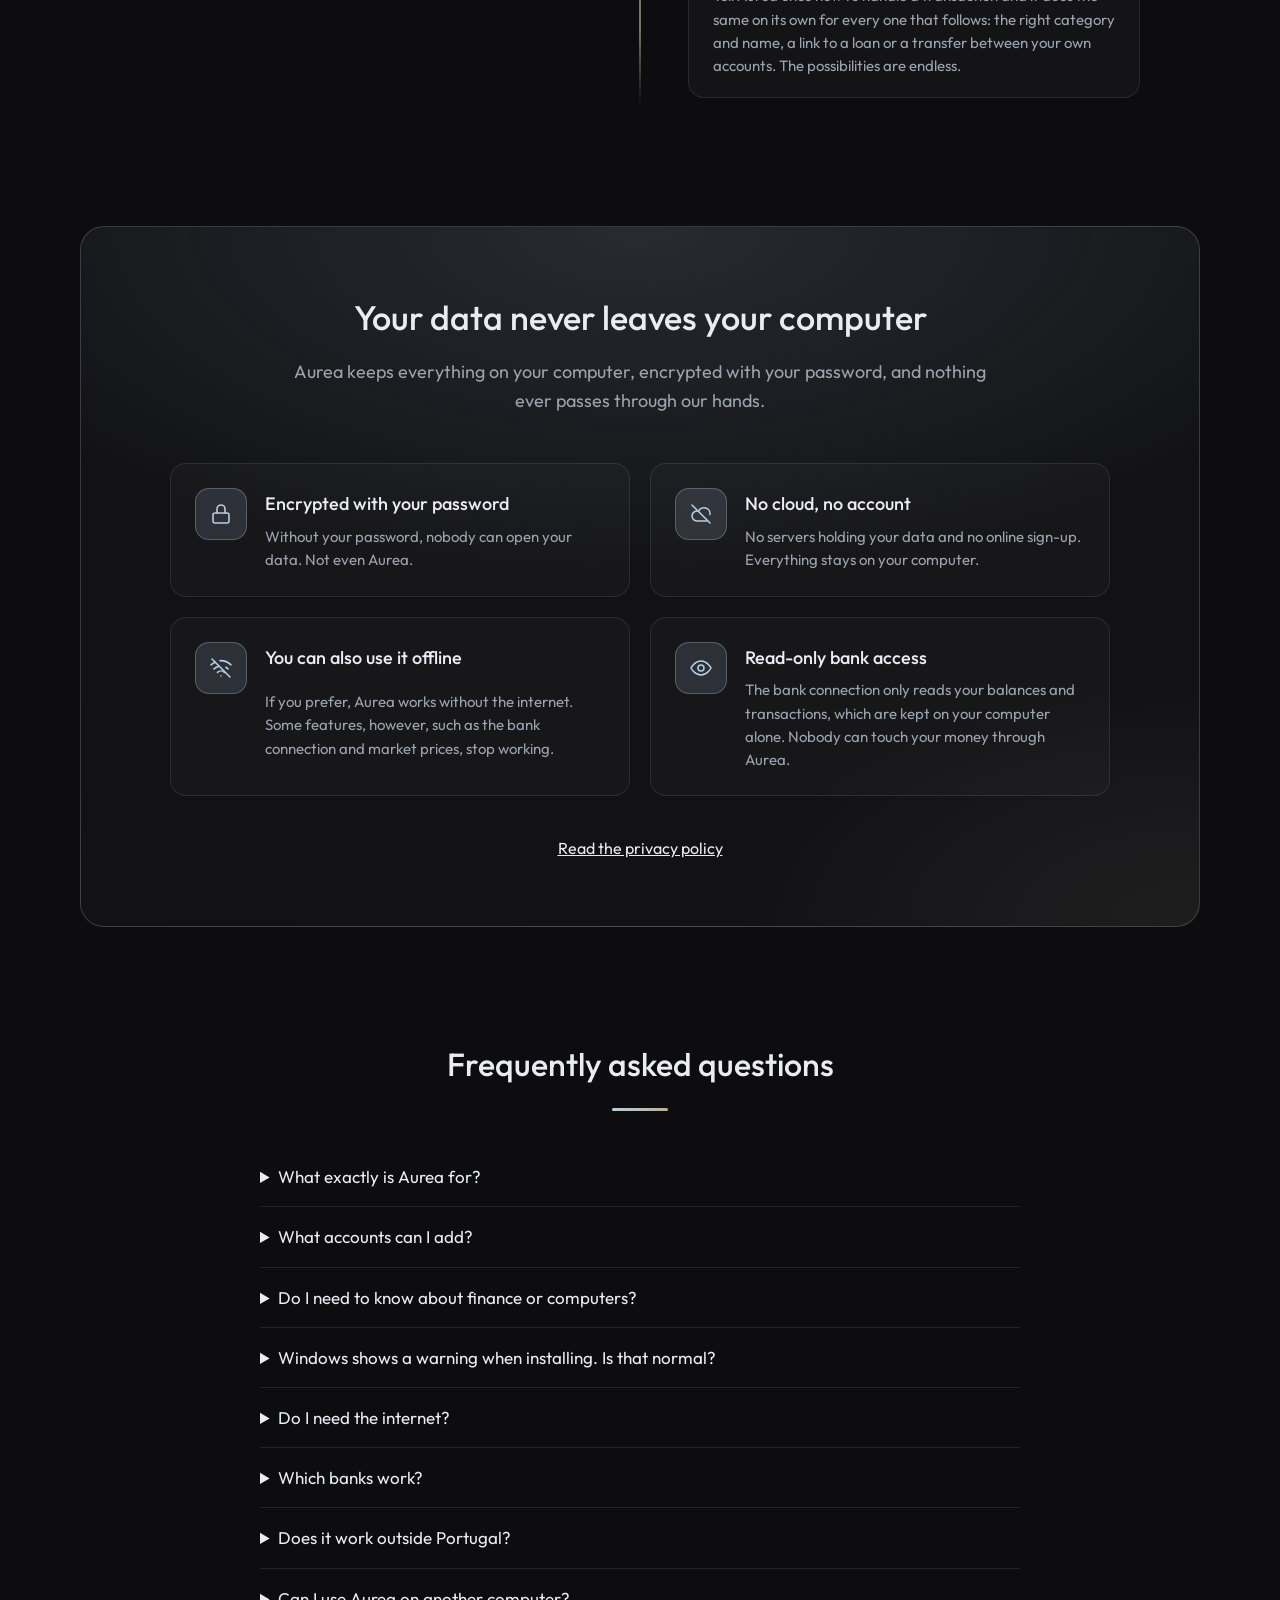
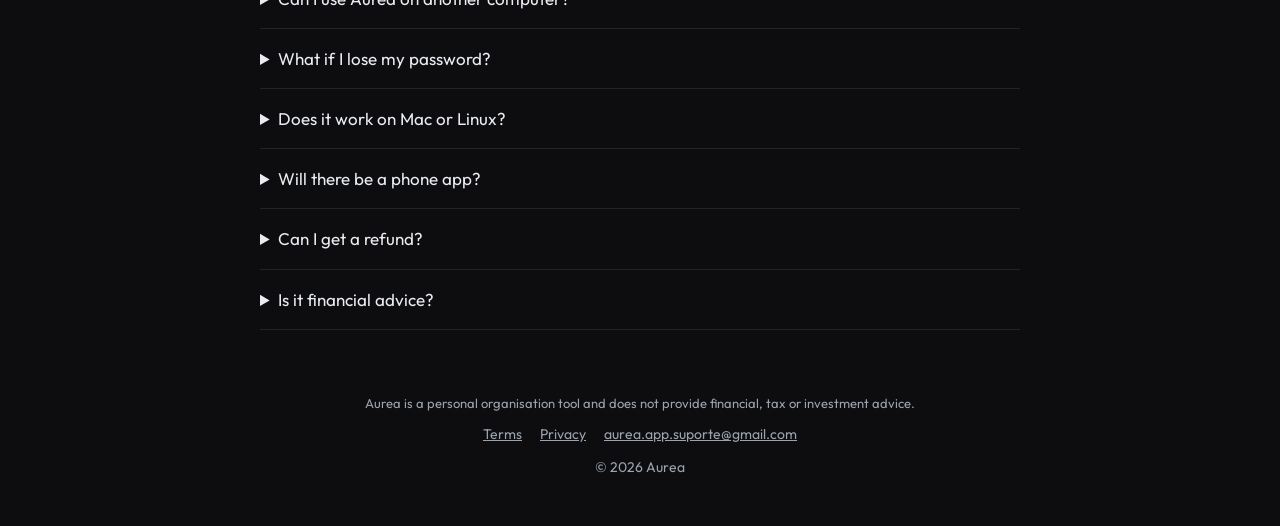
==== commit 9ed554b9: "Linha de fundo em onda nas funcionalidades" ====
--- a/index.html
+++ b/index.html
@@ -6,7 +6,7 @@
   <title>Aurea</title>
   <meta name="description" content="Aurea: all your personal finances in one place, on your computer. Private and encrypted.">
   <link rel="icon" href="assets/aurea.svg">
-  <link rel="stylesheet" href="assets/site.css?v=20261014h">
+  <link rel="stylesheet" href="assets/site.css?v=20261014j">
 </head>
 <body class="landing">
   <div class="landing-wrap" data-title-pt="Aurea · Finanças pessoais no teu computador" data-title-en="Aurea · Personal finance on your computer" data-title-fr="Aurea · Vos finances personnelles sur votre ordinateur">
@@ -344,6 +344,6 @@
       <span>© 2026 Aurea</span>
     </footer>
   </div>
-  <script src="assets/site.js?v=20261014h"></script>
+  <script src="assets/site.js?v=20261014j"></script>
 </body>
 </html>
--- a/assets/site.css
+++ b/assets/site.css
@@ -302,3 +302,8 @@
 body.landing { position: relative; }
 body.landing::before { content: ''; position: absolute; top: 74px; left: 0; right: 0; height: 1px; background: linear-gradient(90deg, transparent, rgba(255, 255, 255, 0.10) 15%, rgba(255, 255, 255, 0.10) 85%, transparent); pointer-events: none; }
 .show-row.wide { gap: 56px; }
+/* The background line passes behind the pictures, so they need a solid fill. */
+.show-curve { overflow: visible; }
+.show-curve-dot { display: none; }
+.before-after { background: #151519; }
+.show-shot { background: #151519; }
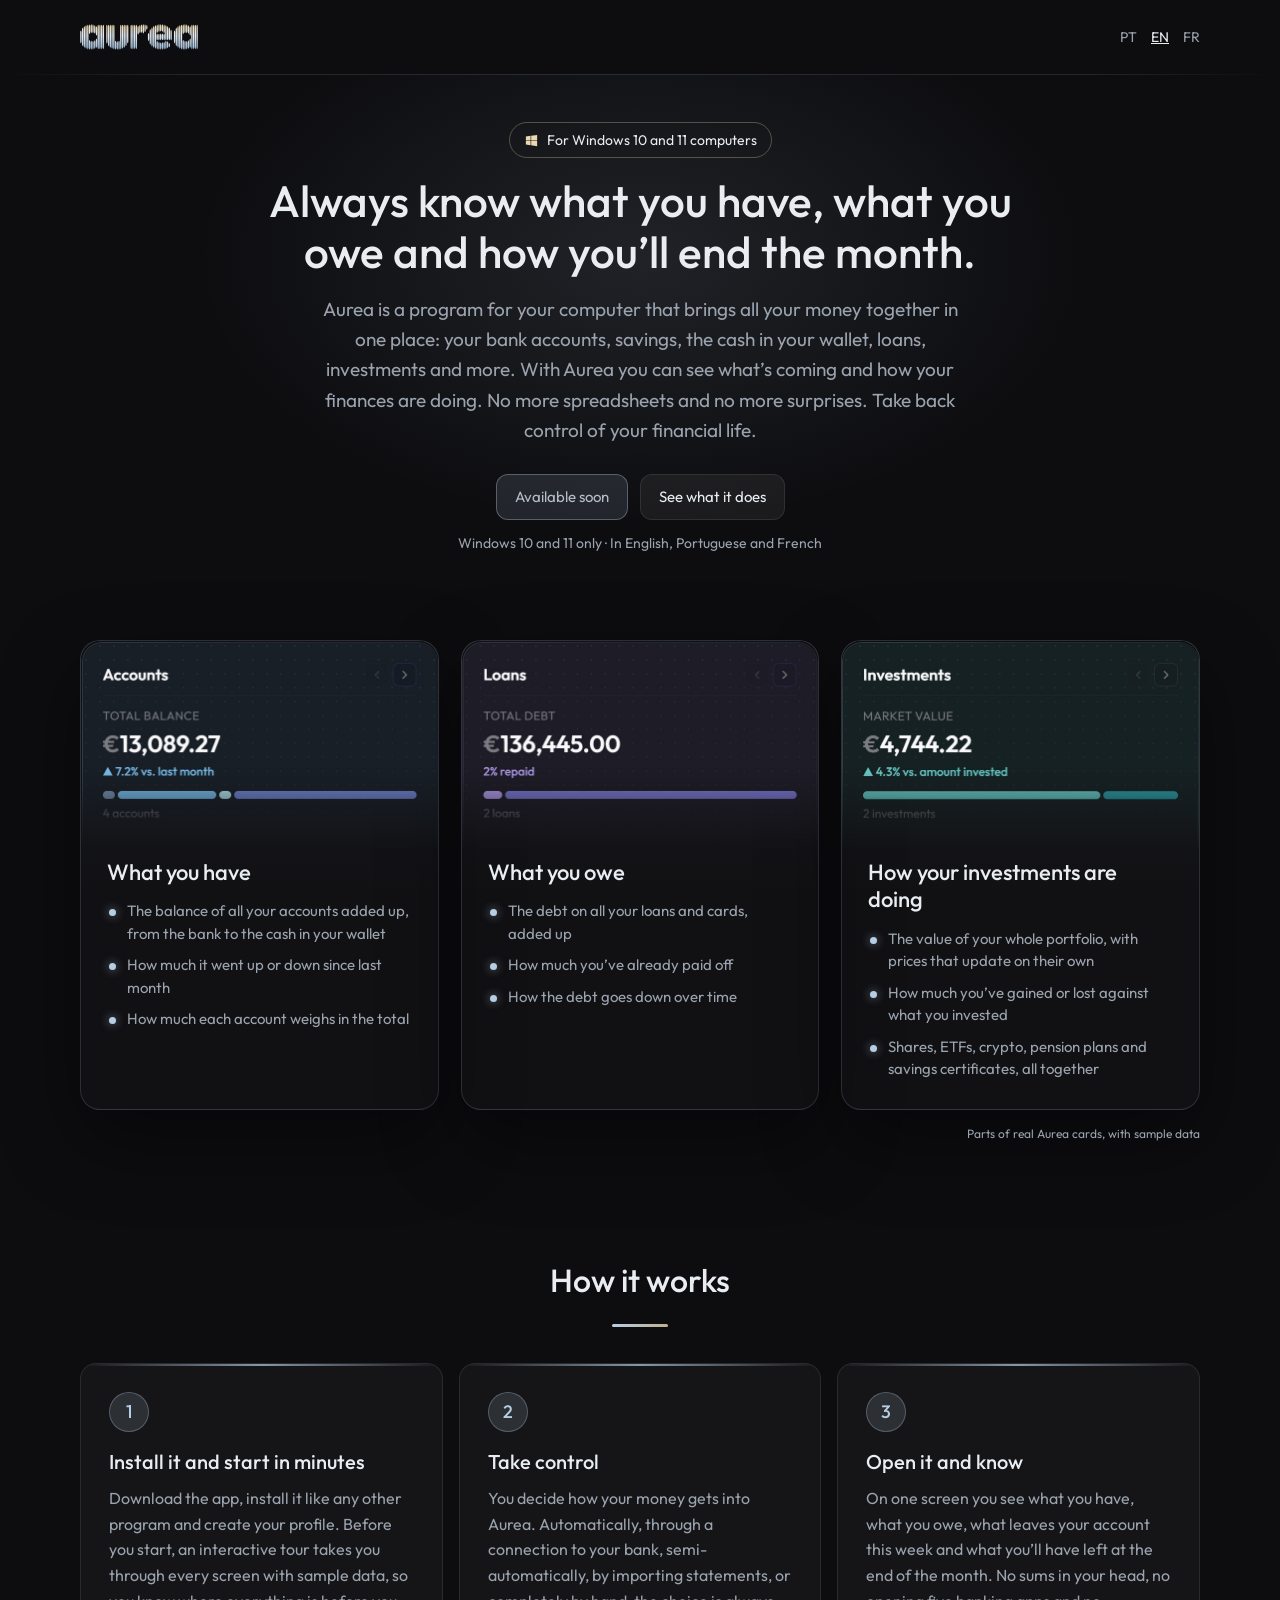
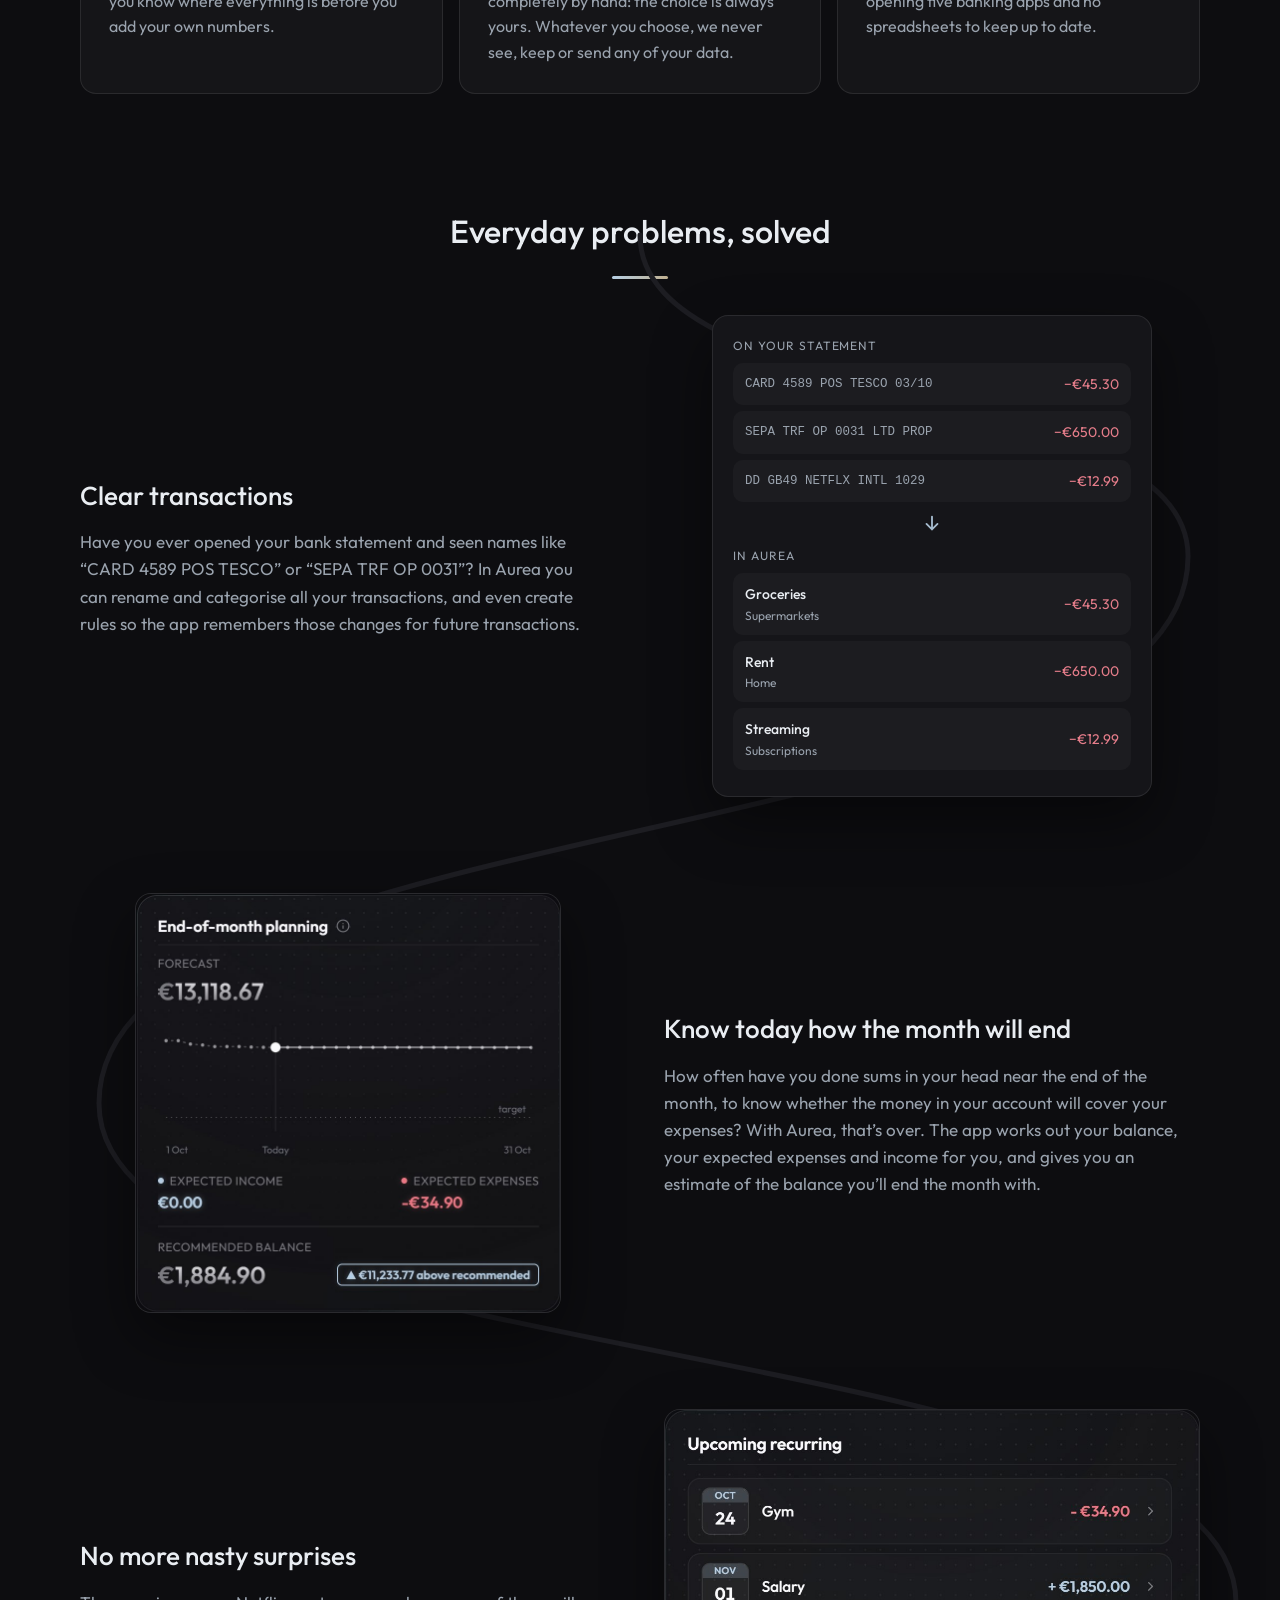
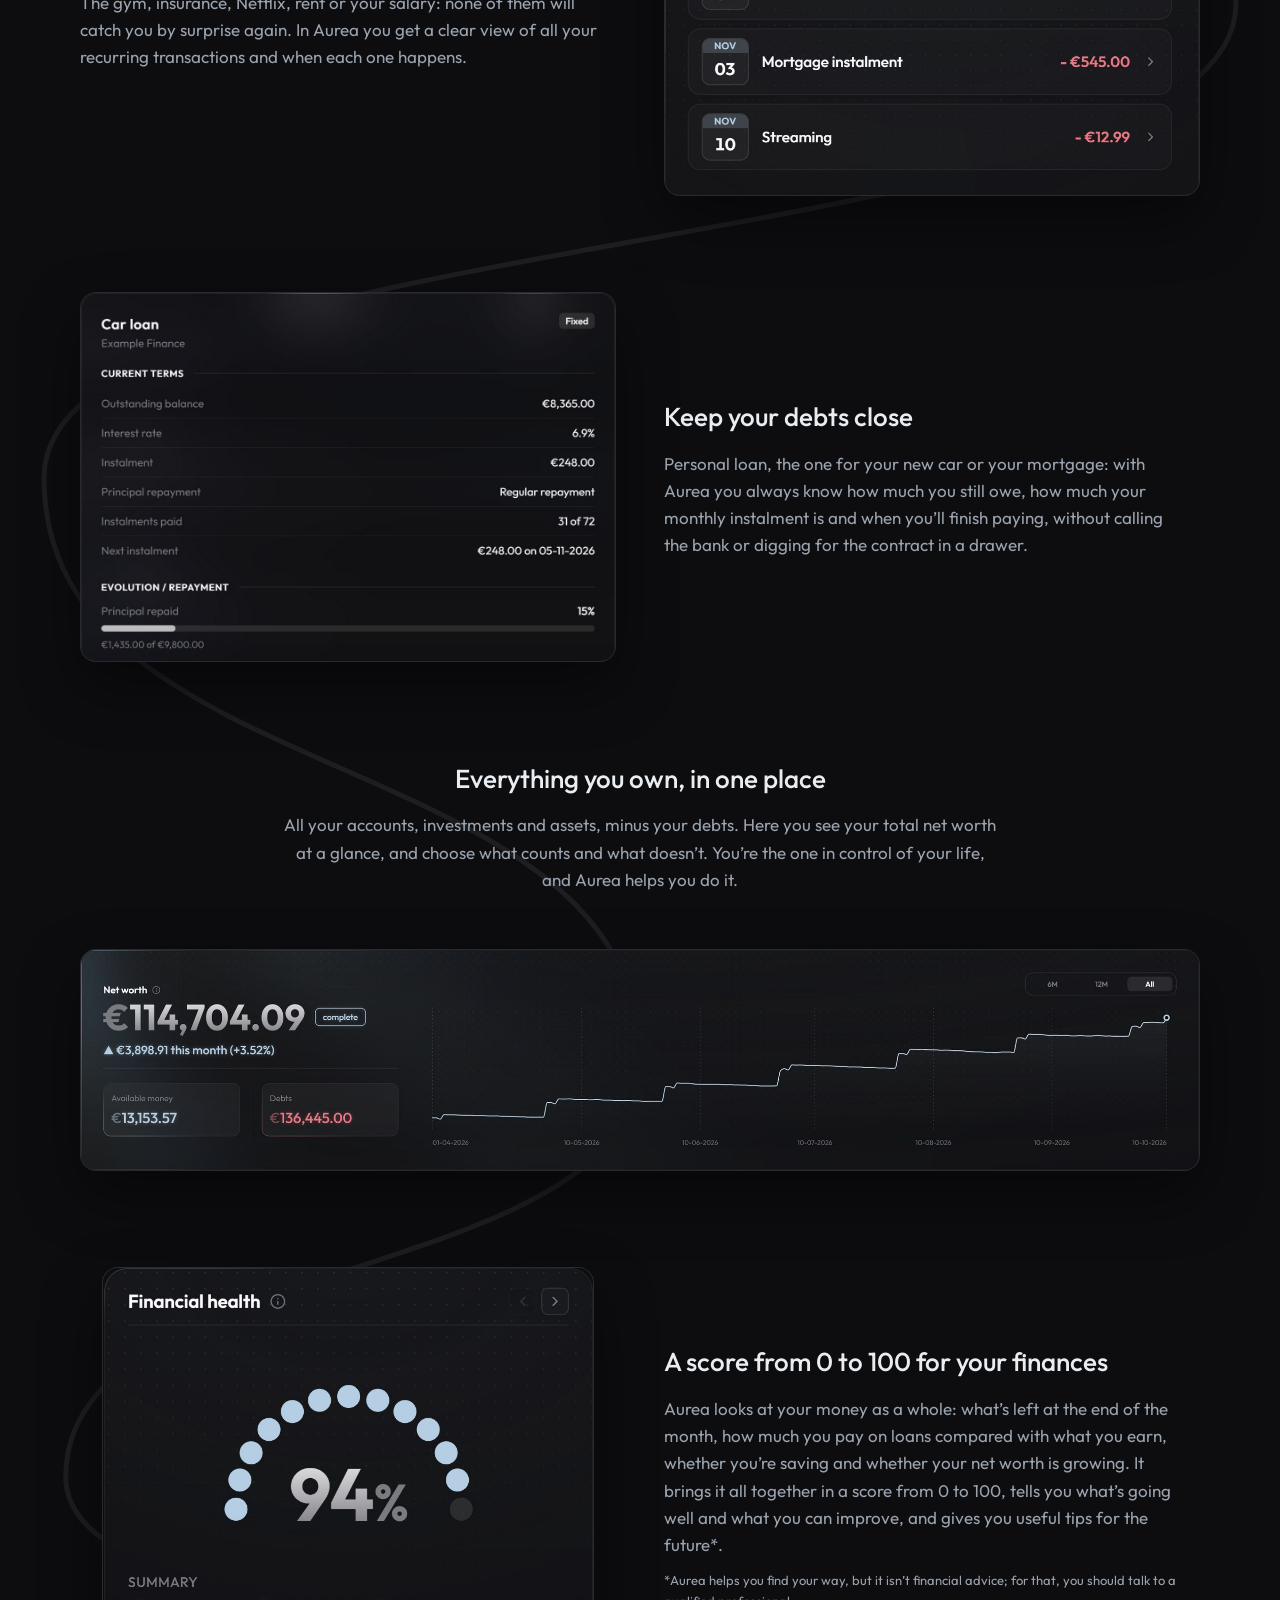
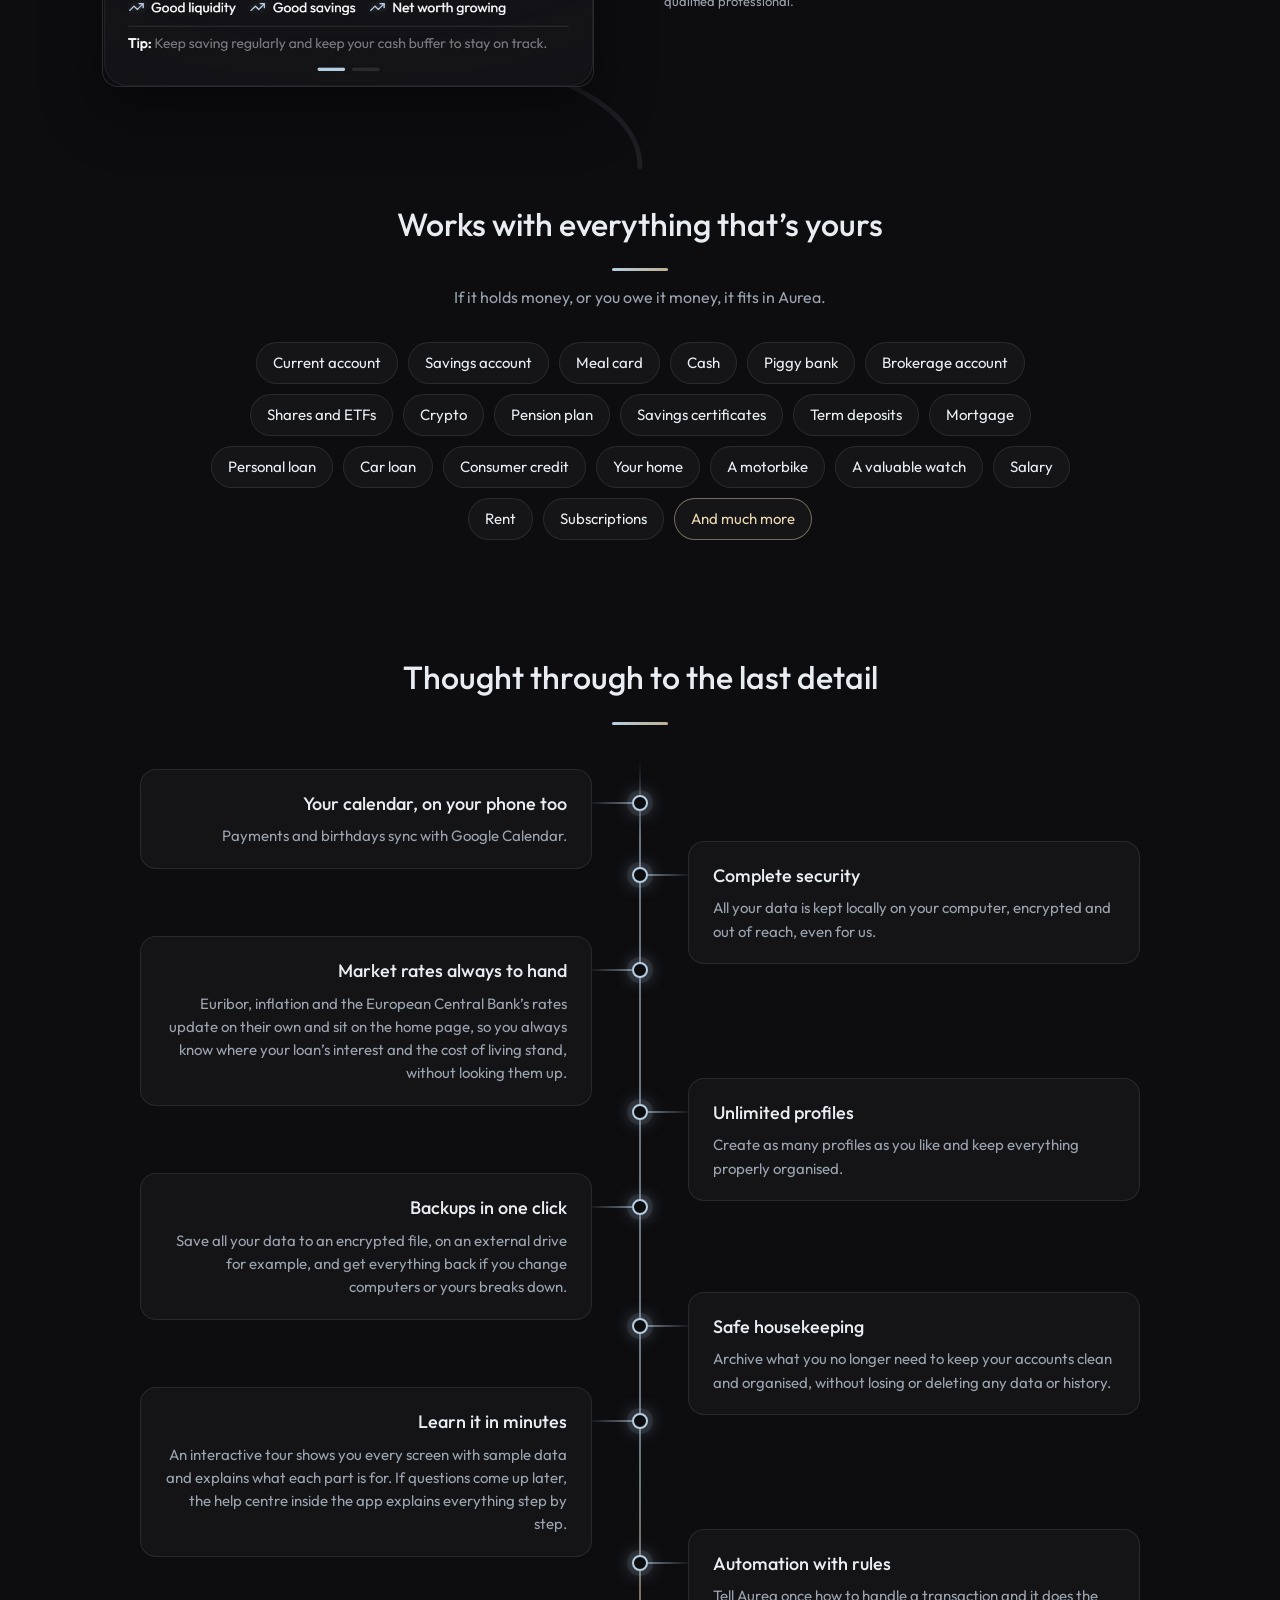
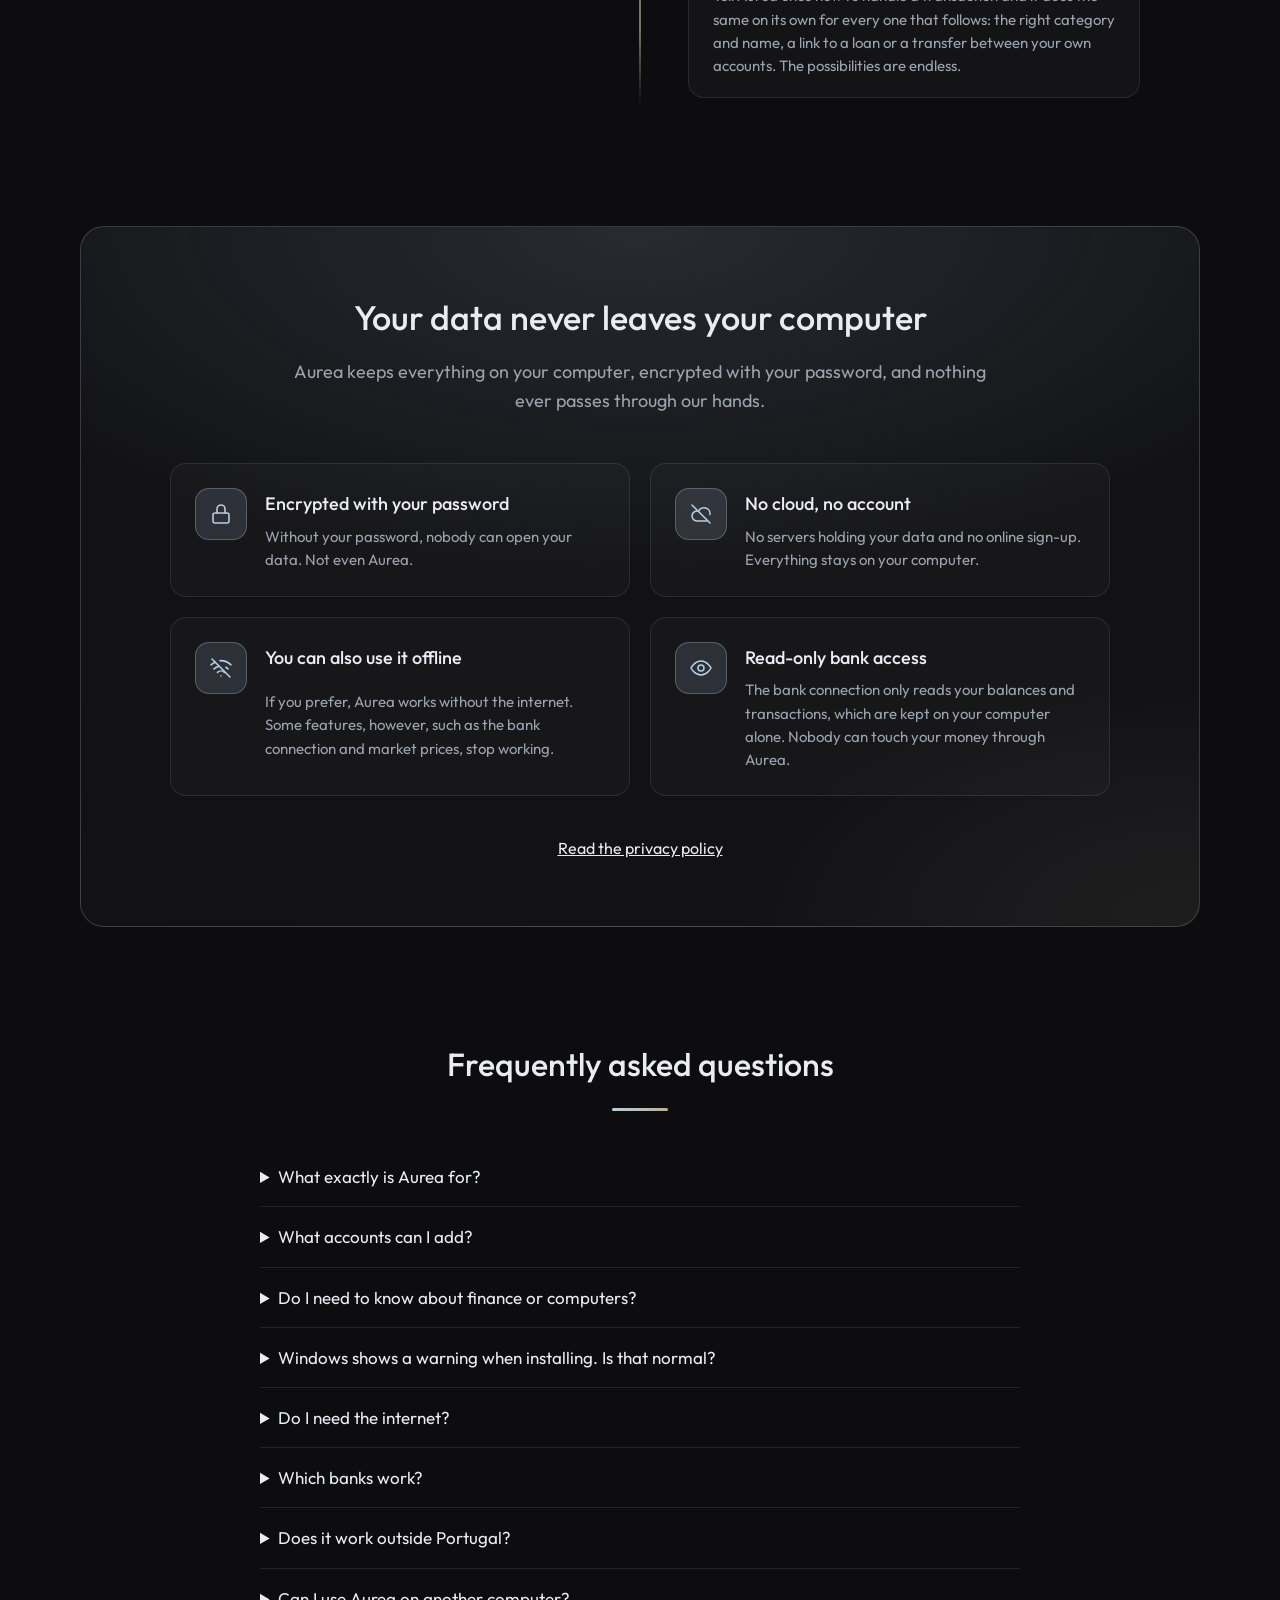
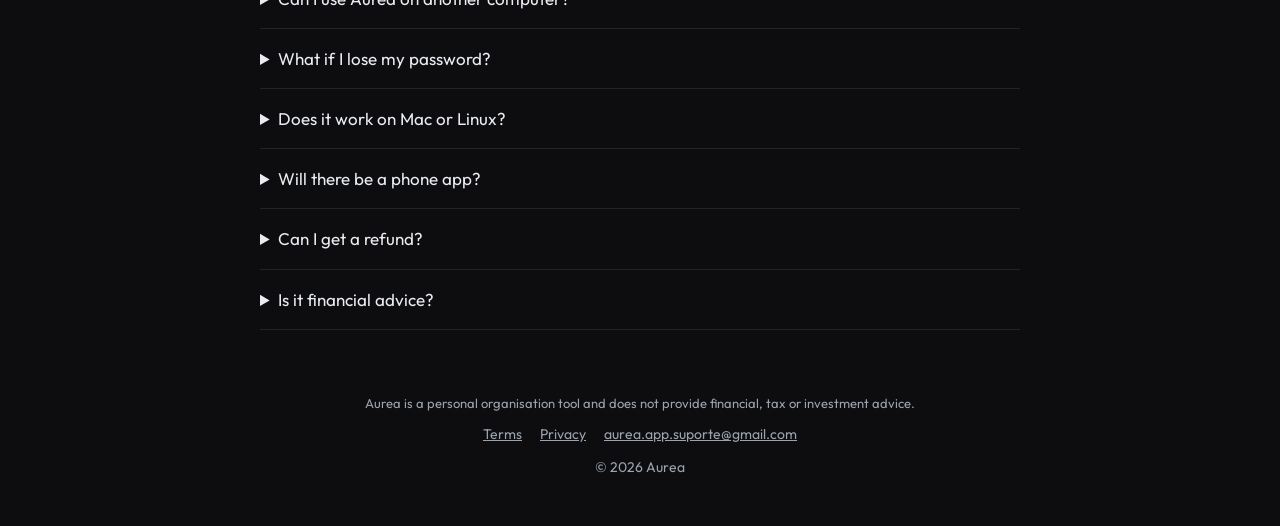
==== commit 16cdb5e9: "Linha de fundo cinzenta em onda" ====
--- a/index.html
+++ b/index.html
@@ -6,7 +6,7 @@
   <title>Aurea</title>
   <meta name="description" content="Aurea: all your personal finances in one place, on your computer. Private and encrypted.">
   <link rel="icon" href="assets/aurea.svg">
-  <link rel="stylesheet" href="assets/site.css?v=20261014j">
+  <link rel="stylesheet" href="assets/site.css?v=20261014k">
 </head>
 <body class="landing">
   <div class="landing-wrap" data-title-pt="Aurea · Finanças pessoais no teu computador" data-title-en="Aurea · Personal finance on your computer" data-title-fr="Aurea · Vos finances personnelles sur votre ordinateur">
@@ -344,6 +344,6 @@
       <span>© 2026 Aurea</span>
     </footer>
   </div>
-  <script src="assets/site.js?v=20261014j"></script>
+  <script src="assets/site.js?v=20261014k"></script>
 </body>
 </html>
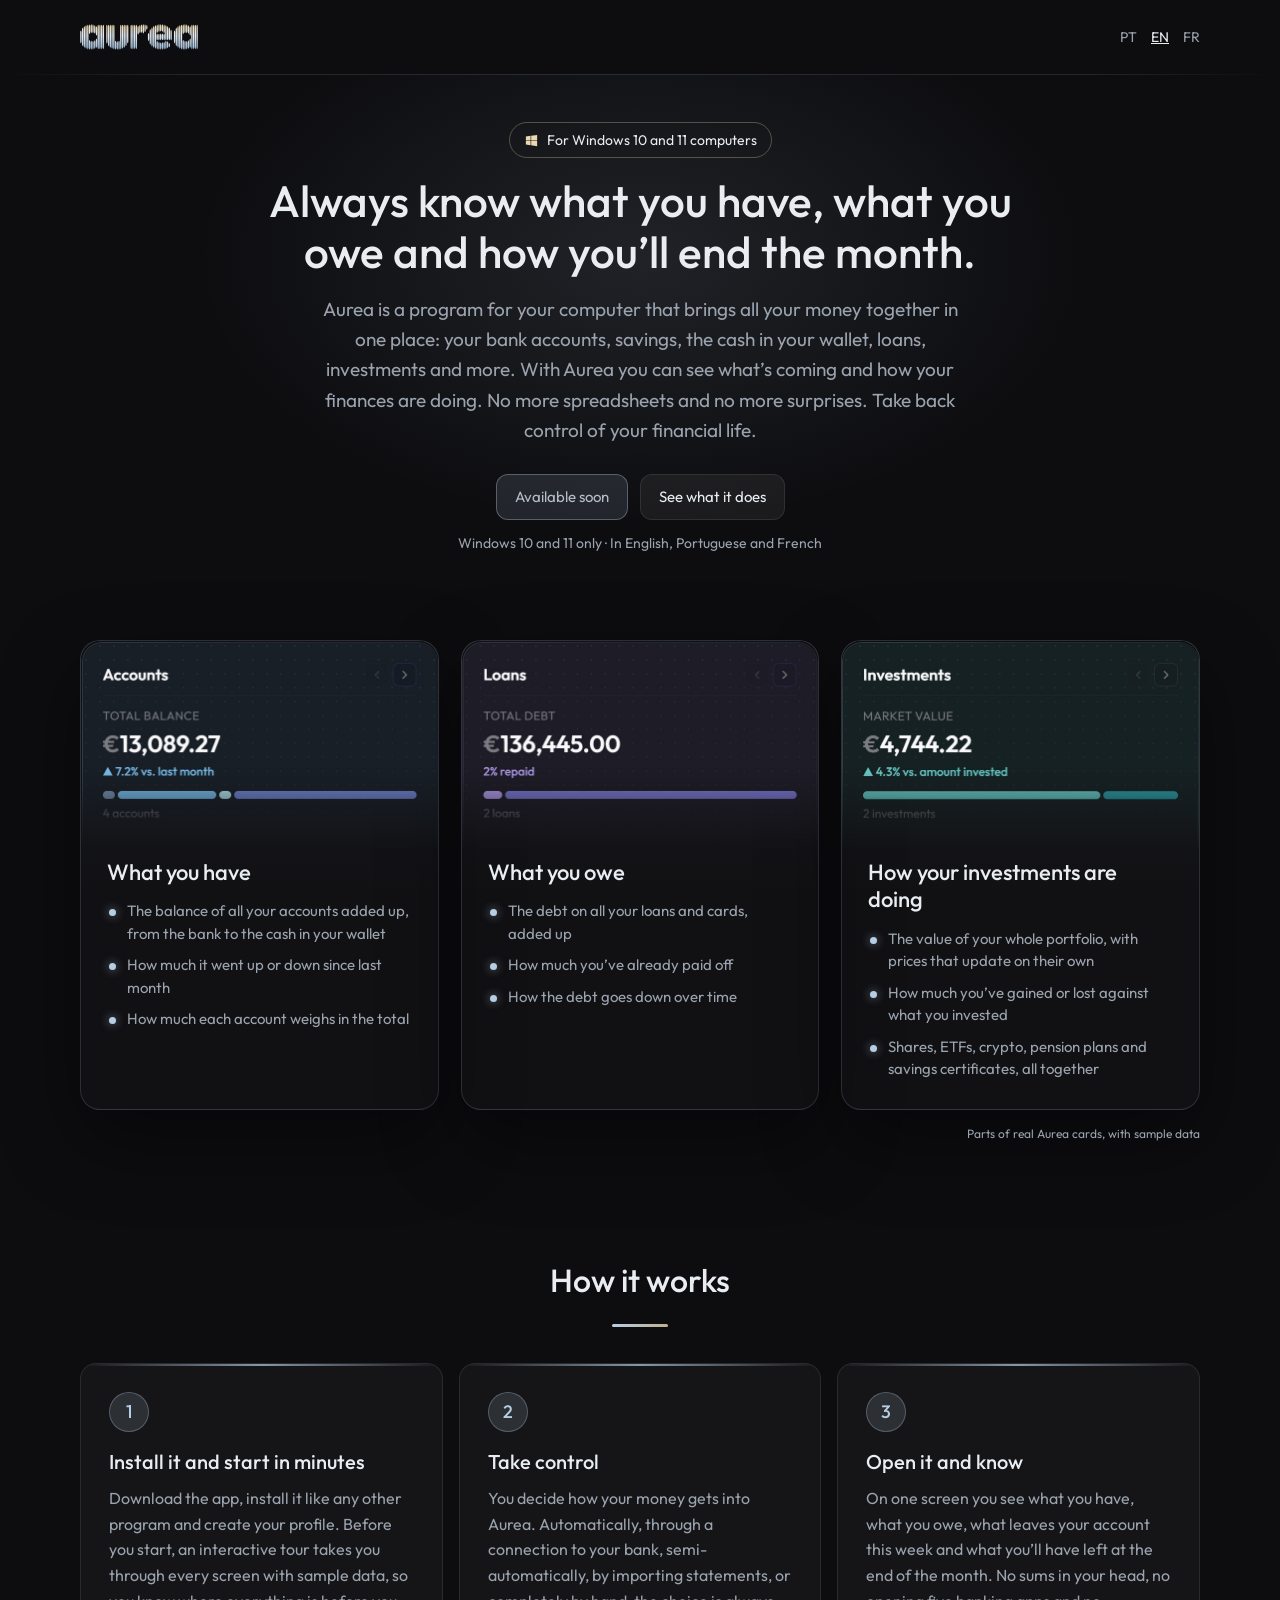
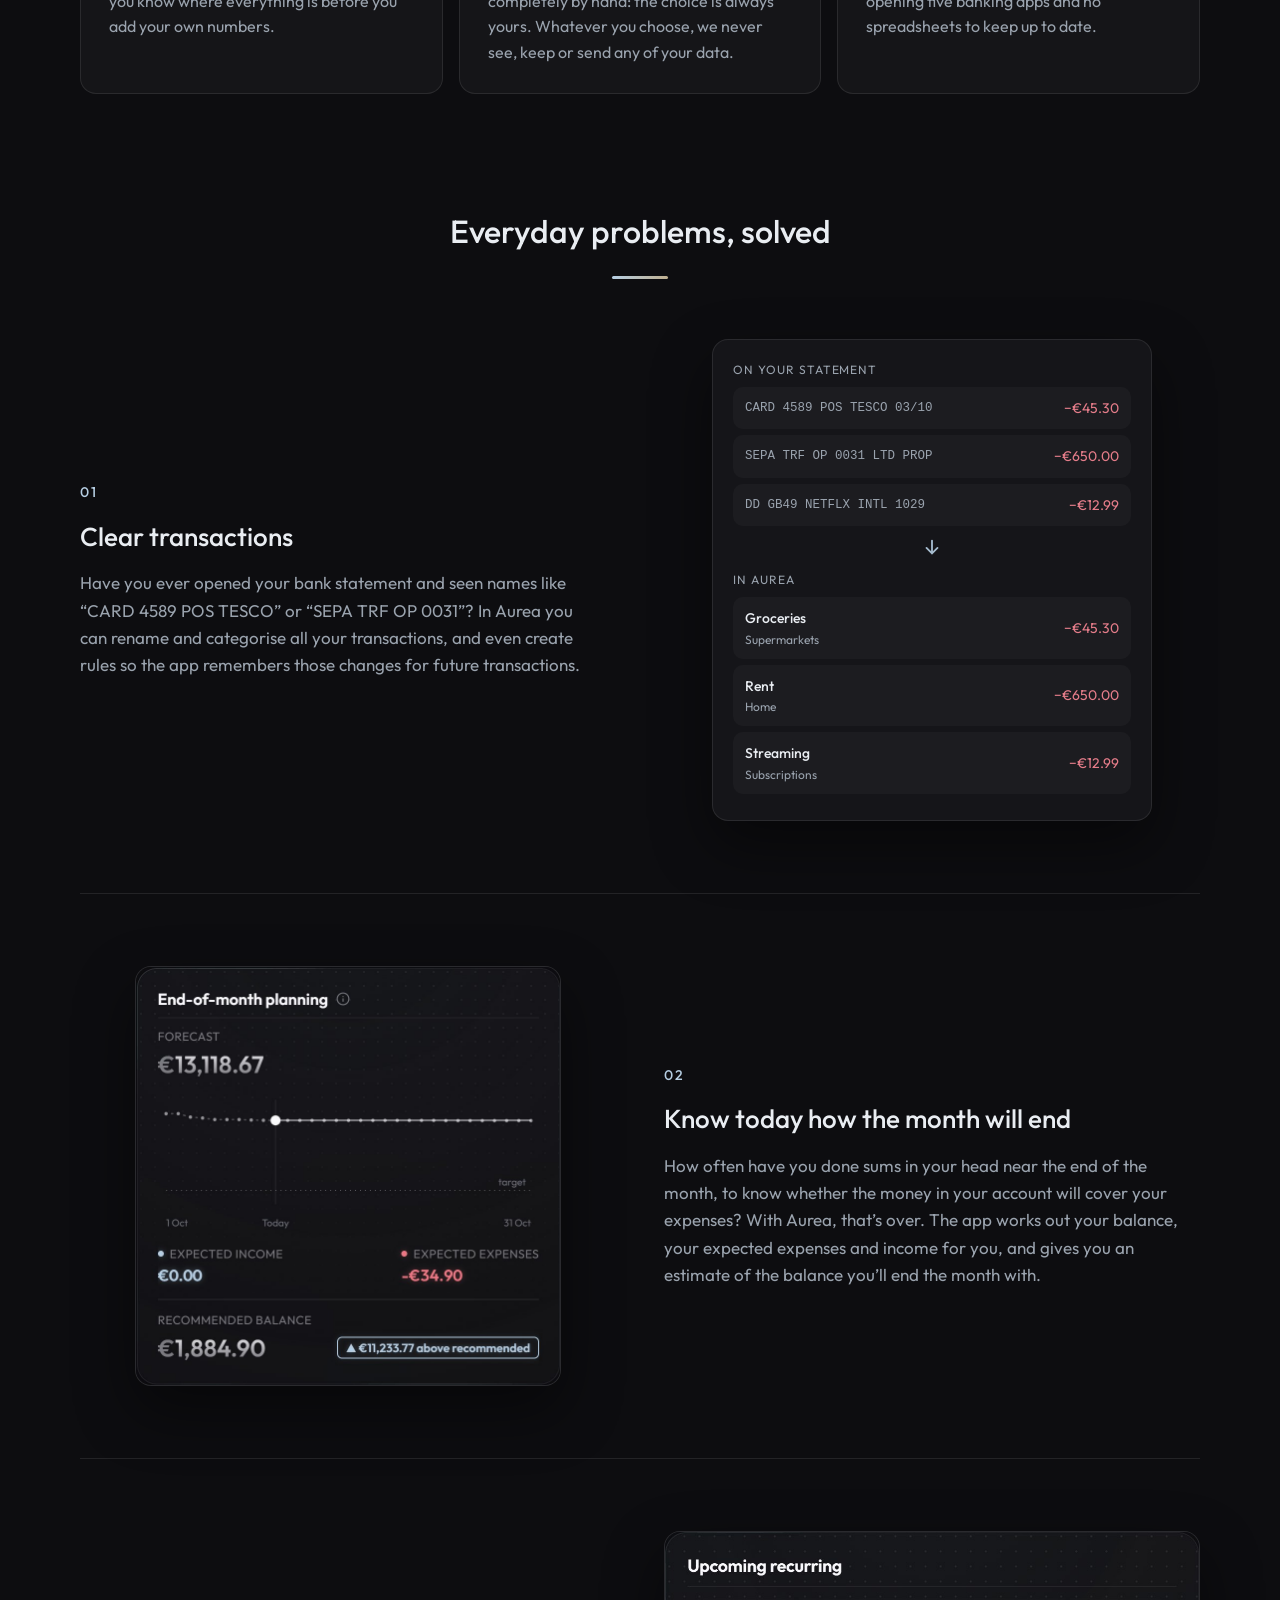
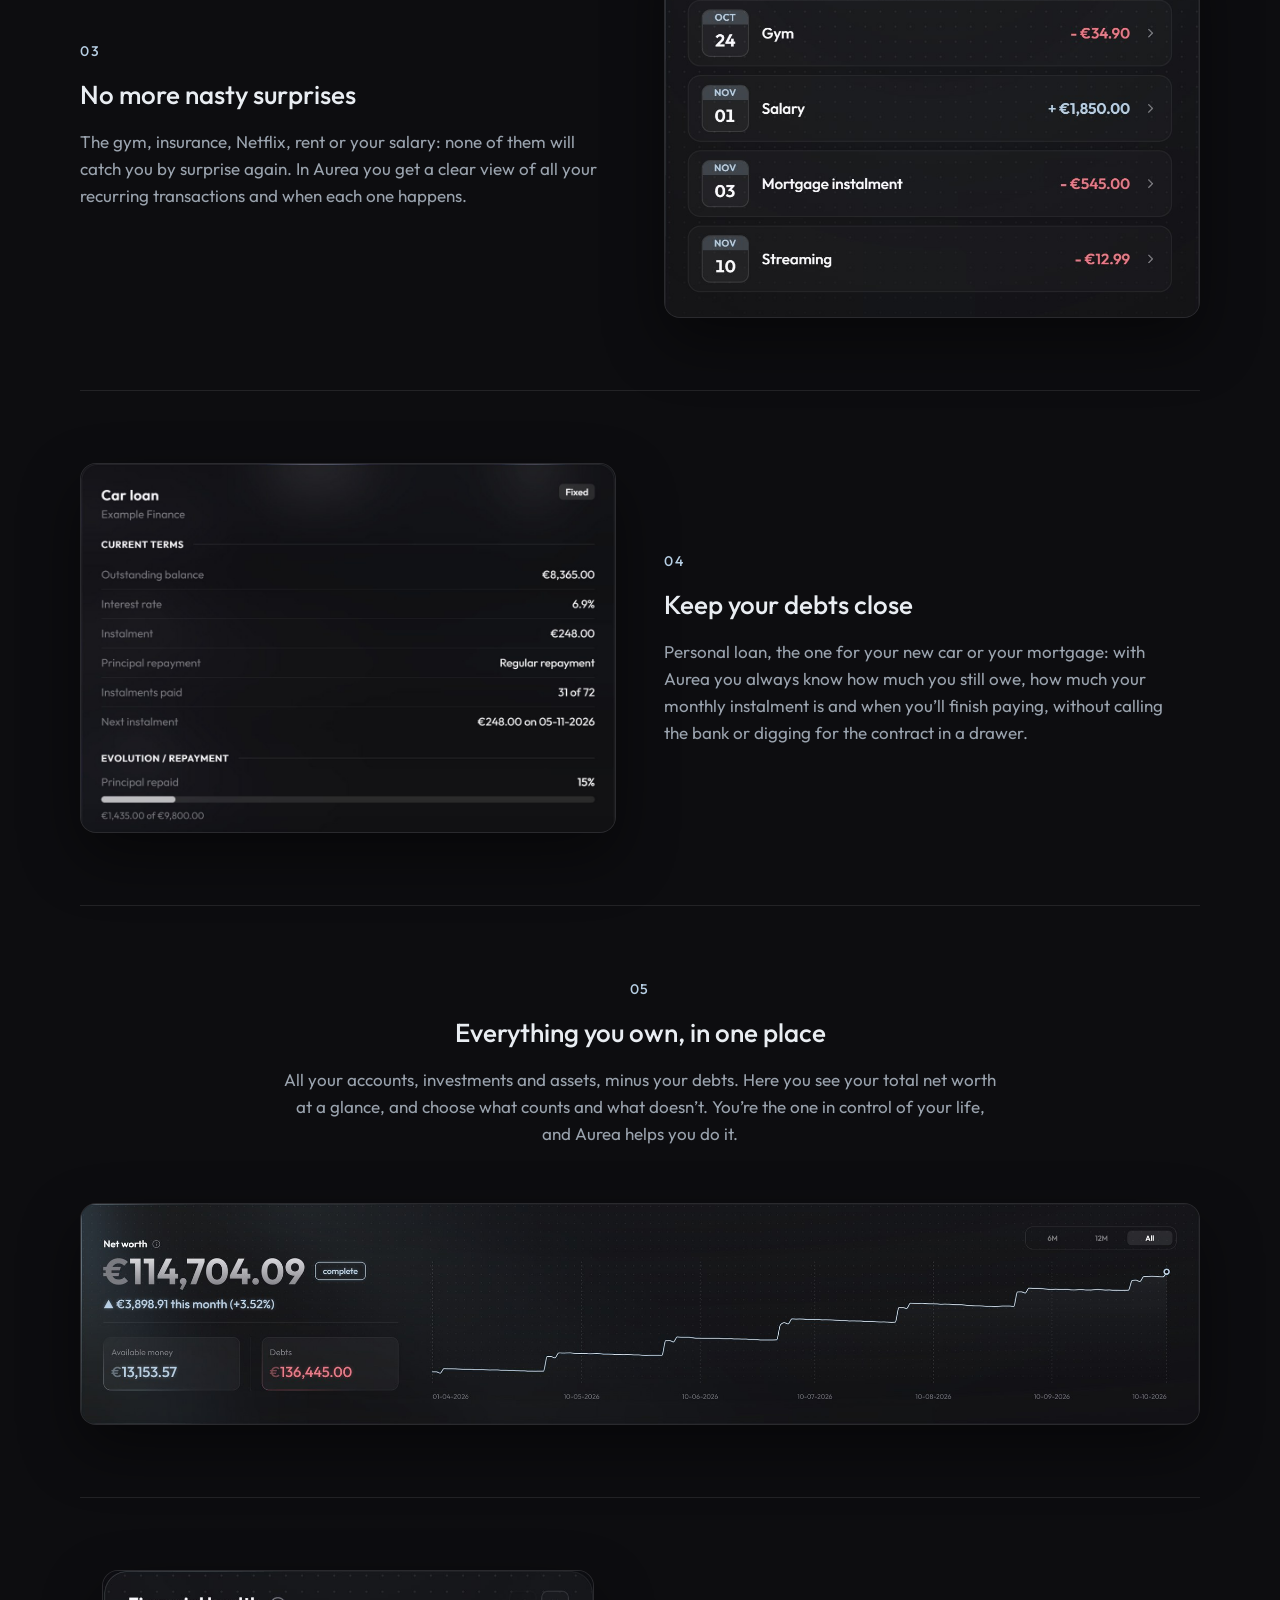
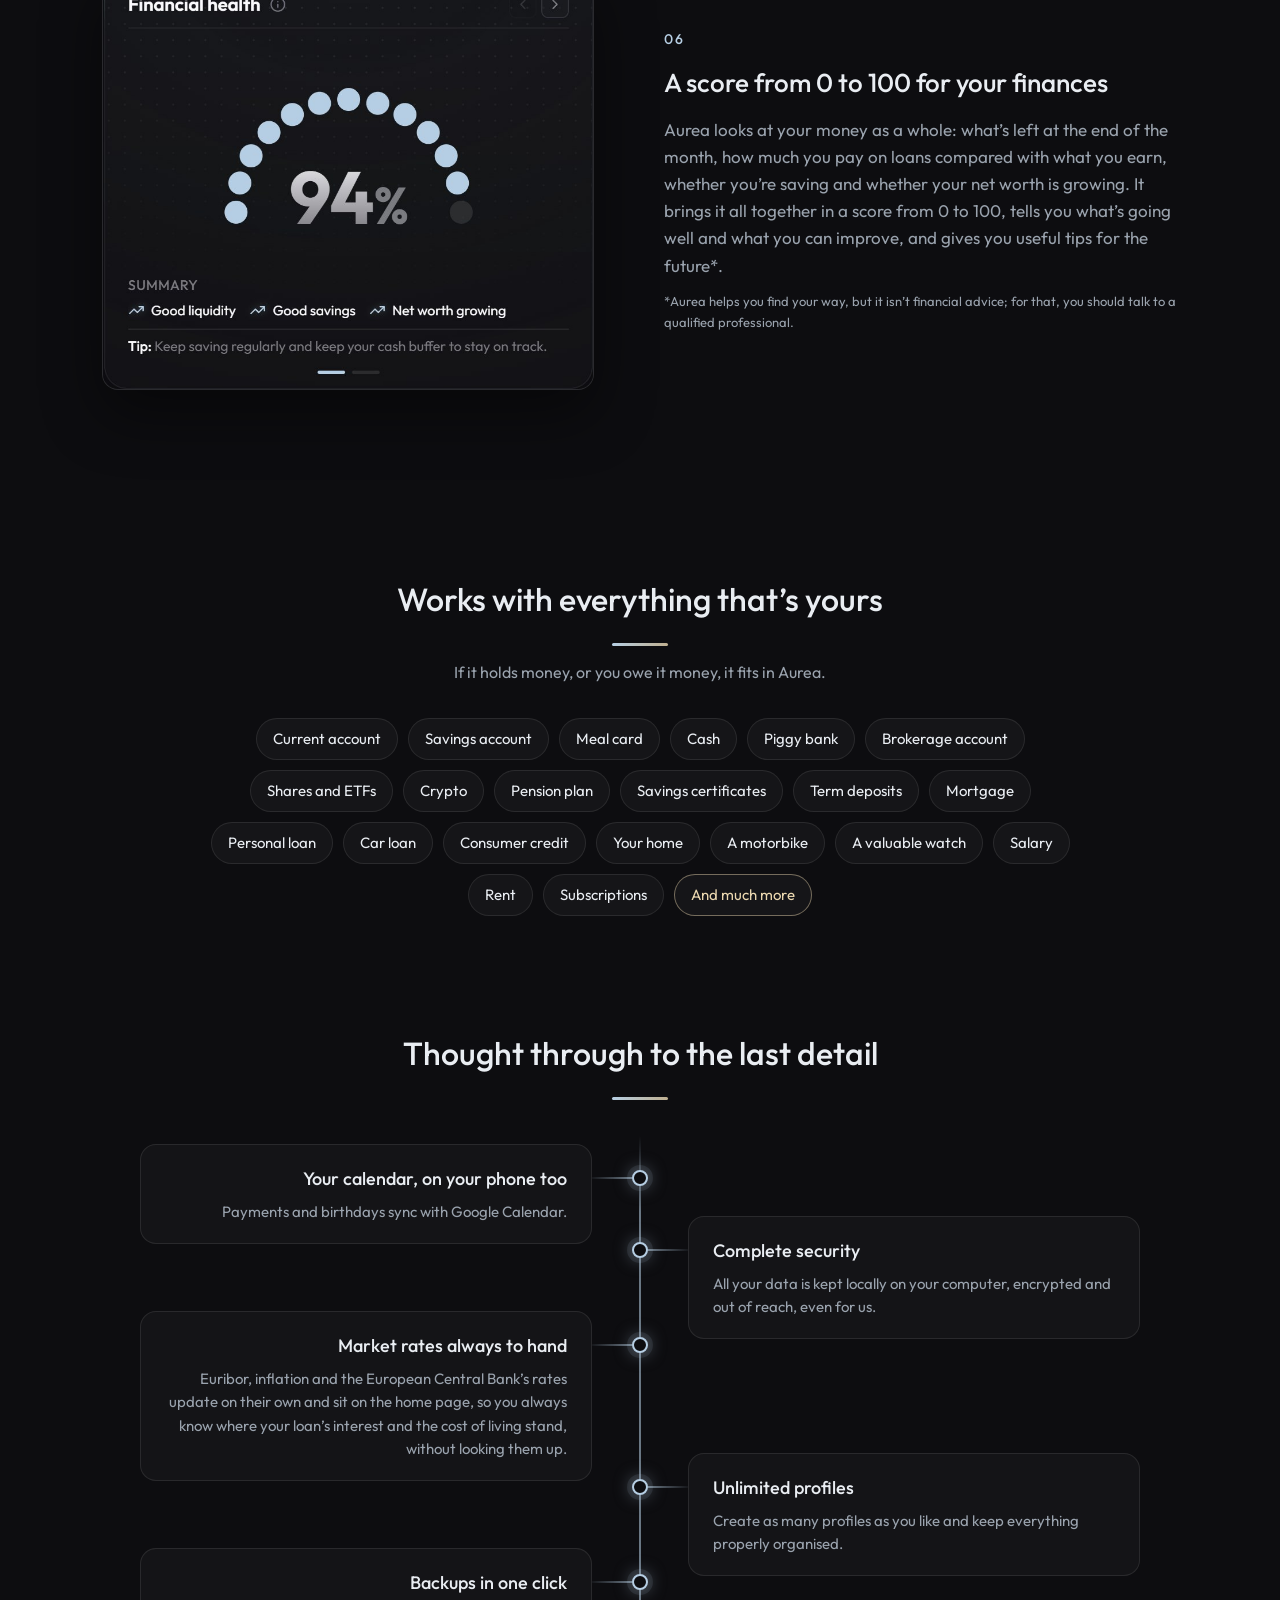
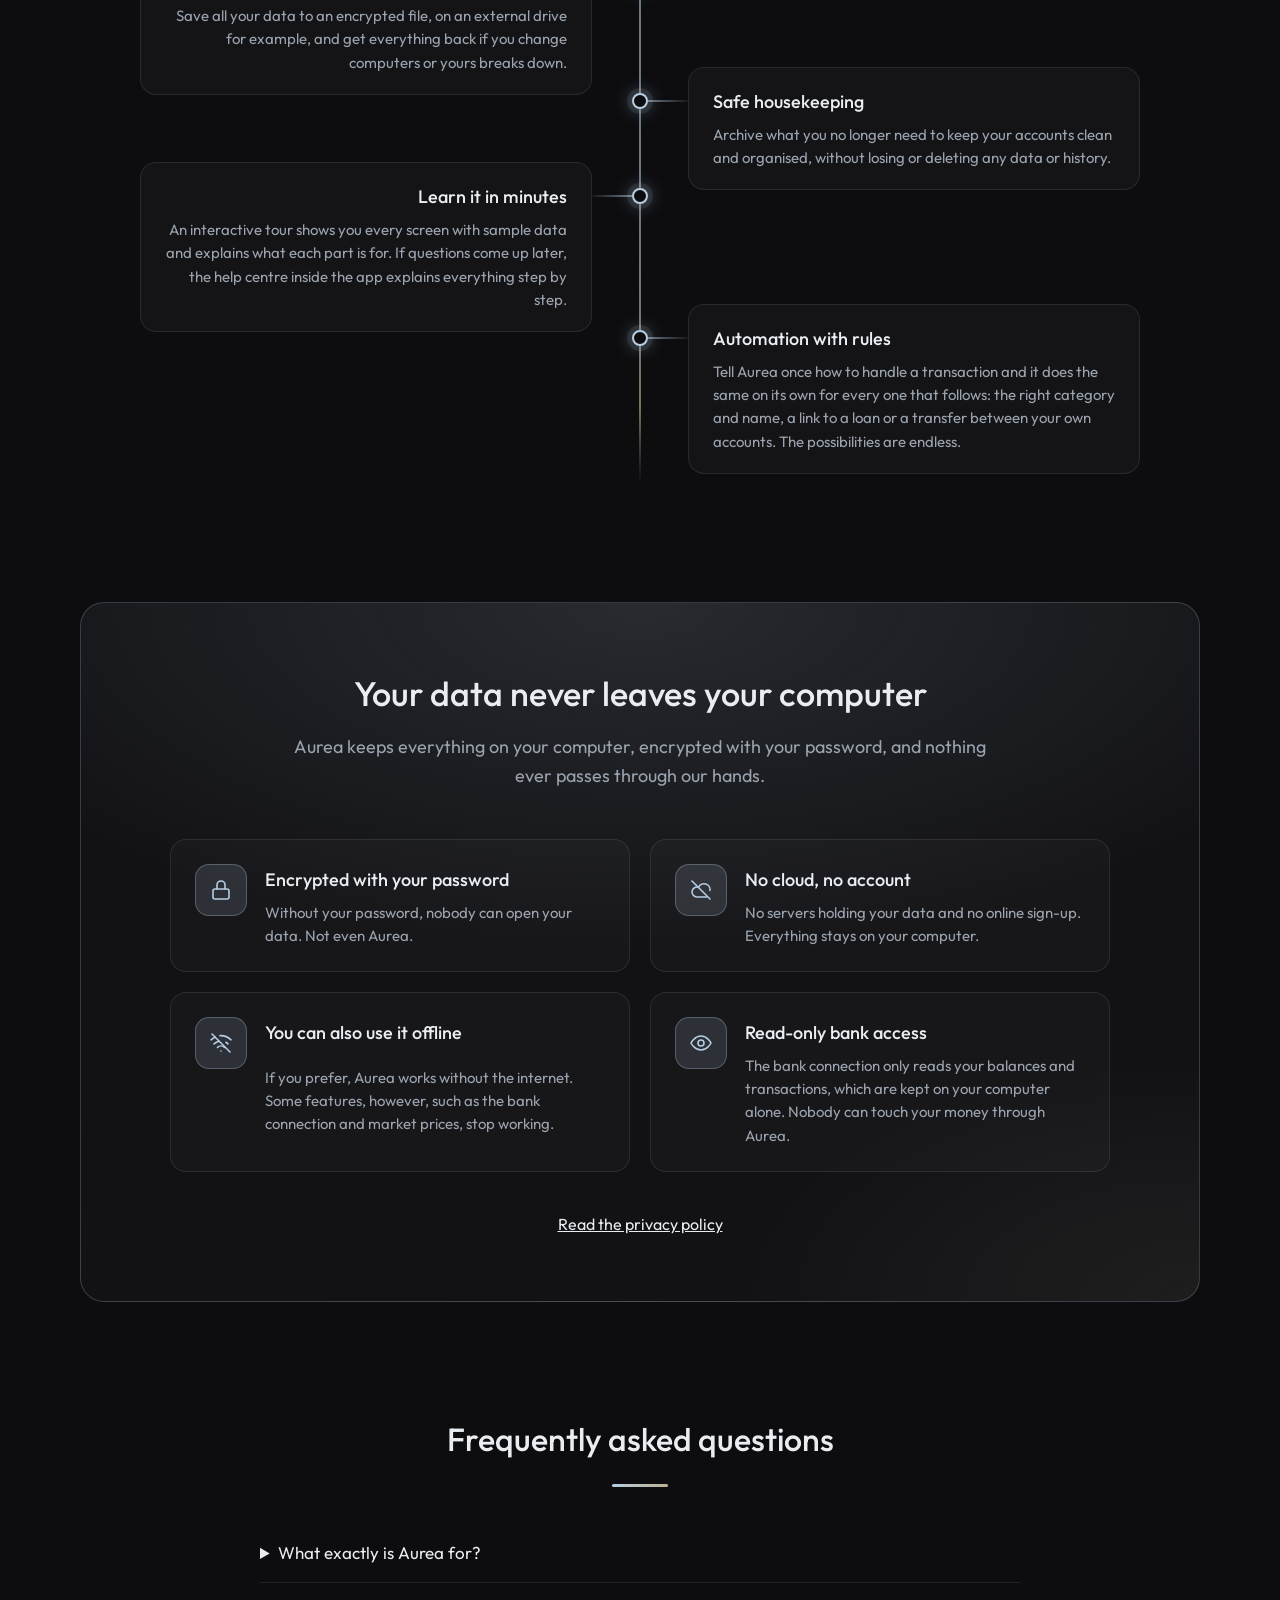
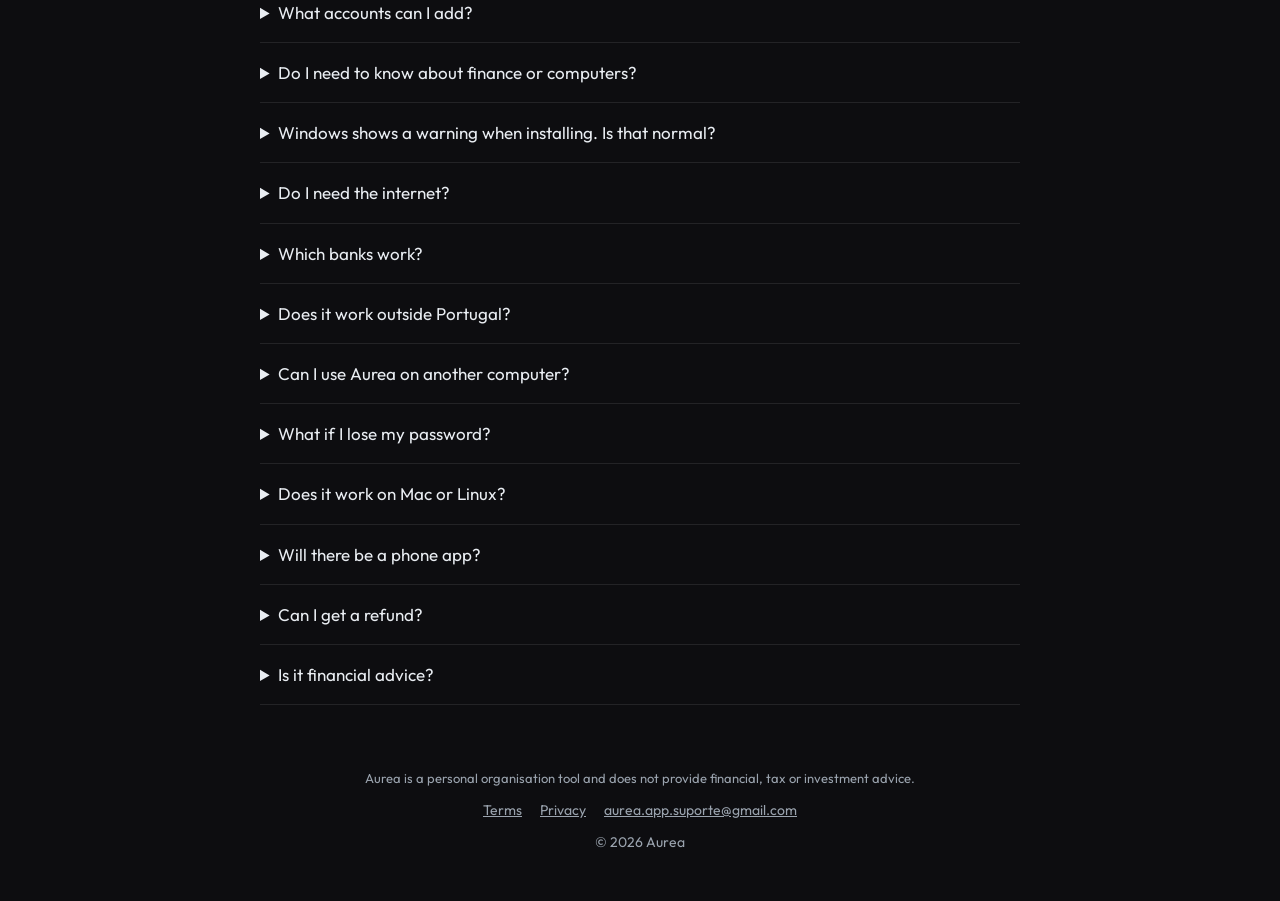
==== commit b358a166: "Funcionalidades numeradas e separadas, sem linha curva" ====
--- a/index.html
+++ b/index.html
@@ -6,7 +6,7 @@
   <title>Aurea</title>
   <meta name="description" content="Aurea: all your personal finances in one place, on your computer. Private and encrypted.">
   <link rel="icon" href="assets/aurea.svg">
-  <link rel="stylesheet" href="assets/site.css?v=20261014k">
+  <link rel="stylesheet" href="assets/site.css?v=20261014l">
 </head>
 <body class="landing">
   <div class="landing-wrap" data-title-pt="Aurea · Finanças pessoais no teu computador" data-title-en="Aurea · Personal finance on your computer" data-title-fr="Aurea · Vos finances personnelles sur votre ordinateur">
@@ -344,6 +344,6 @@
       <span>© 2026 Aurea</span>
     </footer>
   </div>
-  <script src="assets/site.js?v=20261014k"></script>
+  <script src="assets/site.js?v=20261014l"></script>
 </body>
 </html>
--- a/assets/site.css
+++ b/assets/site.css
@@ -293,17 +293,18 @@
 .section-title::after { content: ''; display: block; width: 56px; height: 3px; margin: 18px auto 0; border-radius: 3px; background: linear-gradient(90deg, var(--accent), rgba(var(--gold-rgb), 0.8)); }
 .button.primary { color: #dfeaf4; }
 .step .num { border: 1px solid rgba(var(--blue-rgb), 0.3); }
-/* The curve that links the feature headings. */
-.show { position: relative; }
-.show-curve { position: absolute; left: 0; top: 0; pointer-events: none; overflow: visible; z-index: 0; }
-.show-row { position: relative; z-index: 1; }
-.show-curve-dot { fill: var(--bg); stroke: var(--accent); stroke-width: 2; filter: drop-shadow(0 0 6px rgba(182, 206, 227, 0.6)); }
 /* A thin line under the header, across the whole window. */
 body.landing { position: relative; }
 body.landing::before { content: ''; position: absolute; top: 74px; left: 0; right: 0; height: 1px; background: linear-gradient(90deg, transparent, rgba(255, 255, 255, 0.10) 15%, rgba(255, 255, 255, 0.10) 85%, transparent); pointer-events: none; }
 .show-row.wide { gap: 56px; }
-/* The background line passes behind the pictures, so they need a solid fill. */
-.show-curve { overflow: visible; }
-.show-curve-dot { display: none; }
+/* Pictures in the features keep a solid fill. */
 .before-after { background: #151519; }
 .show-shot { background: #151519; }
+/* Features: numbered, one block after the other, each set apart by a hairline. */
+.show { counter-reset: feature; gap: 0; }
+.show-row { counter-increment: feature; padding: 72px 0; }
+.show-row:first-child { padding-top: 24px; }
+.show-row + .show-row { border-top: 1px solid var(--line); }
+.show-text h3::before { content: counter(feature, decimal-leading-zero); display: block; margin-bottom: 12px; font-size: 14px; font-weight: 500; letter-spacing: 0.14em; color: var(--accent); }
+.show-row.wide .show-text h3::before { margin-left: auto; margin-right: auto; }
+@media (max-width: 720px) { .show-row { padding: 48px 0; } }
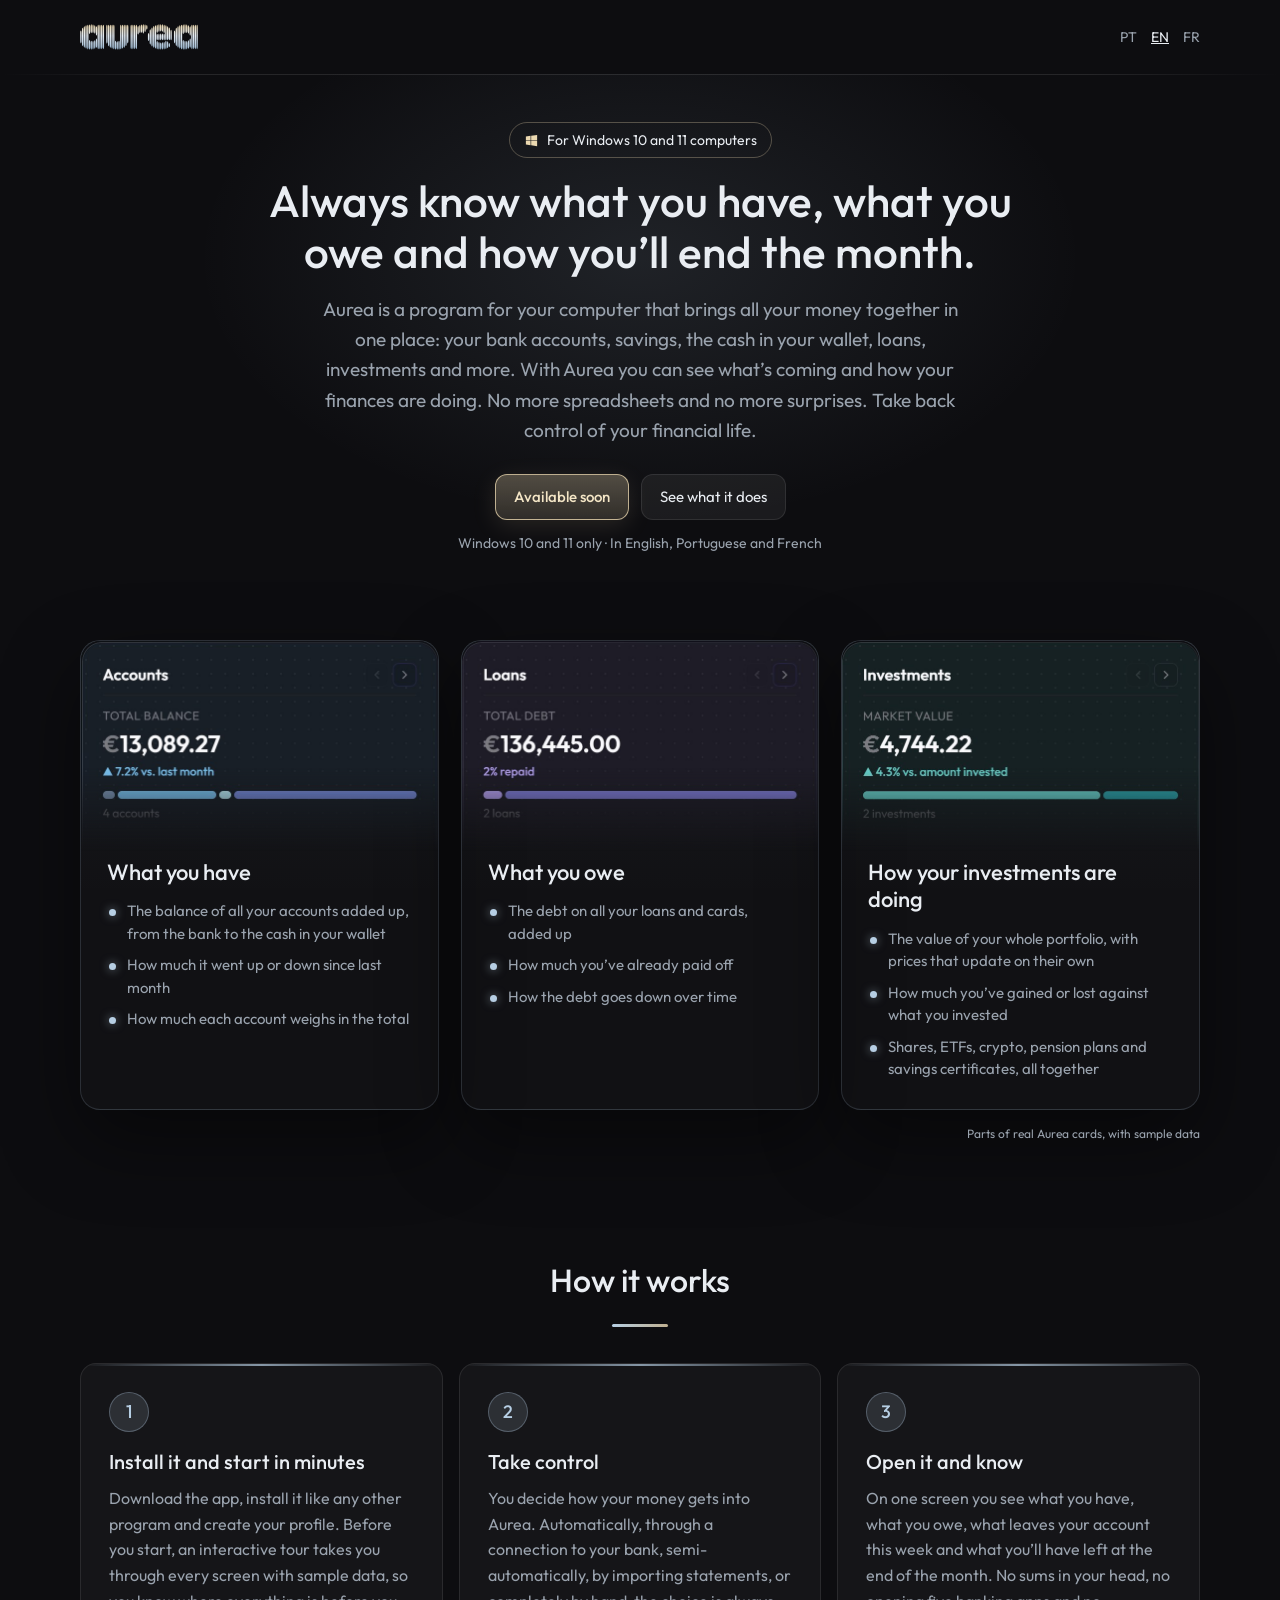
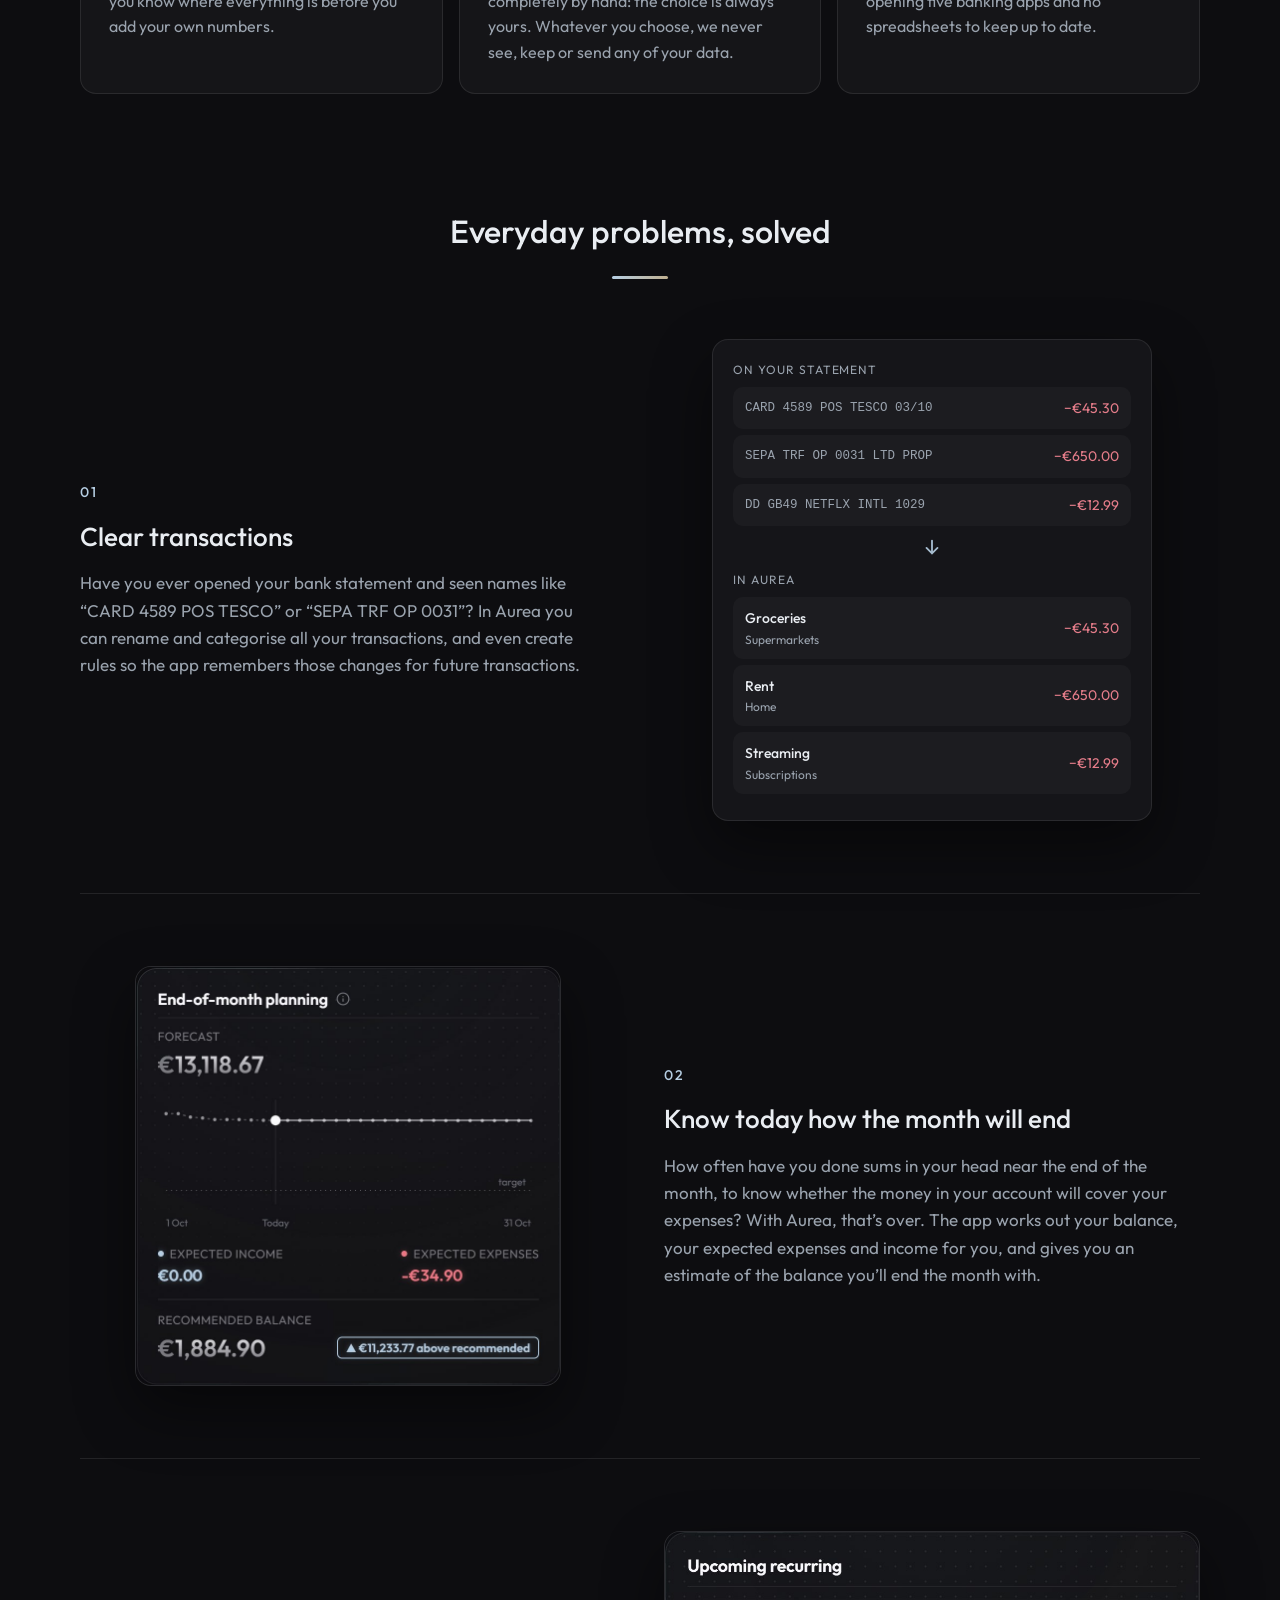
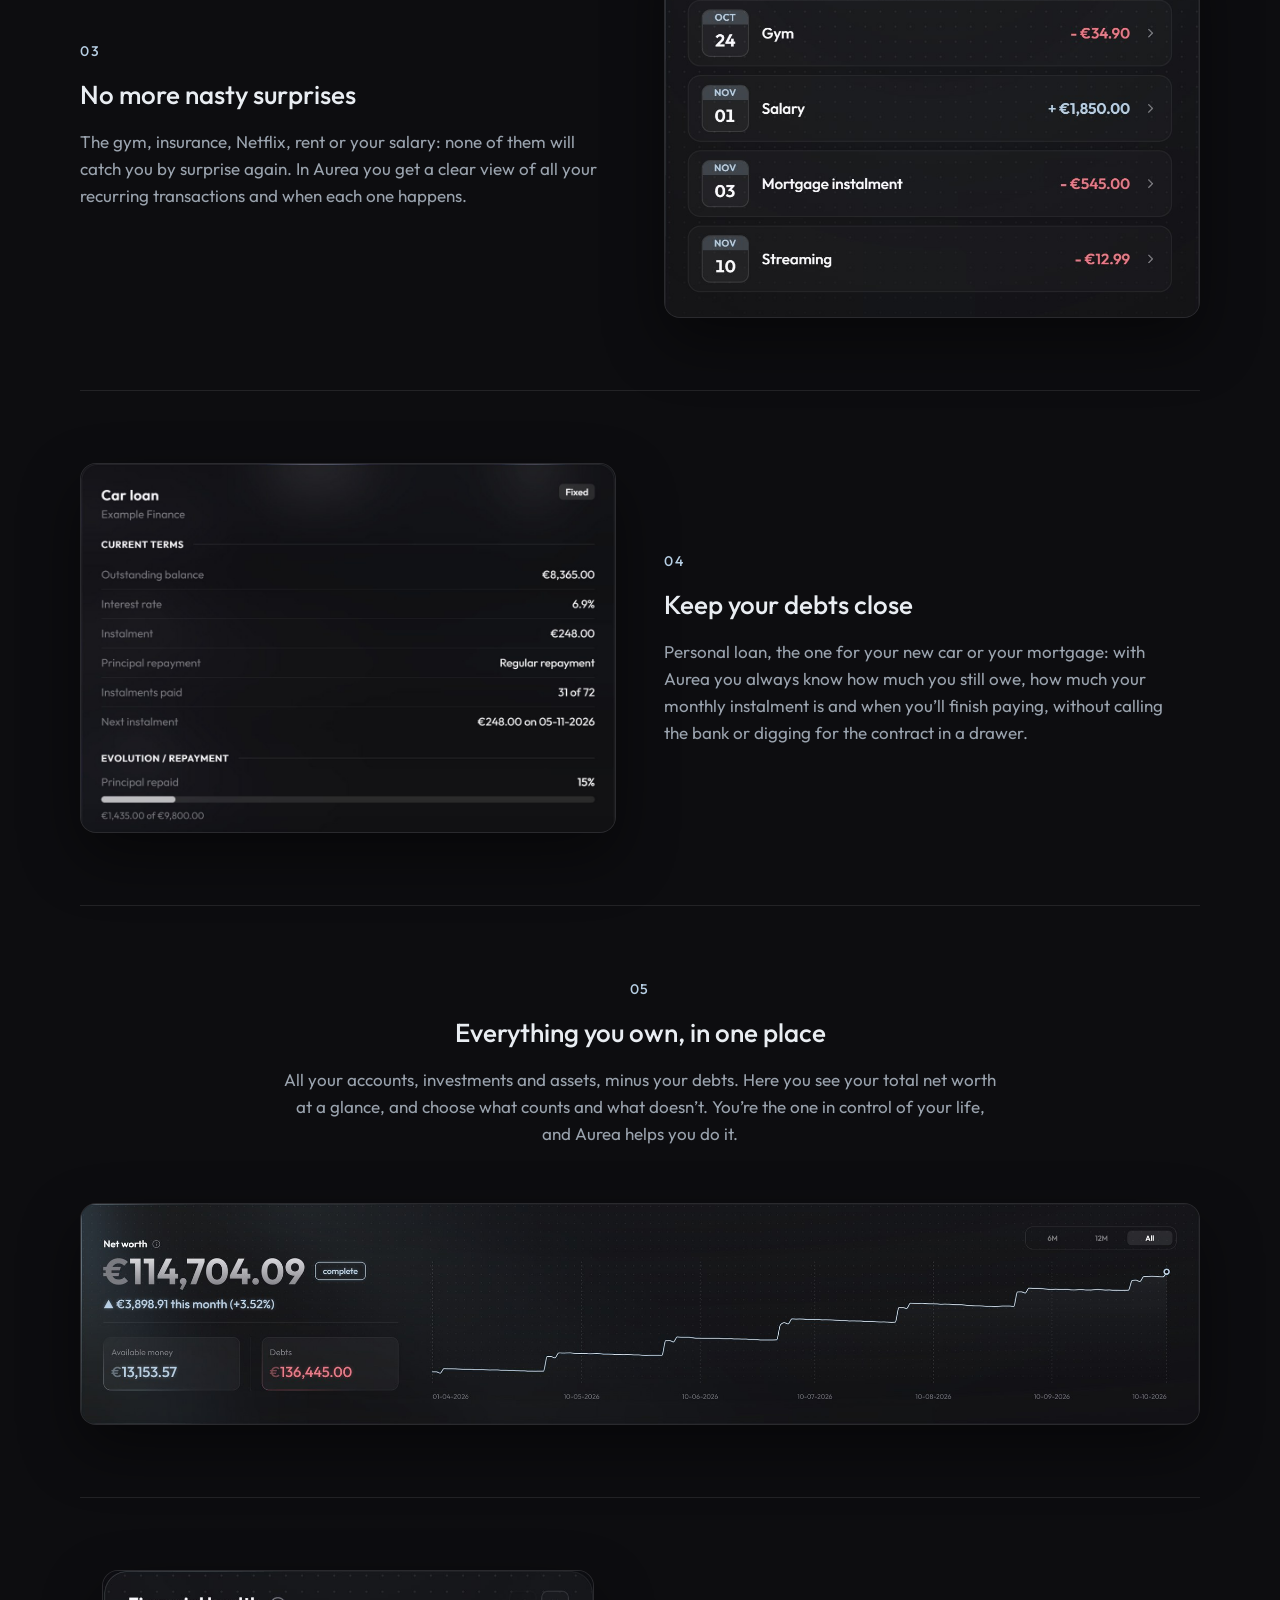
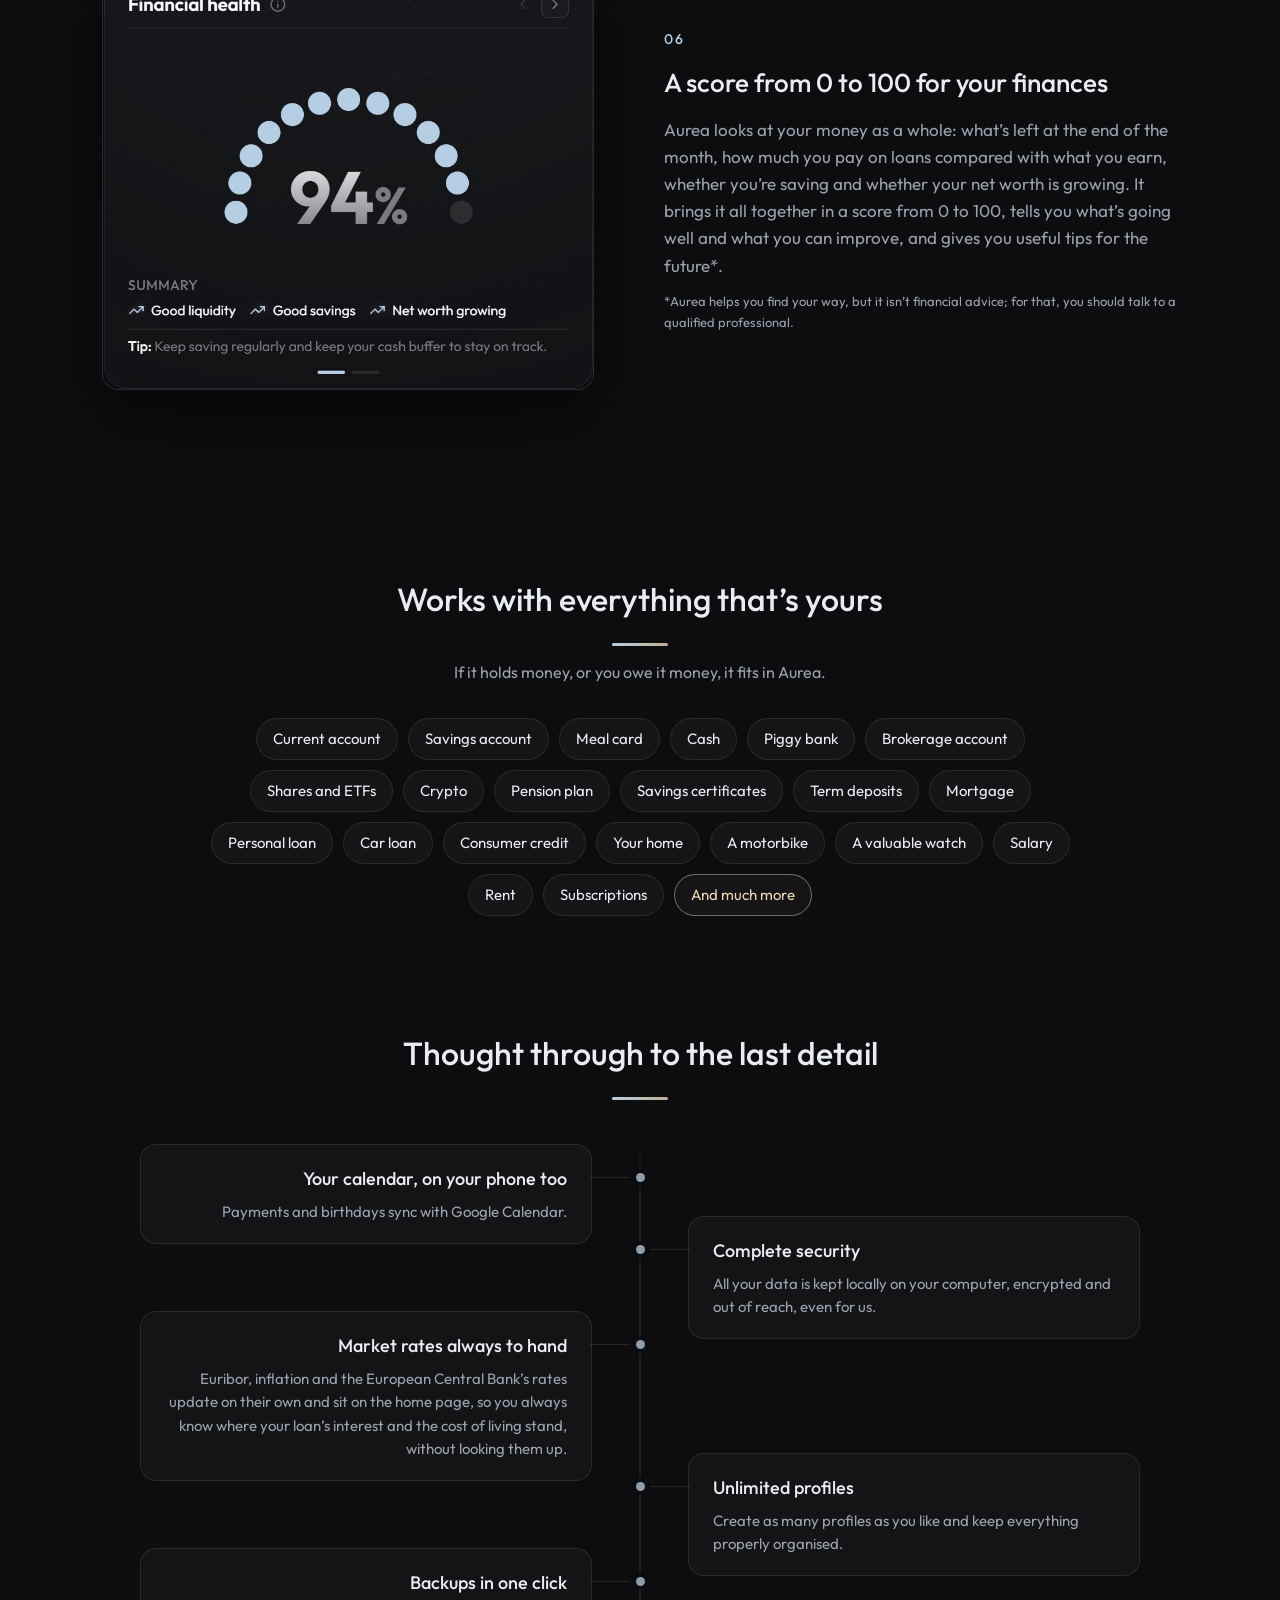
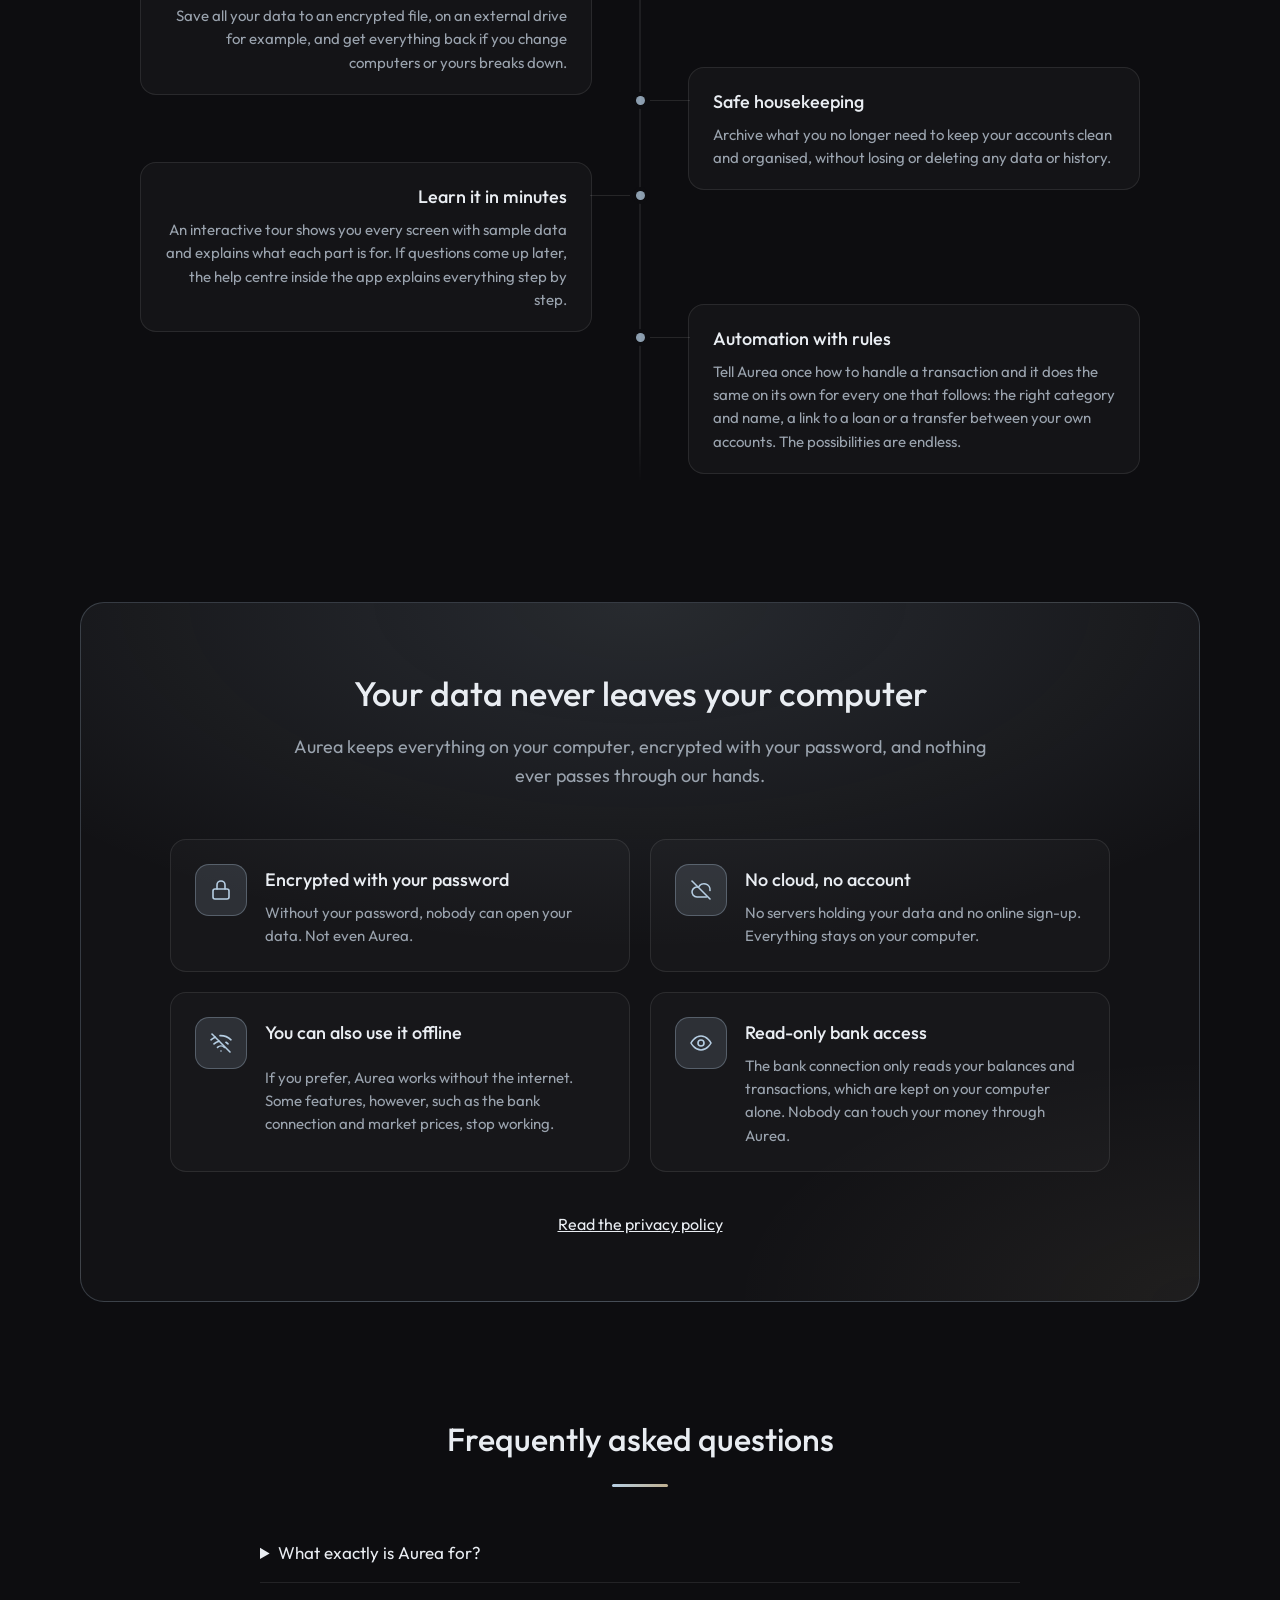
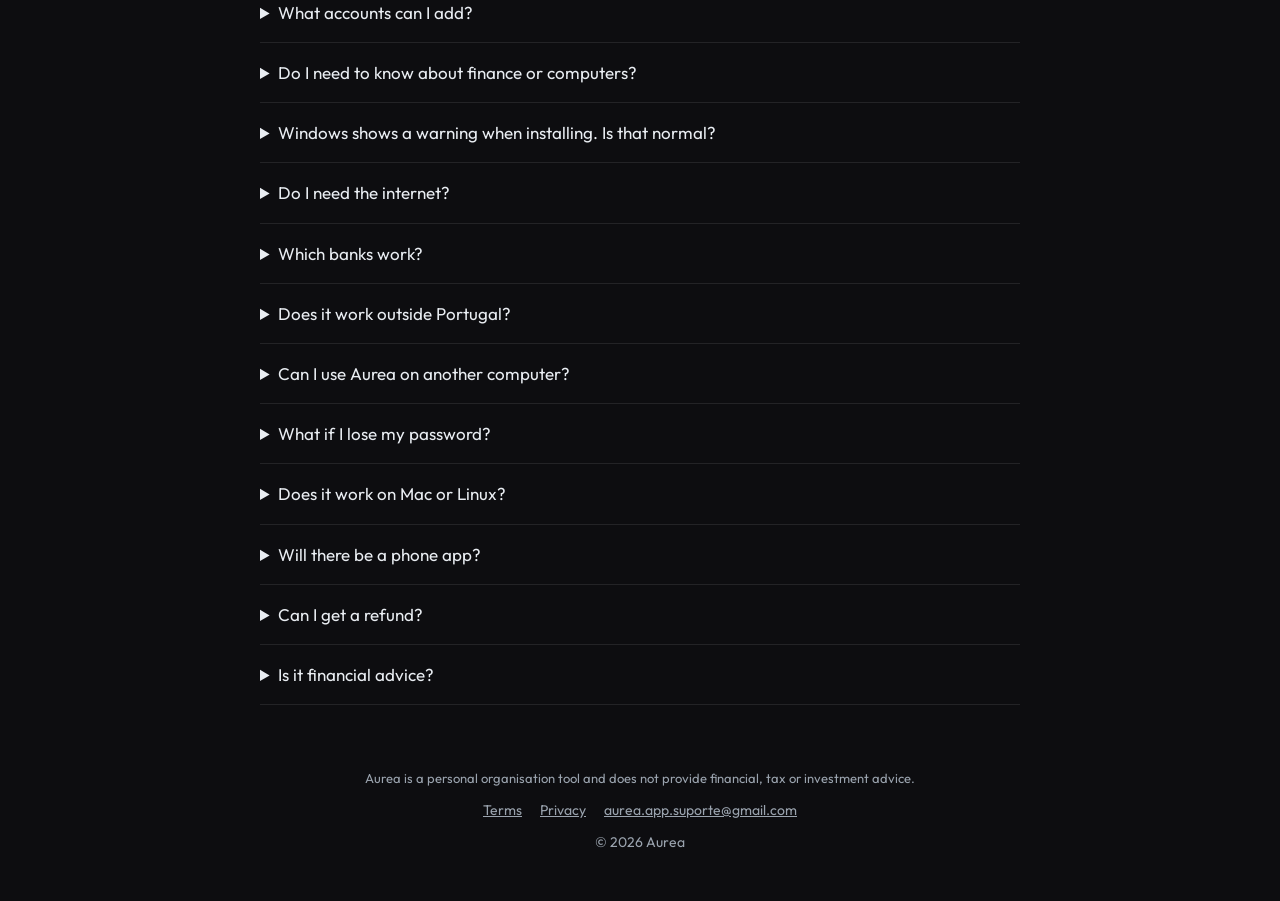
==== commit c29a4472: "Botão dourado e linha do tempo discreta" ====
--- a/index.html
+++ b/index.html
@@ -6,7 +6,7 @@
   <title>Aurea</title>
   <meta name="description" content="Aurea: all your personal finances in one place, on your computer. Private and encrypted.">
   <link rel="icon" href="assets/aurea.svg">
-  <link rel="stylesheet" href="assets/site.css?v=20261014l">
+  <link rel="stylesheet" href="assets/site.css?v=20261014m">
 </head>
 <body class="landing">
   <div class="landing-wrap" data-title-pt="Aurea · Finanças pessoais no teu computador" data-title-en="Aurea · Personal finance on your computer" data-title-fr="Aurea · Vos finances personnelles sur votre ordinateur">
@@ -344,6 +344,6 @@
       <span>© 2026 Aurea</span>
     </footer>
   </div>
-  <script src="assets/site.js?v=20261014l"></script>
+  <script src="assets/site.js?v=20261014m"></script>
 </body>
 </html>
--- a/assets/site.css
+++ b/assets/site.css
@@ -308,3 +308,22 @@
 .show-text h3::before { content: counter(feature, decimal-leading-zero); display: block; margin-bottom: 12px; font-size: 14px; font-weight: 500; letter-spacing: 0.14em; color: var(--accent); }
 .show-row.wide .show-text h3::before { margin-left: auto; margin-right: auto; }
 @media (max-width: 720px) { .show-row { padding: 48px 0; } }
+/* The main call to action in gold. */
+.button.primary { background: linear-gradient(180deg, rgba(var(--gold-rgb), 0.30), rgba(var(--gold-rgb), 0.16)); border-color: rgba(var(--gold-rgb), 0.75); color: #f4e6c6; font-weight: 500; box-shadow: 0 6px 24px rgba(var(--gold-rgb), 0.12); }
+.button.primary:hover { background: rgba(var(--gold-rgb), 0.24); }
+.button.primary.is-soon { opacity: 1; }
+/* Timeline: a quiet hairline with small dots, no glow. */
+.timeline::before { width: 1px; background: linear-gradient(180deg, transparent, rgba(255, 255, 255, 0.14) 6%, rgba(255, 255, 255, 0.14) 94%, transparent); }
+.timeline li::before { width: 9px; height: 9px; top: 29px; border: 0; background: rgba(var(--blue-rgb), 0.75); box-shadow: 0 0 0 4px var(--bg); }
+.timeline li::after { top: 33px; height: 1px; background: rgba(255, 255, 255, 0.10); }
+.timeline li:nth-child(even)::after { background: rgba(255, 255, 255, 0.10); }
+@media (min-width: 761px) {
+  .timeline li::before, .timeline li:nth-child(even)::before { left: calc(50% - 4.5px); }
+  .timeline li::after { right: calc(50% + 10px); }
+  .timeline li:nth-child(even)::after { left: calc(50% + 10px); }
+}
+@media (max-width: 760px) {
+  .timeline::before { left: 4px; }
+  .timeline li::before, .timeline li:nth-child(even)::before { left: 0; }
+  .timeline li::after, .timeline li:nth-child(even)::after { left: 14px; width: 20px; background: rgba(255, 255, 255, 0.10); }
+}
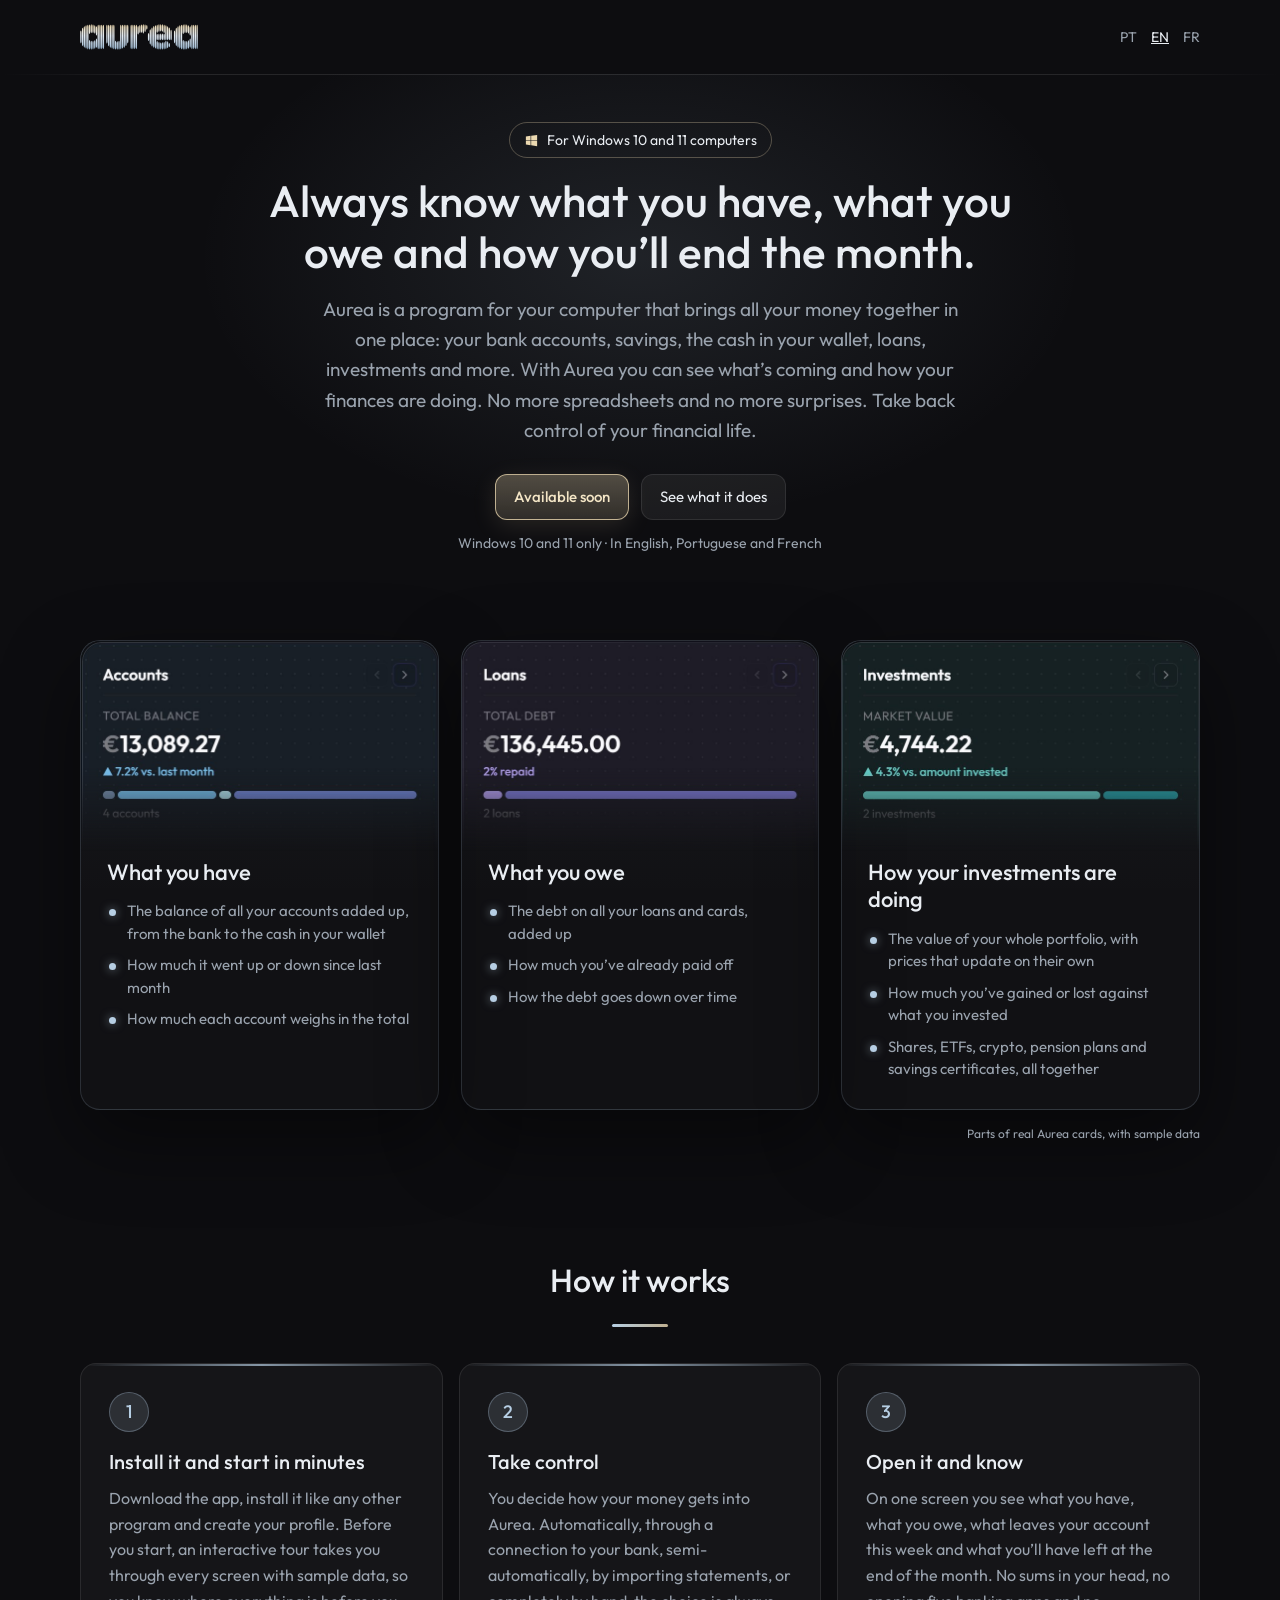
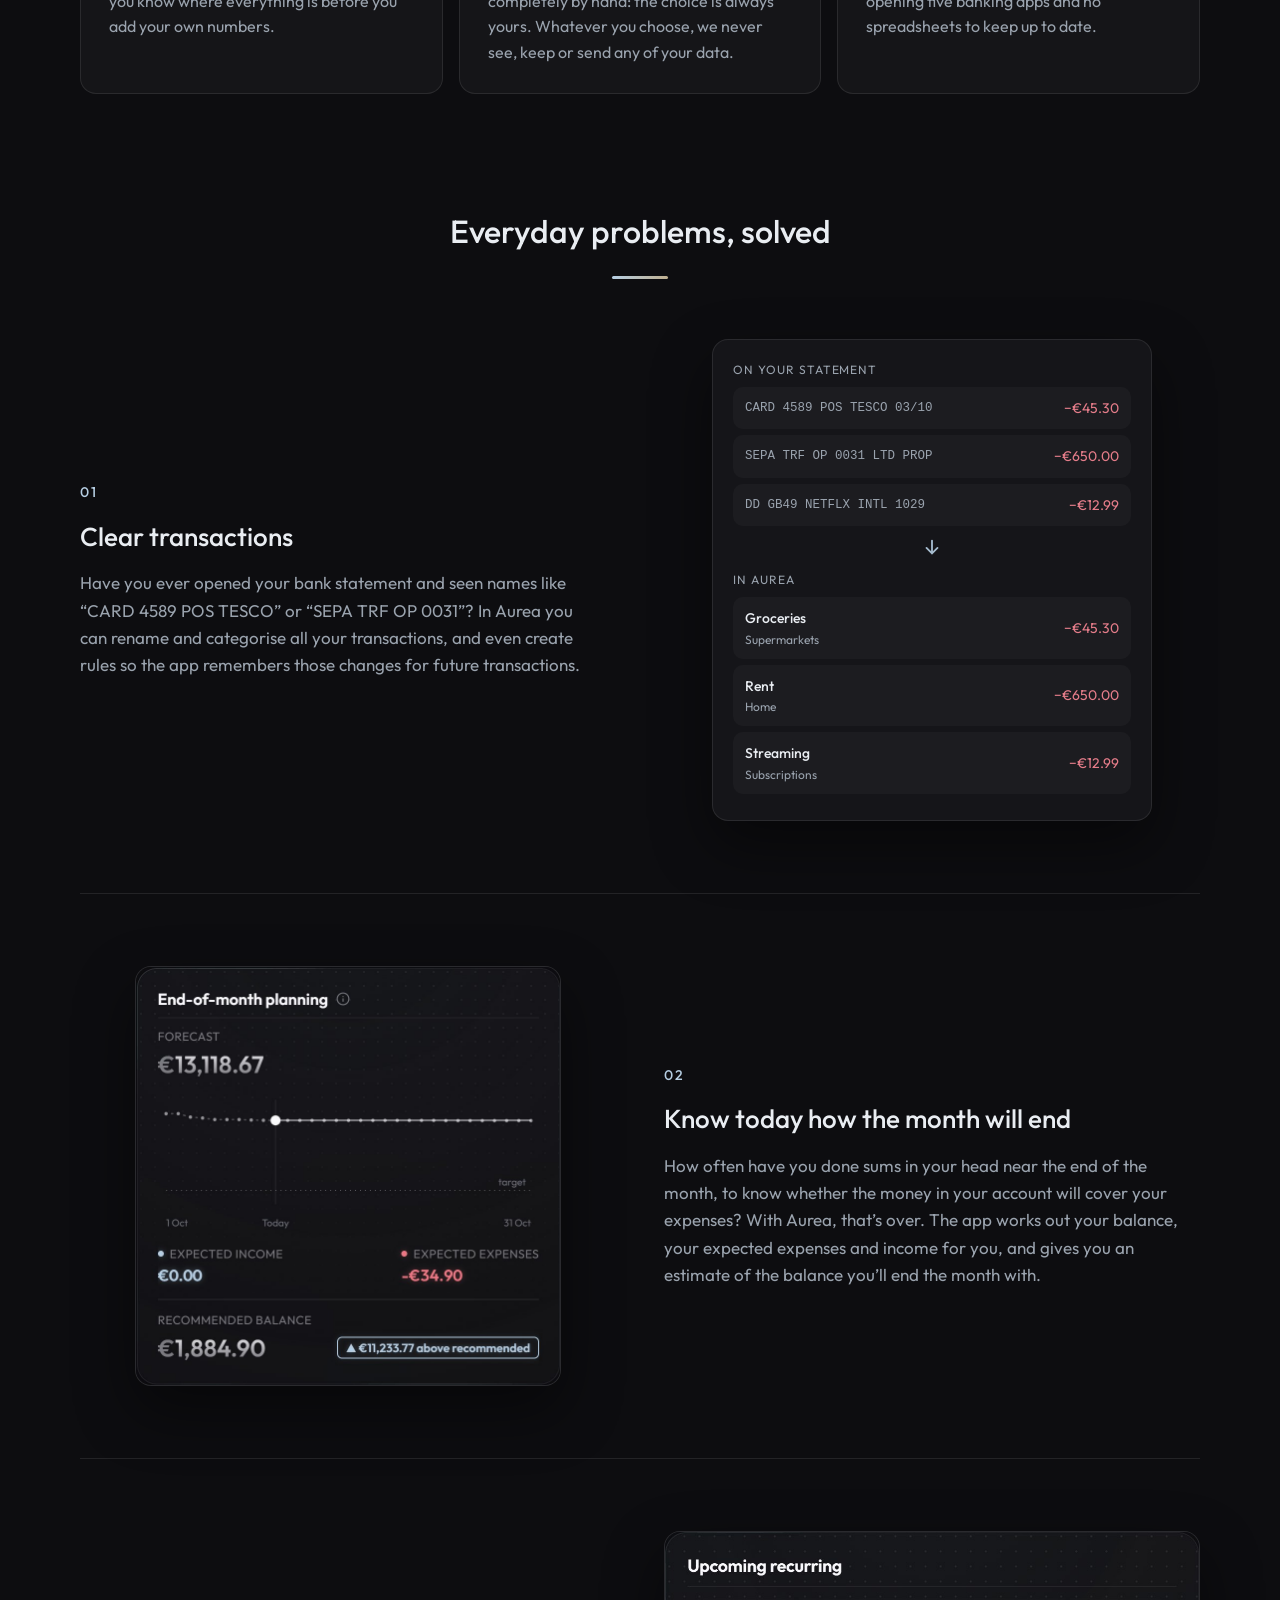
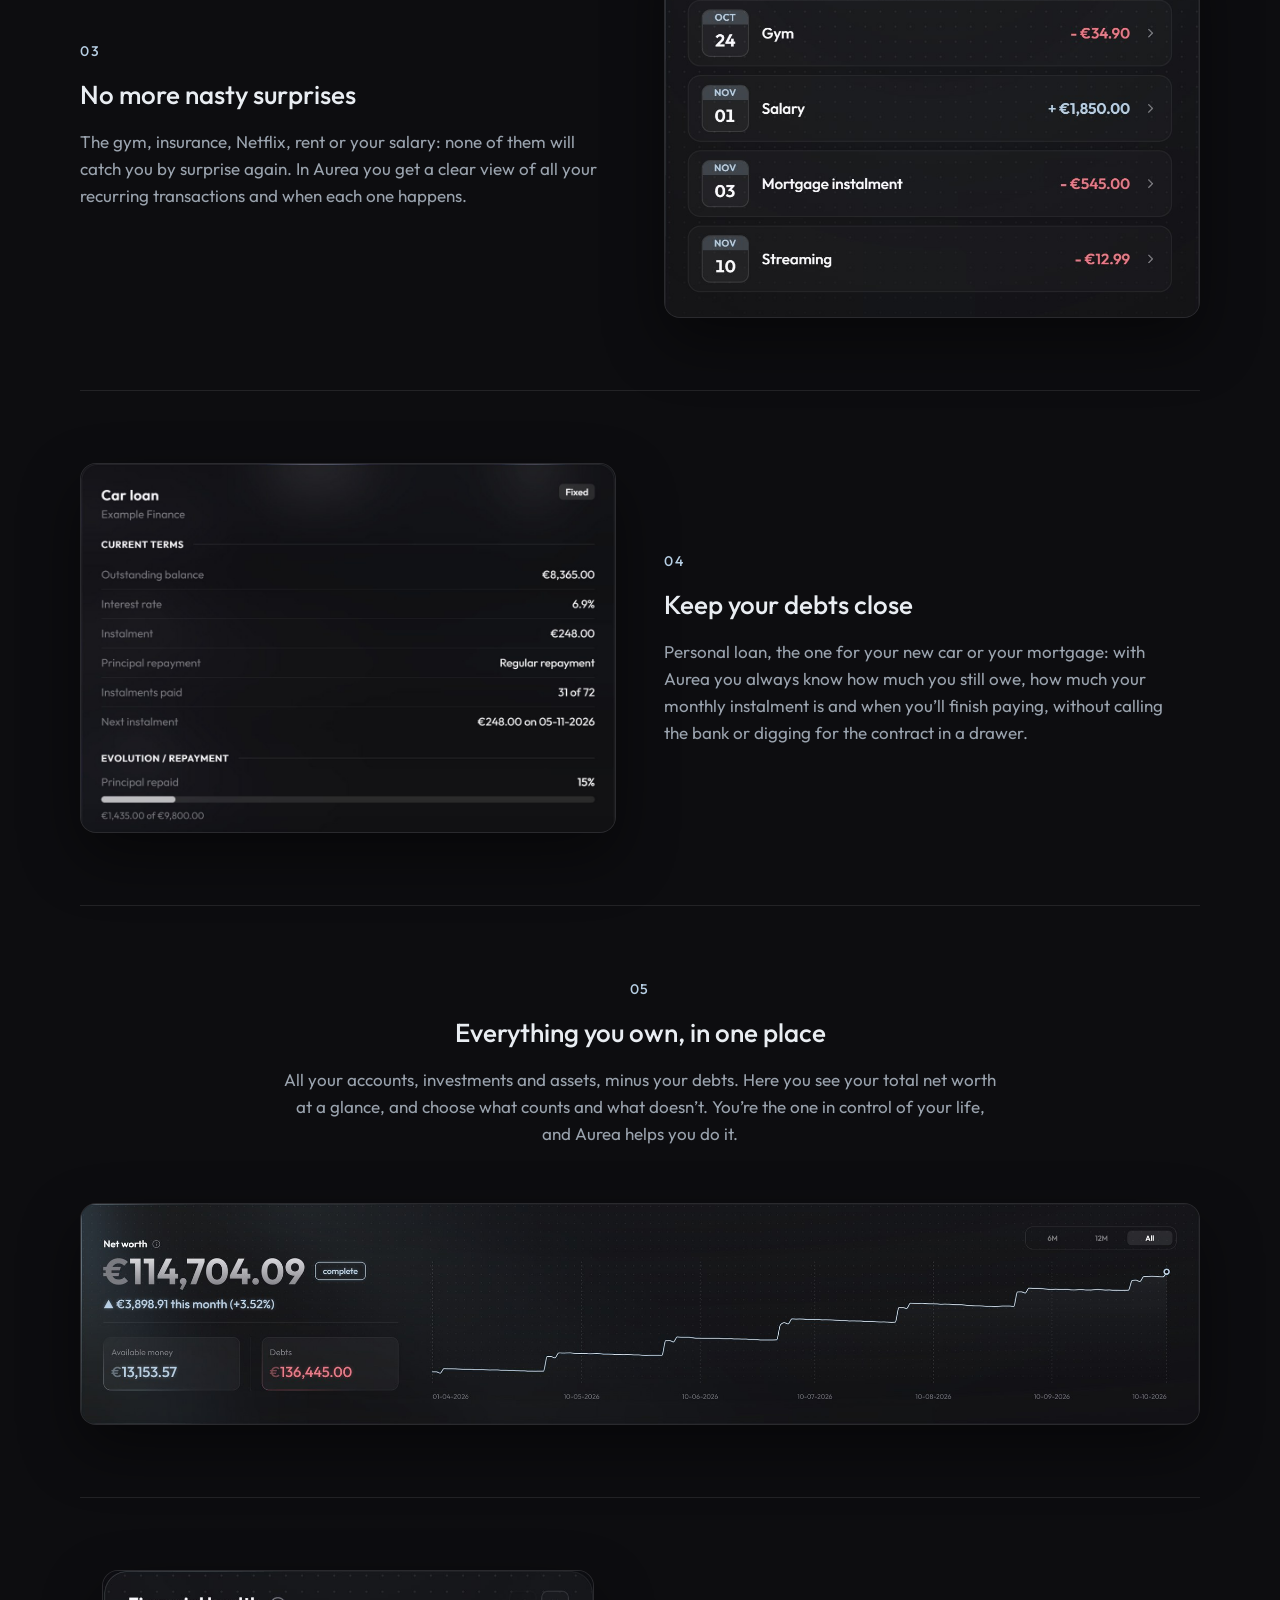
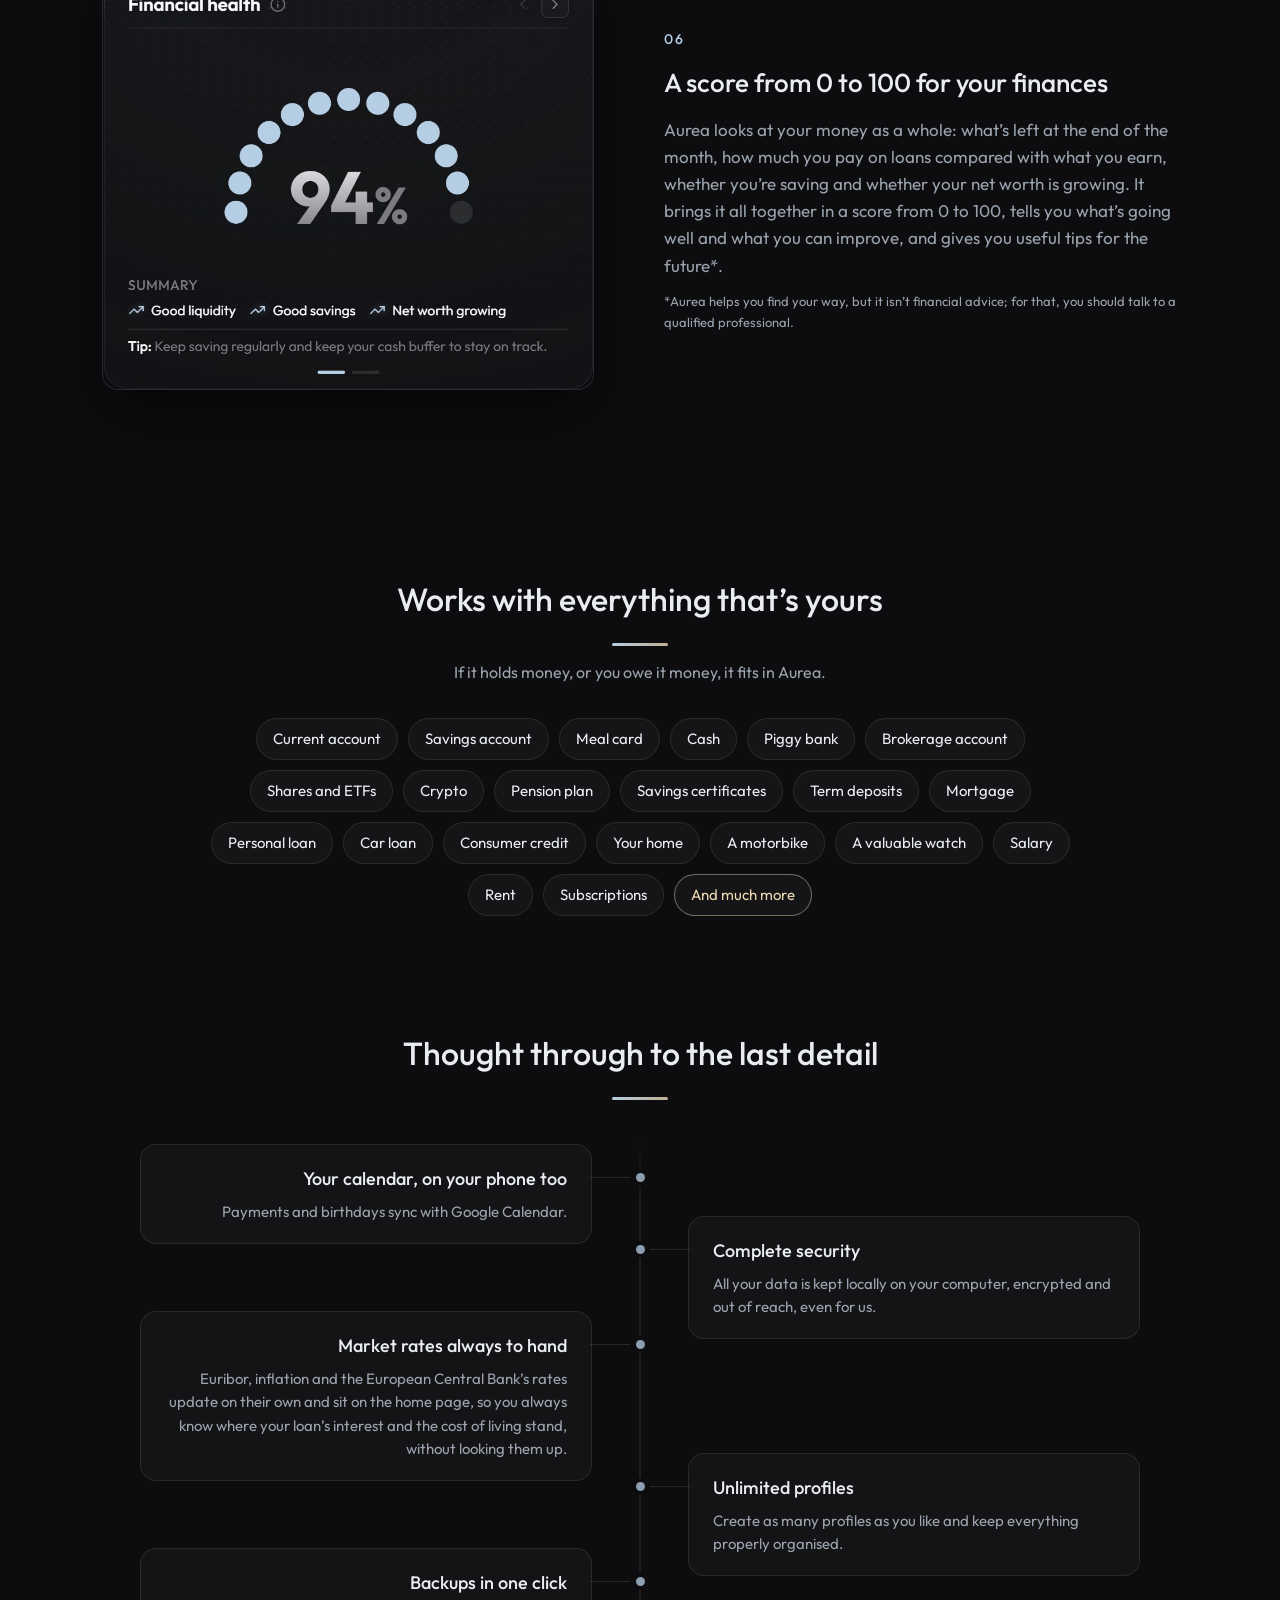
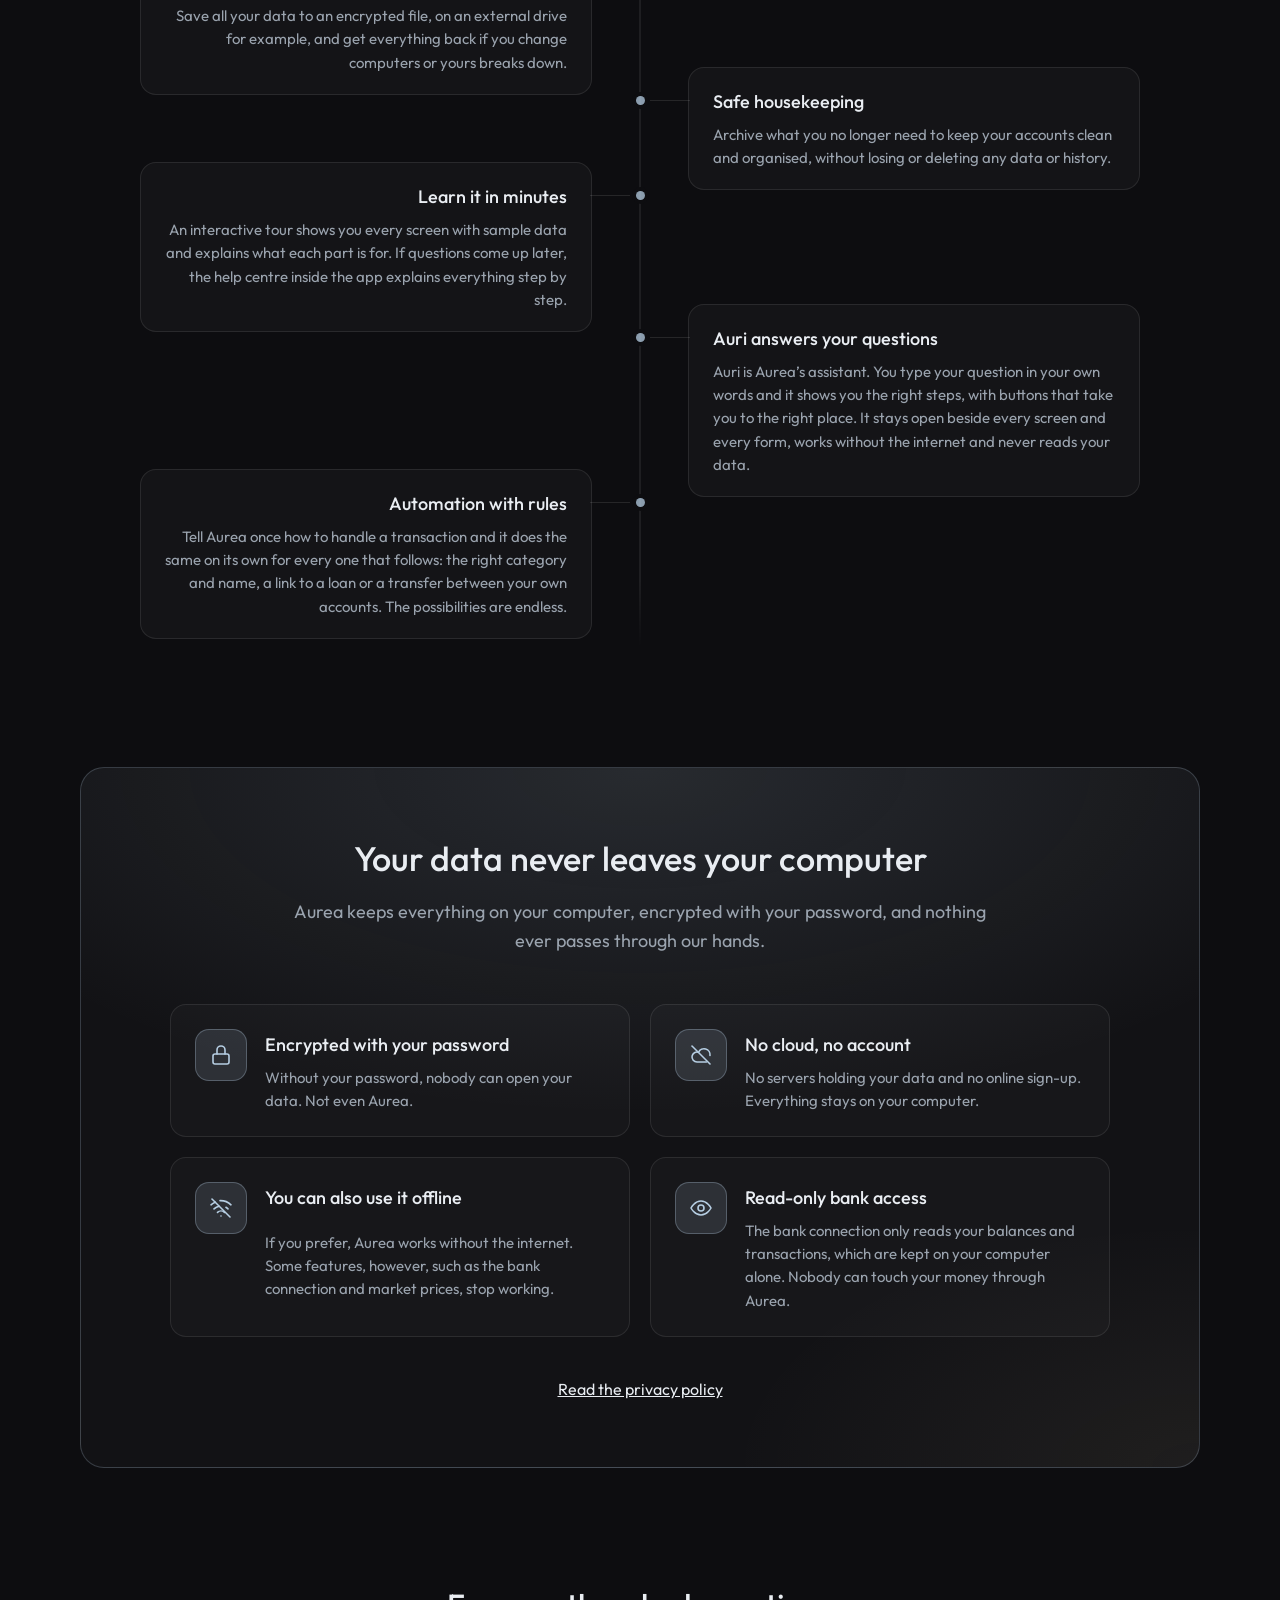
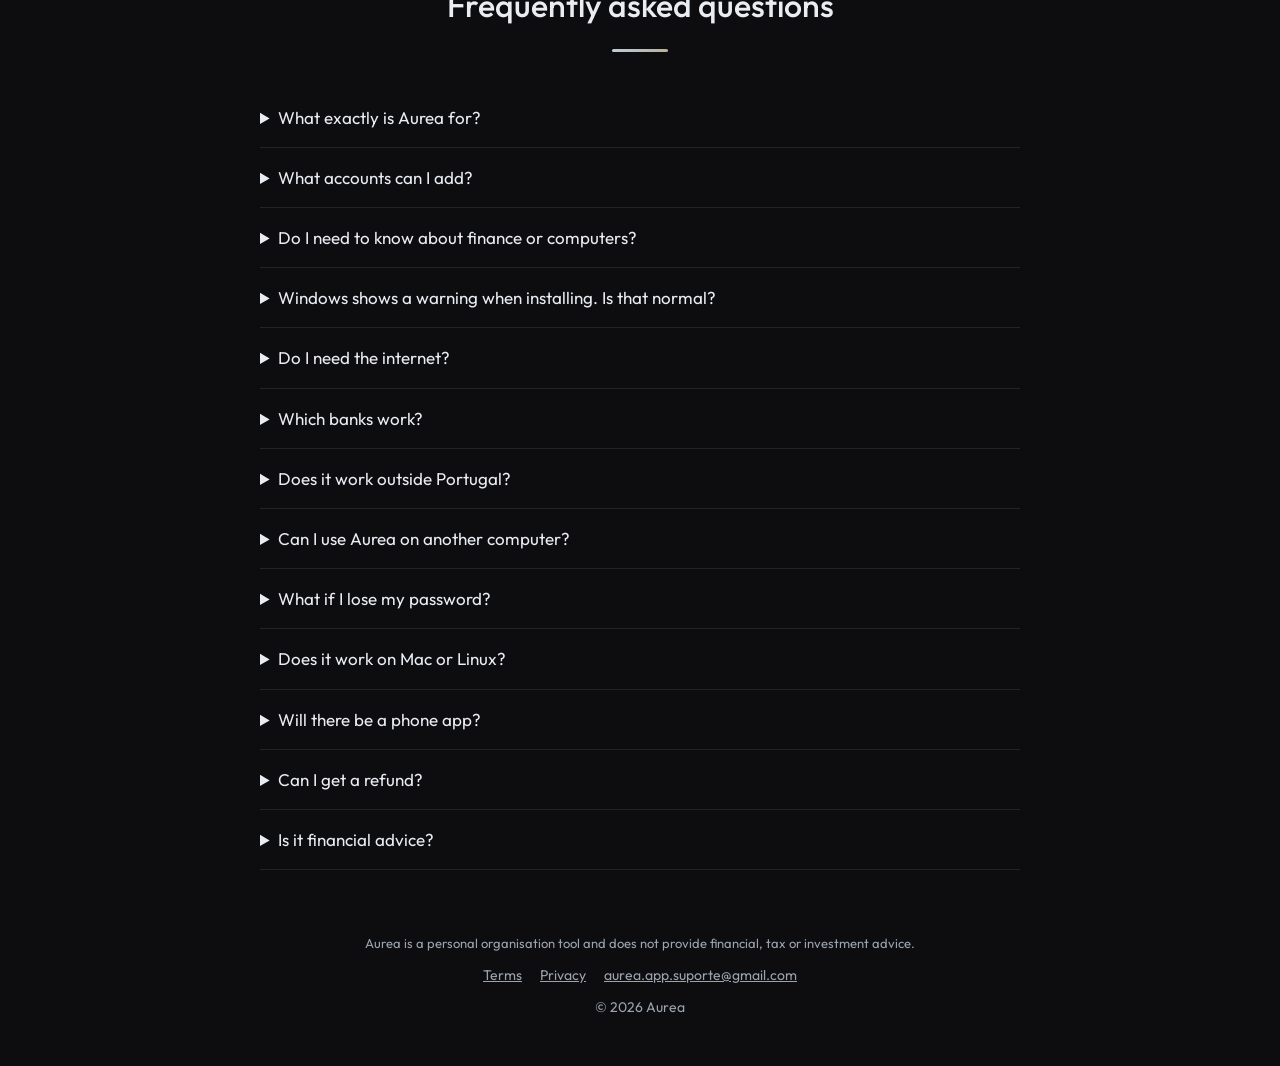
==== commit b87b2481: "O Auri no site: cartão próprio, referência nas perguntas frequentes e na política de privacidade" ====
--- a/index.html
+++ b/index.html
@@ -91,6 +91,7 @@
         <li><div class="tl-card"><h3>Cópias de segurança num clique</h3><p>Guarda todos os teus dados num ficheiro encriptado, por exemplo num disco externo, e recupera tudo se mudares de computador ou se o teu avariar.</p></div></li>
         <li><div class="tl-card"><h3>Housekeeping de forma segura</h3><p>Arquiva o que já não precisas, para manteres as tuas contas limpas e organizadas, sem teres de perder ou apagar dados nem históricos.</p></div></li>
         <li><div class="tl-card"><h3>Aprendes em minutos</h3><p>Um tutorial interativo mostra-te cada ecrã com dados de exemplo e explica para que serve cada parte. Se mais tarde tiveres dúvidas, a ajuda dentro da app explica tudo passo a passo.</p></div></li>
+        <li><div class="tl-card"><h3>O Auri responde às tuas dúvidas</h3><p>O Auri é o assistente da Aurea. Escreves a tua dúvida por palavras tuas e ele mostra-te os passos certos, com botões que te levam ao sítio certo. Fica aberto ao lado de cada ecrã e de cada formulário, funciona sem internet e nunca lê os teus dados.</p></div></li>
         <li><div class="tl-card"><h3>Automatismos com regras</h3><p>Diz uma vez à Aurea como tratar um movimento e ela faz o mesmo sozinha a todos os seguintes: dá-lhe a categoria e o nome certos, liga-o a um crédito ou marca-o como transferência entre contas tuas. As possibilidades são imensas.</p></div></li>
       </ol>
 
@@ -110,7 +111,7 @@
       <div class="faq">
         <details><summary>Para que serve a Aurea, ao certo?</summary><p>Para saberes, sem esforço, como está o teu dinheiro: quanto tens em cada sítio, quanto gastas e em quê, quanto deves, o que vais pagar nos próximos dias e com quanto chegas ao fim do mês. Em vez de abrires a app de cada banco ou de manteres uma folha de cálculo, vês tudo num só sítio, no teu computador.</p></details>
         <details><summary>Que contas posso pôr lá?</summary><p>Todas as que quiseres: contas à ordem e poupanças de qualquer banco, o dinheiro da carteira ou de casa, o cartão refeição, a corretora, os créditos, os investimentos e bens como a casa ou o carro.</p><p>Cada conta pode manter-se atualizada de uma de três maneiras: ligada ao banco (os movimentos chegam sozinhos), com os extratos que descarregas do banco e importas, ou com os movimentos que registas à mão.</p></details>
-        <details><summary>Preciso de perceber de finanças ou de computadores?</summary><p>Não. Instalas a Aurea como qualquer outro programa. Na primeira vez, um tutorial interativo mostra-te cada ecrã com dados de exemplo e explica para que serve cada parte. Se tiveres dúvidas mais tarde, a ajuda dentro da Aurea explica tudo em linguagem simples, passo a passo.</p></details>
+        <details><summary>Preciso de perceber de finanças ou de computadores?</summary><p>Não. Instalas a Aurea como qualquer outro programa. Na primeira vez, um tutorial interativo mostra-te cada ecrã com dados de exemplo e explica para que serve cada parte. Se tiveres dúvidas mais tarde, pergunta ao Auri, o assistente da Aurea, ou abre a ajuda dentro da app: os dois explicam tudo em linguagem simples, passo a passo.</p></details>
         <details><summary>O Windows mostra um aviso ao instalar. É normal?</summary><p>Sim, é normal. Os programas grandes compram um certificado de assinatura digital, e a Aurea ainda não tem um. Por isso, ao instalar, o Windows mostra um ecrã azul que diz «O Windows protegeu o seu PC». Para continuar:</p><ol><li>Carrega em «Mais informações», por baixo do texto.</li><li>Aparece um botão novo, «Executar mesmo assim». Carrega nele.</li></ol><p>Só acontece na instalação. Depois disso, a Aurea abre normalmente.</p></details>
         <details><summary>Preciso de internet?</summary><p>Não é obrigatória. Todas as funcionalidades importantes da Aurea foram feitas para funcionar à mão, sem internet: podes registar movimentos, ver as tuas contas, créditos e bens e planear o mês.</p><p>Precisas de internet para:</p><ul><li>ativar a licença (só uma vez, na primeira utilização);</li><li>ligar ao banco e receber os movimentos automaticamente;</li><li>atualizar as cotações dos investimentos e o câmbio;</li><li>atualizar indicadores como a Euribor e a inflação;</li><li>sincronizar com o Google Calendar;</li><li>receber as atualizações da Aurea e enviar relatórios de problemas.</li></ul><p>Sem ligação, a Aurea usa os últimos valores que recebeu e atualiza-os da próxima vez que tiveres internet.</p></details>
         <details><summary>Que bancos funcionam?</summary><p>Todos, de uma de três maneiras:</p><ul><li><strong>Ligação automática:</strong> através da Enable Banking, uma empresa europeia autorizada que funciona com a maioria dos bancos da Europa. Só lê saldos e movimentos; nunca faz pagamentos.</li><li><strong>Extratos:</strong> descarregas o extrato do site do teu banco (em CSV, CAMT.053 ou MT940) e importas. Funciona com qualquer banco.</li><li><strong>À mão:</strong> registas os movimentos tu mesmo.</li></ul></details>
@@ -196,6 +197,7 @@
         <li><div class="tl-card"><h3>Backups in one click</h3><p>Save all your data to an encrypted file, on an external drive for example, and get everything back if you change computers or yours breaks down.</p></div></li>
         <li><div class="tl-card"><h3>Safe housekeeping</h3><p>Archive what you no longer need to keep your accounts clean and organised, without losing or deleting any data or history.</p></div></li>
         <li><div class="tl-card"><h3>Learn it in minutes</h3><p>An interactive tour shows you every screen with sample data and explains what each part is for. If questions come up later, the help centre inside the app explains everything step by step.</p></div></li>
+        <li><div class="tl-card"><h3>Auri answers your questions</h3><p>Auri is Aurea’s assistant. You type your question in your own words and it shows you the right steps, with buttons that take you to the right place. It stays open beside every screen and every form, works without the internet and never reads your data.</p></div></li>
         <li><div class="tl-card"><h3>Automation with rules</h3><p>Tell Aurea once how to handle a transaction and it does the same on its own for every one that follows: the right category and name, a link to a loan or a transfer between your own accounts. The possibilities are endless.</p></div></li>
       </ol>
 
@@ -215,7 +217,7 @@
       <div class="faq">
         <details><summary>What exactly is Aurea for?</summary><p>For knowing, effortlessly, how your money is doing: how much you have in each place, how much you spend and on what, how much you owe, what you’ll pay in the coming days and what you’ll have left at the end of the month. Instead of opening each bank’s app or keeping a spreadsheet, you see it all in one place, on your computer.</p></details>
         <details><summary>What accounts can I add?</summary><p>Any you like: current and savings accounts at any bank, the cash in your wallet or at home, your meal card, your broker, loans, investments and things like your home or car.</p><p>Each account can be kept up to date in one of three ways: linked to your bank (transactions arrive on their own), with the statements you download from your bank and import, or with the transactions you record by hand.</p></details>
-        <details><summary>Do I need to know about finance or computers?</summary><p>No. You install Aurea like any other program. The first time, an interactive tour shows you each screen with sample data and explains what every part is for. If you have questions later, the help inside Aurea explains everything in plain language, step by step.</p></details>
+        <details><summary>Do I need to know about finance or computers?</summary><p>No. You install Aurea like any other program. The first time, an interactive tour shows you each screen with sample data and explains what every part is for. If you have questions later, ask Auri, Aurea’s assistant, or open the help inside the app: both explain everything in plain language, step by step.</p></details>
         <details><summary>Windows shows a warning when installing. Is that normal?</summary><p>Yes, it’s normal. Big programs buy a digital signing certificate, and Aurea doesn’t have one yet. So when you install it, Windows shows a blue screen saying “Windows protected your PC”. To carry on:</p><ol><li>Click “More info”, under the text.</li><li>A new button appears, “Run anyway”. Click it.</li></ol><p>It only happens when installing. After that, Aurea opens normally.</p></details>
         <details><summary>Do I need the internet?</summary><p>It isn’t required. All of Aurea’s important features were built to work by hand, without the internet: you can record transactions, see your accounts, loans and assets, and plan your month.</p><p>You need the internet to:</p><ul><li>activate your licence (once only, the first time);</li><li>link your bank and receive transactions automatically;</li><li>update investment prices and exchange rates;</li><li>update indicators such as Euribor and inflation;</li><li>sync with Google Calendar;</li><li>get Aurea updates and send problem reports.</li></ul><p>Offline, Aurea uses the last values it received and updates them the next time you’re connected.</p></details>
         <details><summary>Which banks work?</summary><p>All of them, in one of three ways:</p><ul><li><strong>Automatic connection:</strong> through Enable Banking, an authorised European company that works with most banks in Europe. It only reads balances and transactions; it never makes payments.</li><li><strong>Statements:</strong> download your statement from your bank’s website (as CSV, CAMT.053 or MT940) and import it. Works with any bank.</li><li><strong>By hand:</strong> you record the transactions yourself.</li></ul></details>
@@ -301,6 +303,7 @@
         <li><div class="tl-card"><h3>Des sauvegardes en un clic</h3><p>Enregistrez toutes vos données dans un fichier chiffré, par exemple sur un disque externe, et récupérez tout si vous changez d’ordinateur ou si le vôtre tombe en panne.</p></div></li>
         <li><div class="tl-card"><h3>Un rangement en toute sécurité</h3><p>Archivez ce dont vous n’avez plus besoin pour garder vos comptes propres et organisés, sans perdre ni supprimer de données ou d’historique.</p></div></li>
         <li><div class="tl-card"><h3>Prise en main en quelques minutes</h3><p>Un tutoriel interactif vous montre chaque écran avec des données d’exemple et explique à quoi sert chaque partie. Si des questions se posent plus tard, l’aide intégrée explique tout pas à pas.</p></div></li>
+        <li><div class="tl-card"><h3>Auri répond à vos questions</h3><p>Auri est l’assistant d’Aurea. Vous écrivez votre question avec vos propres mots et il vous montre les bonnes étapes, avec des boutons qui vous mènent au bon endroit. Il reste ouvert à côté de chaque écran et de chaque formulaire, fonctionne sans internet et ne lit jamais vos données.</p></div></li>
         <li><div class="tl-card"><h3>Des automatismes avec les règles</h3><p>Indiquez une fois à Aurea comment traiter une opération et elle fait de même toute seule pour toutes les suivantes : la bonne catégorie et le bon nom, le lien avec un crédit ou un virement entre vos propres comptes. Les possibilités sont infinies.</p></div></li>
       </ol>
 
@@ -320,7 +323,7 @@
       <div class="faq">
         <details><summary>À quoi sert Aurea, exactement ?</summary><p>À savoir, sans effort, où en est votre argent : combien vous avez à chaque endroit, combien vous dépensez et pour quoi, combien vous devez, ce que vous paierez dans les prochains jours et ce qu’il vous restera en fin de mois. Au lieu d’ouvrir l’application de chaque banque ou de tenir un tableur, vous voyez tout au même endroit, sur votre ordinateur.</p></details>
         <details><summary>Quels comptes puis-je ajouter ?</summary><p>Tous ceux que vous voulez : comptes courants et livrets de n’importe quelle banque, l’argent liquide du portefeuille ou de la maison, la carte titre-restaurant, le courtier, les crédits, les placements et des biens comme la maison ou la voiture.</p><p>Chaque compte peut être tenu à jour de l’une de trois façons : relié à la banque (les opérations arrivent toutes seules), avec les relevés que vous téléchargez depuis la banque et importez, ou avec les opérations que vous saisissez à la main.</p></details>
-        <details><summary>Faut-il s’y connaître en finances ou en informatique ?</summary><p>Non. Vous installez Aurea comme n’importe quel programme. La première fois, un tutoriel interactif vous montre chaque écran avec des données d’exemple et explique à quoi sert chaque partie. Si vous avez des questions plus tard, l’aide intégrée explique tout simplement, étape par étape.</p></details>
+        <details><summary>Faut-il s’y connaître en finances ou en informatique ?</summary><p>Non. Vous installez Aurea comme n’importe quel programme. La première fois, un tutoriel interactif vous montre chaque écran avec des données d’exemple et explique à quoi sert chaque partie. Si vous avez des questions plus tard, demandez à Auri, l’assistant d’Aurea, ou ouvrez l’aide intégrée : tous deux expliquent tout simplement, étape par étape.</p></details>
         <details><summary>Windows affiche un avertissement à l’installation. Est-ce normal ?</summary><p>Oui, c’est normal. Les grands programmes achètent un certificat de signature numérique, et Aurea n’en a pas encore. À l’installation, Windows affiche donc un écran bleu « Windows a protégé votre ordinateur ». Pour continuer :</p><ol><li>Cliquez sur « Informations complémentaires », sous le texte.</li><li>Un nouveau bouton apparaît, « Exécuter quand même ». Cliquez dessus.</li></ol><p>Cela n’arrive qu’à l’installation. Ensuite, Aurea s’ouvre normalement.</p></details>
         <details><summary>Faut-il internet ?</summary><p>Ce n’est pas obligatoire. Toutes les fonctions importantes d’Aurea ont été conçues pour fonctionner à la main, sans internet : vous pouvez saisir des opérations, voir vos comptes, crédits et biens et planifier le mois.</p><p>Internet est nécessaire pour :</p><ul><li>activer la licence (une seule fois, à la première utilisation) ;</li><li>relier votre banque et recevoir les opérations automatiquement ;</li><li>mettre à jour les cours des placements et les taux de change ;</li><li>mettre à jour des indicateurs comme l’Euribor et l’inflation ;</li><li>synchroniser avec Google Agenda ;</li><li>recevoir les mises à jour d’Aurea et envoyer des signalements de problèmes.</li></ul><p>Hors ligne, Aurea utilise les dernières valeurs reçues et les met à jour à votre prochaine connexion.</p></details>
         <details><summary>Quelles banques fonctionnent ?</summary><p>Toutes, de l’une de trois façons :</p><ul><li><strong>Connexion automatique :</strong> via Enable Banking, une société européenne agréée qui fonctionne avec la plupart des banques d’Europe. Elle lit seulement les soldes et les opérations ; elle ne fait jamais de paiement.</li><li><strong>Relevés :</strong> téléchargez le relevé depuis le site de votre banque (en CSV, CAMT.053 ou MT940) et importez-le. Fonctionne avec n’importe quelle banque.</li><li><strong>À la main :</strong> vous saisissez les opérations vous-même.</li></ul></details>
